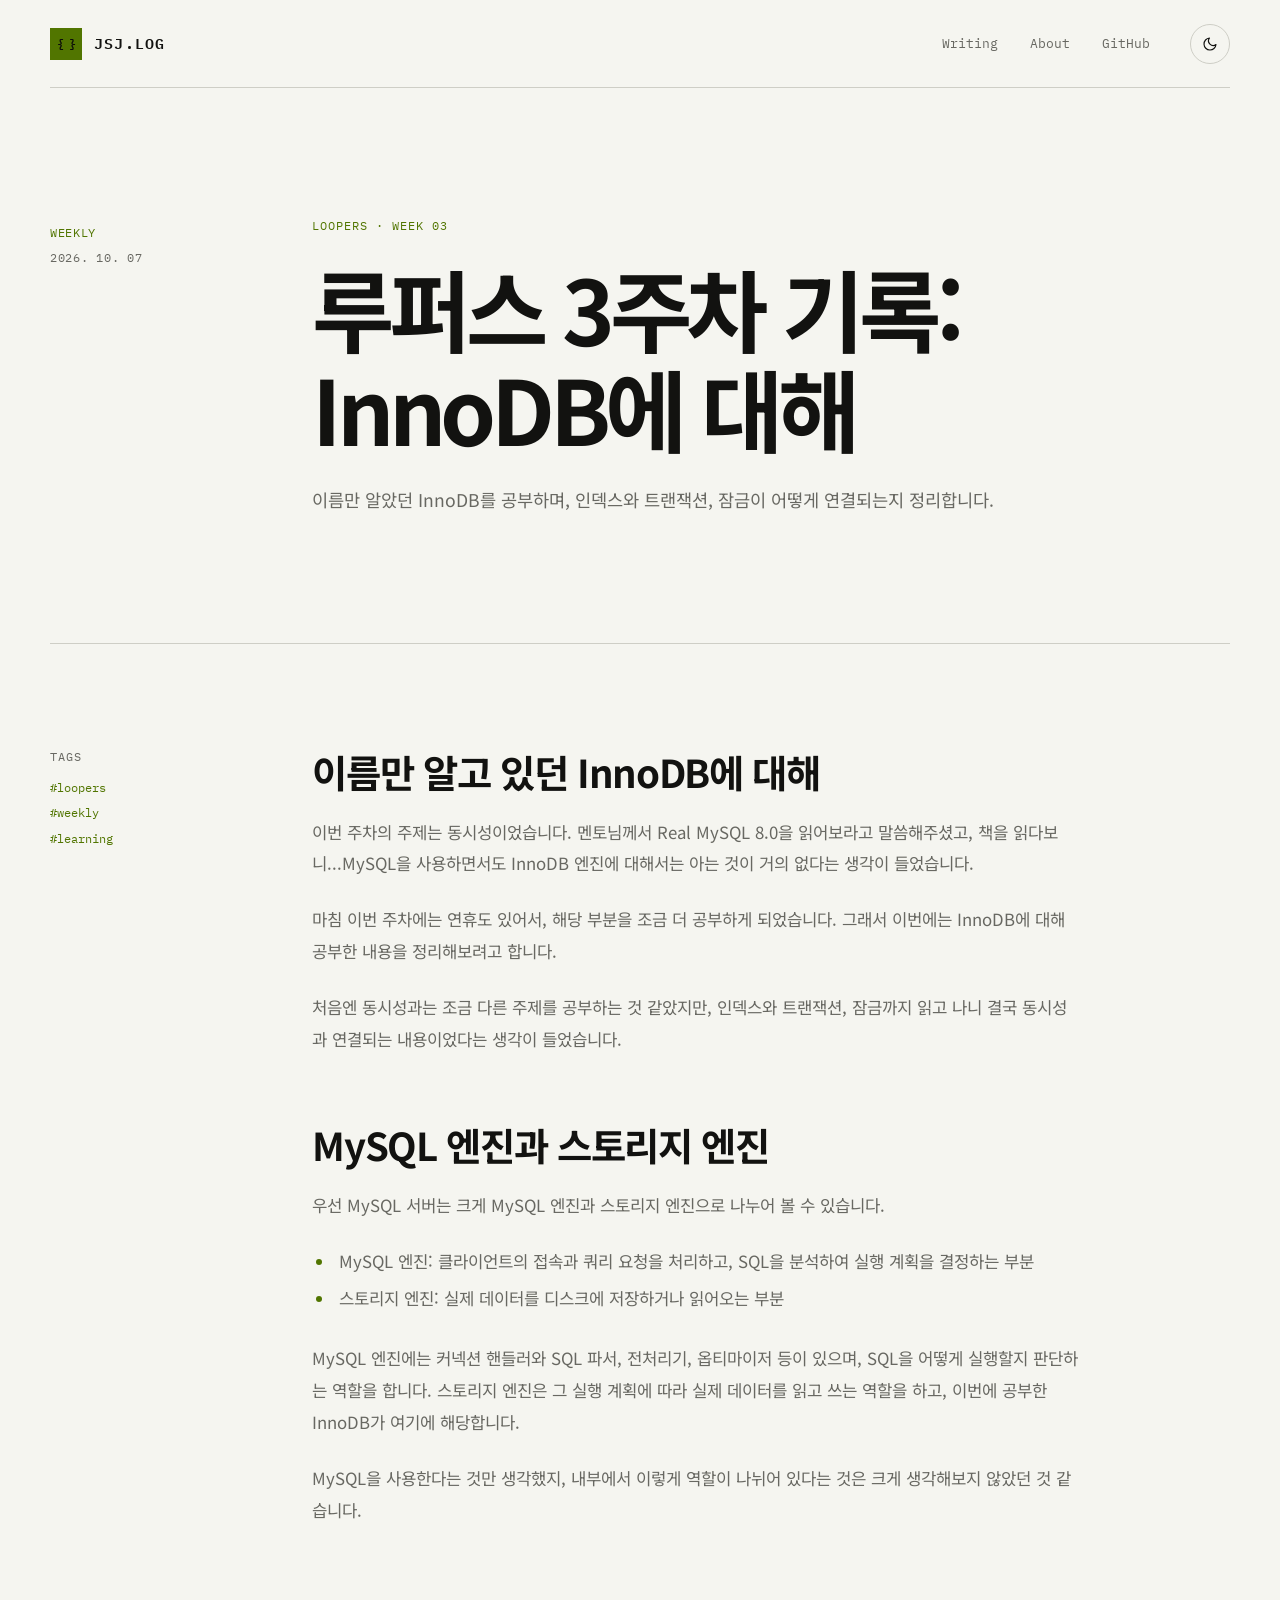
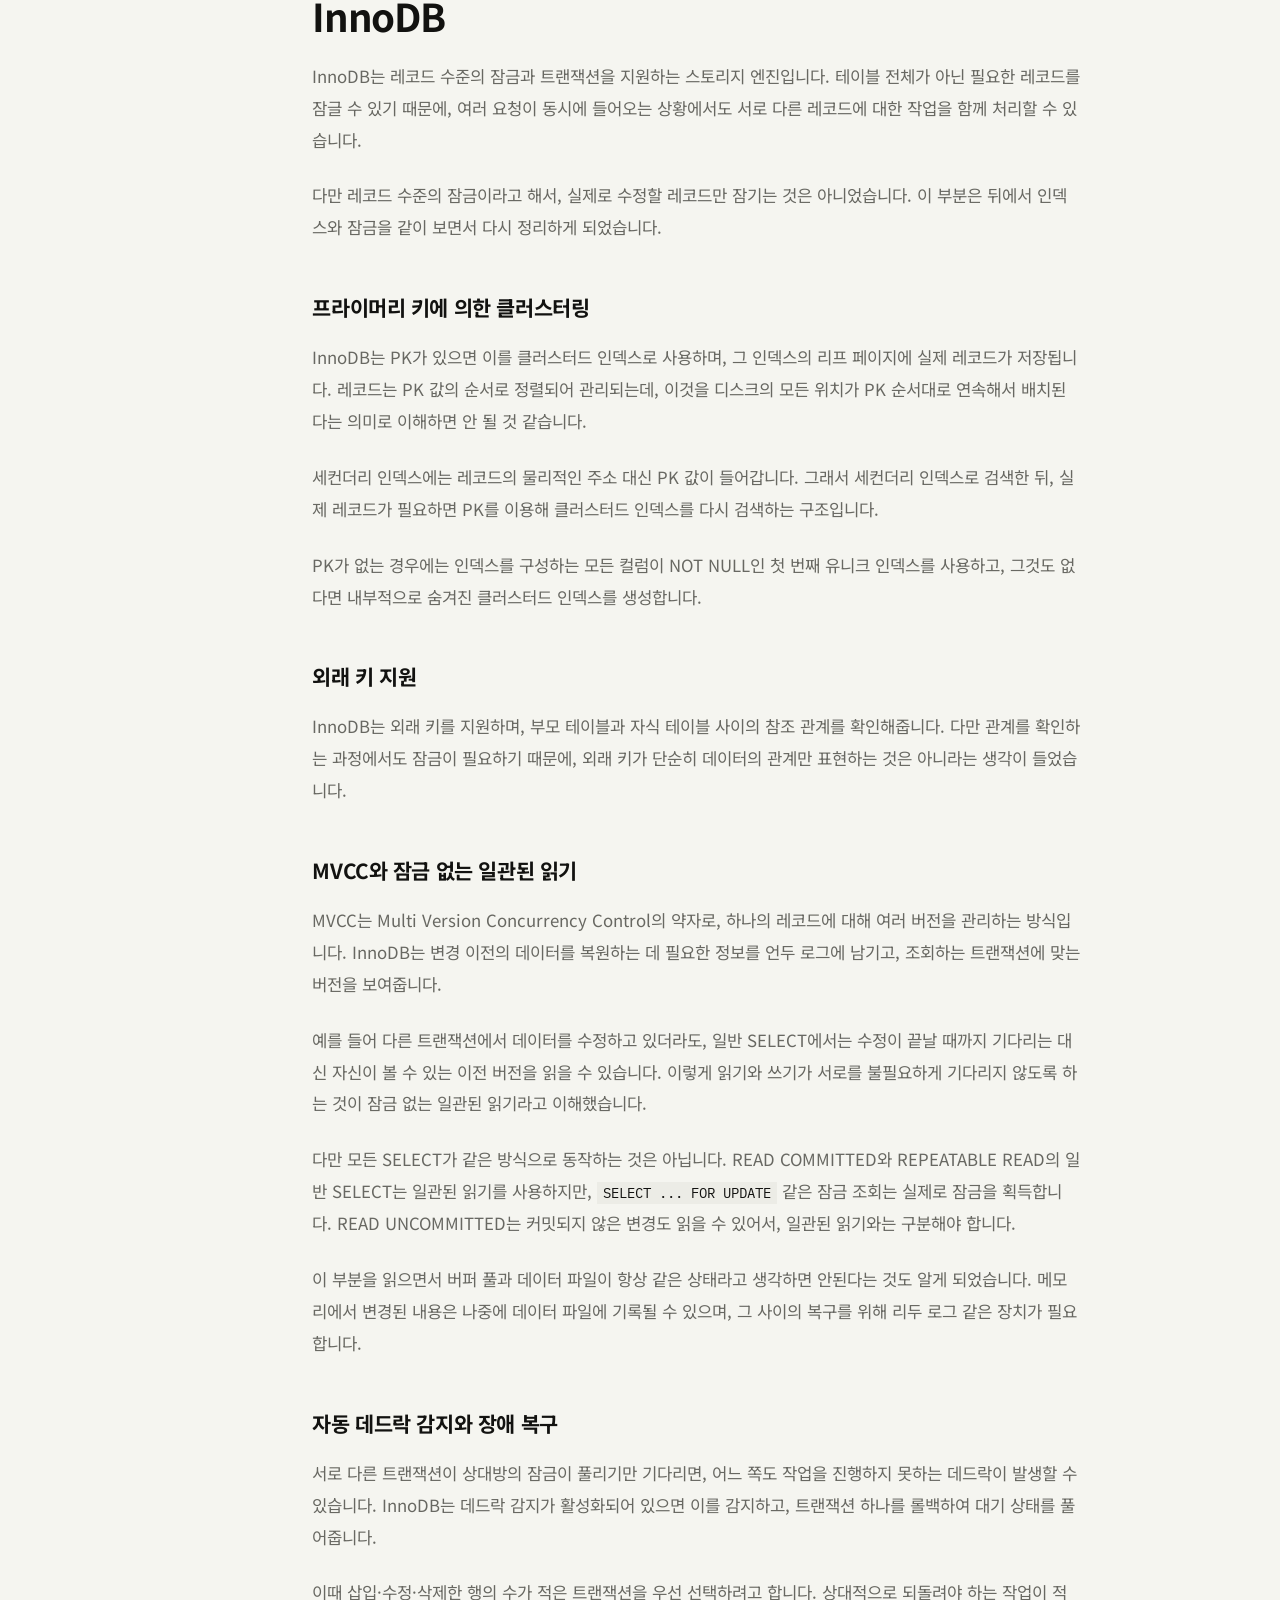
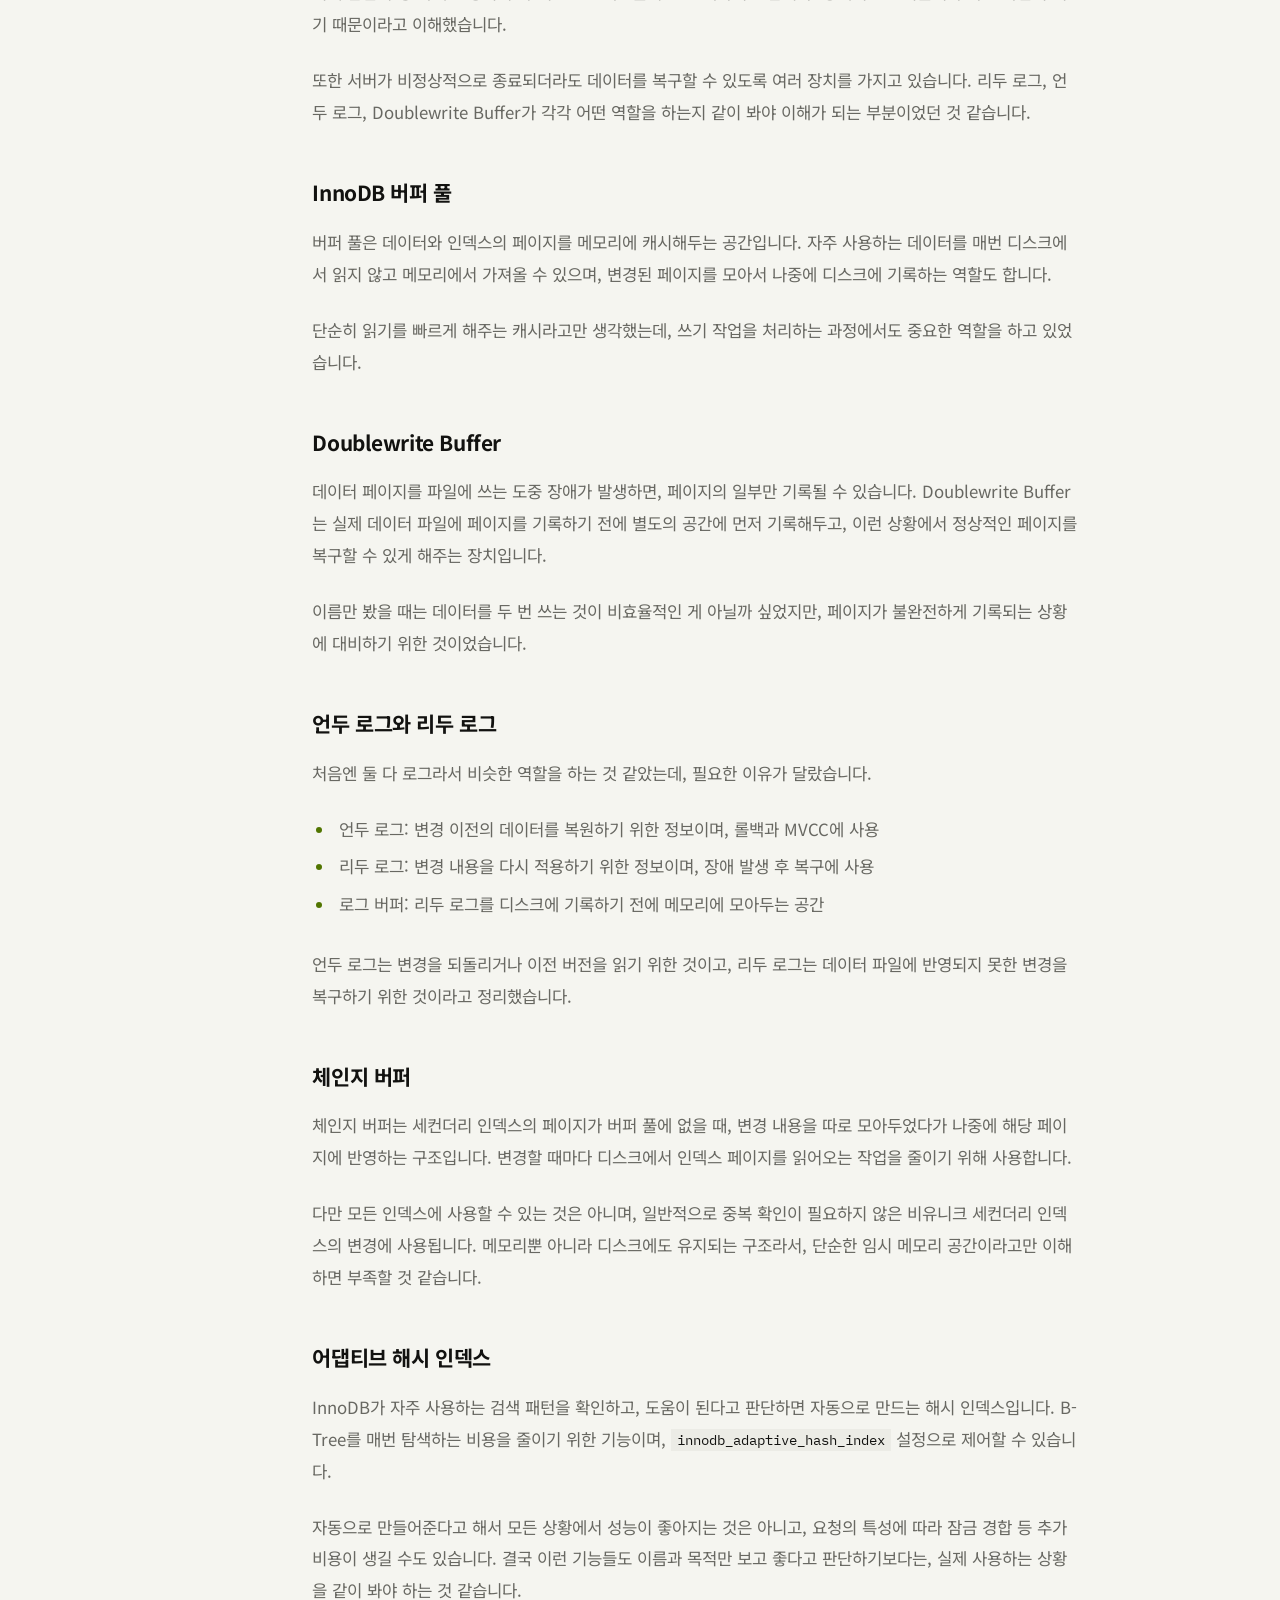
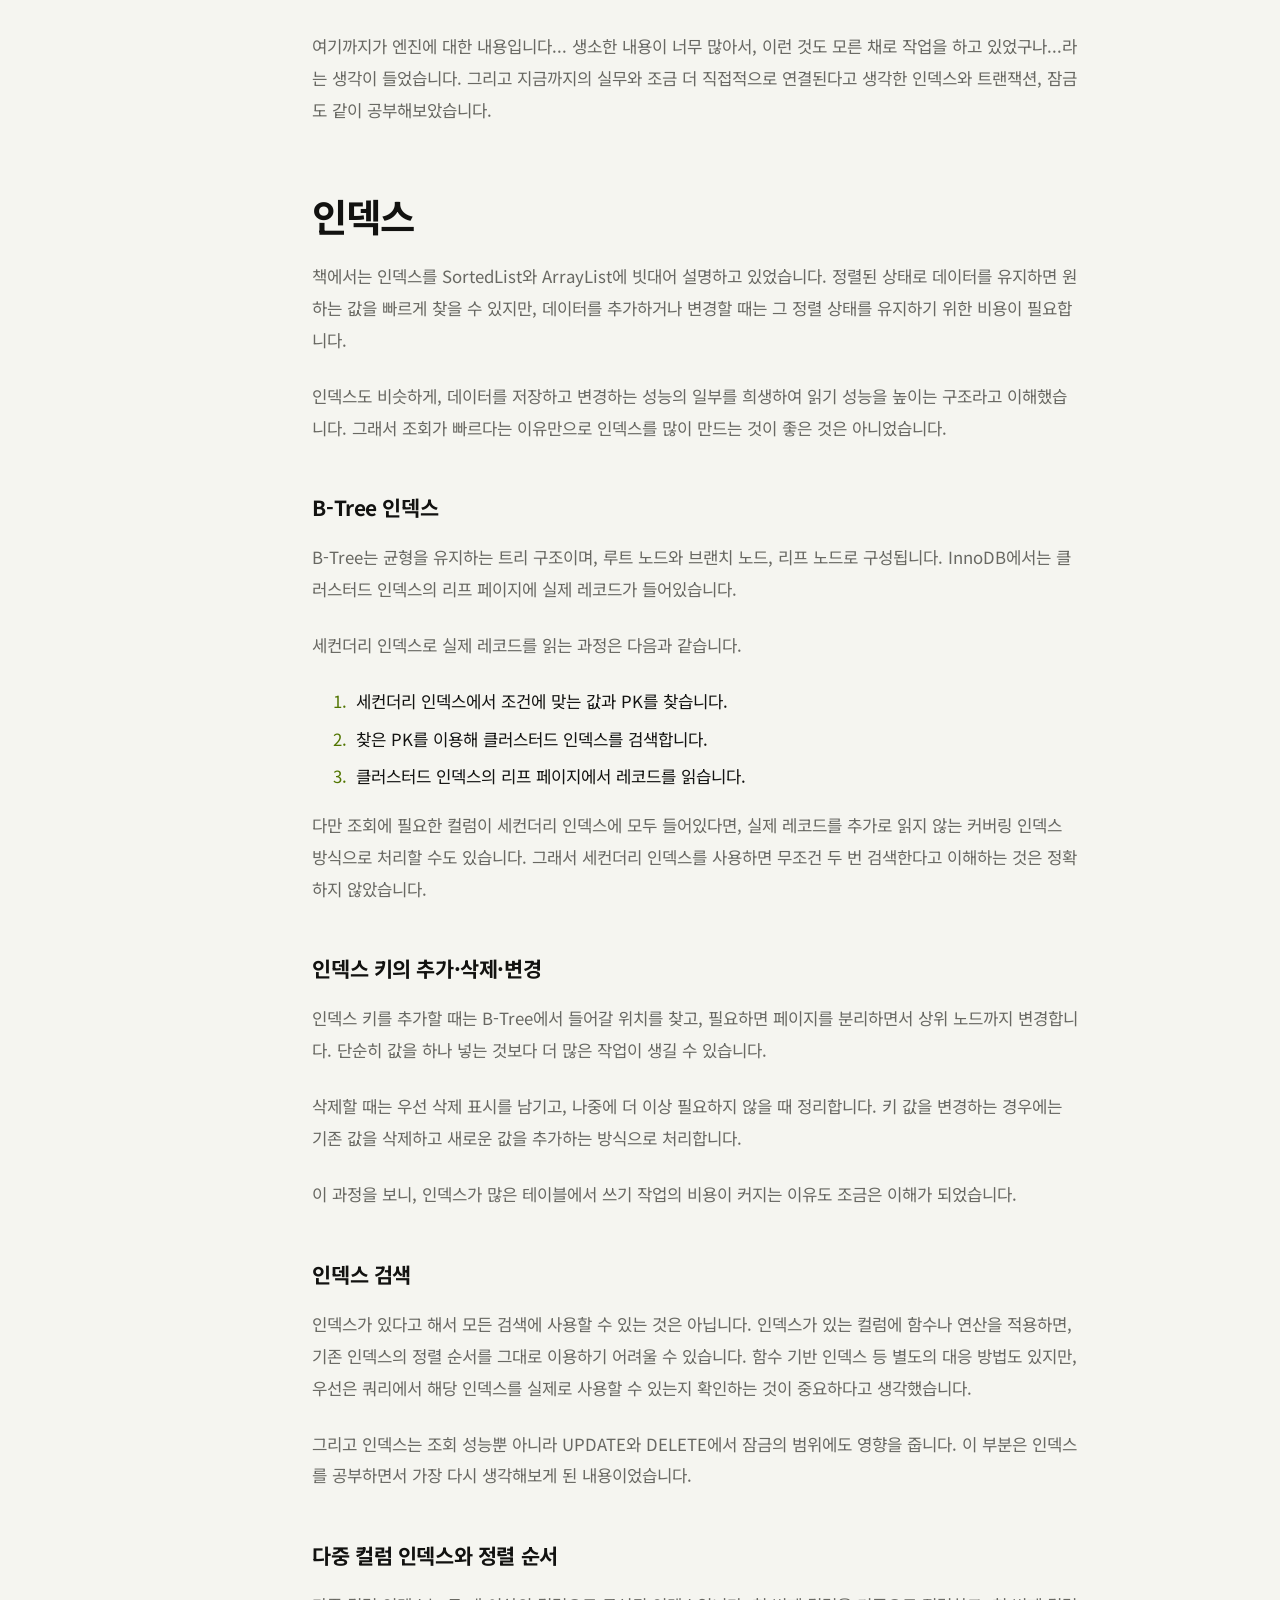
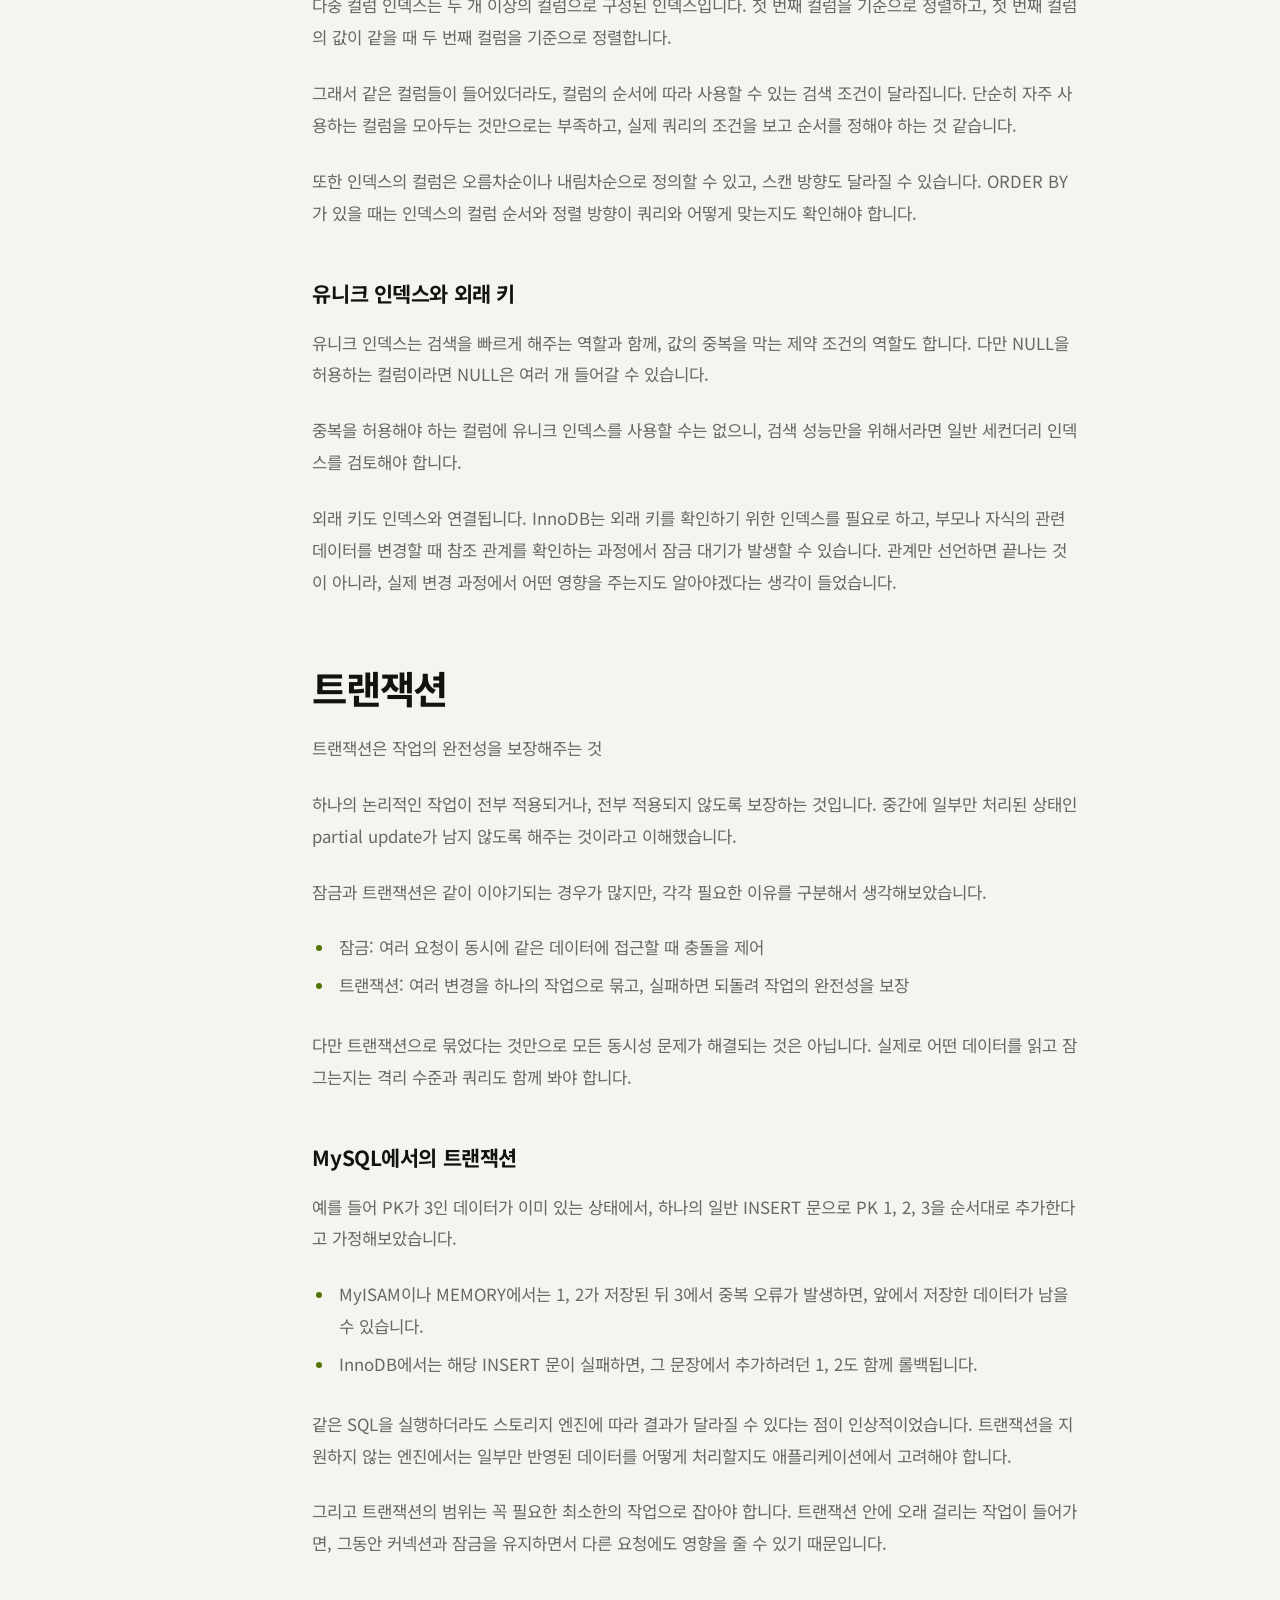
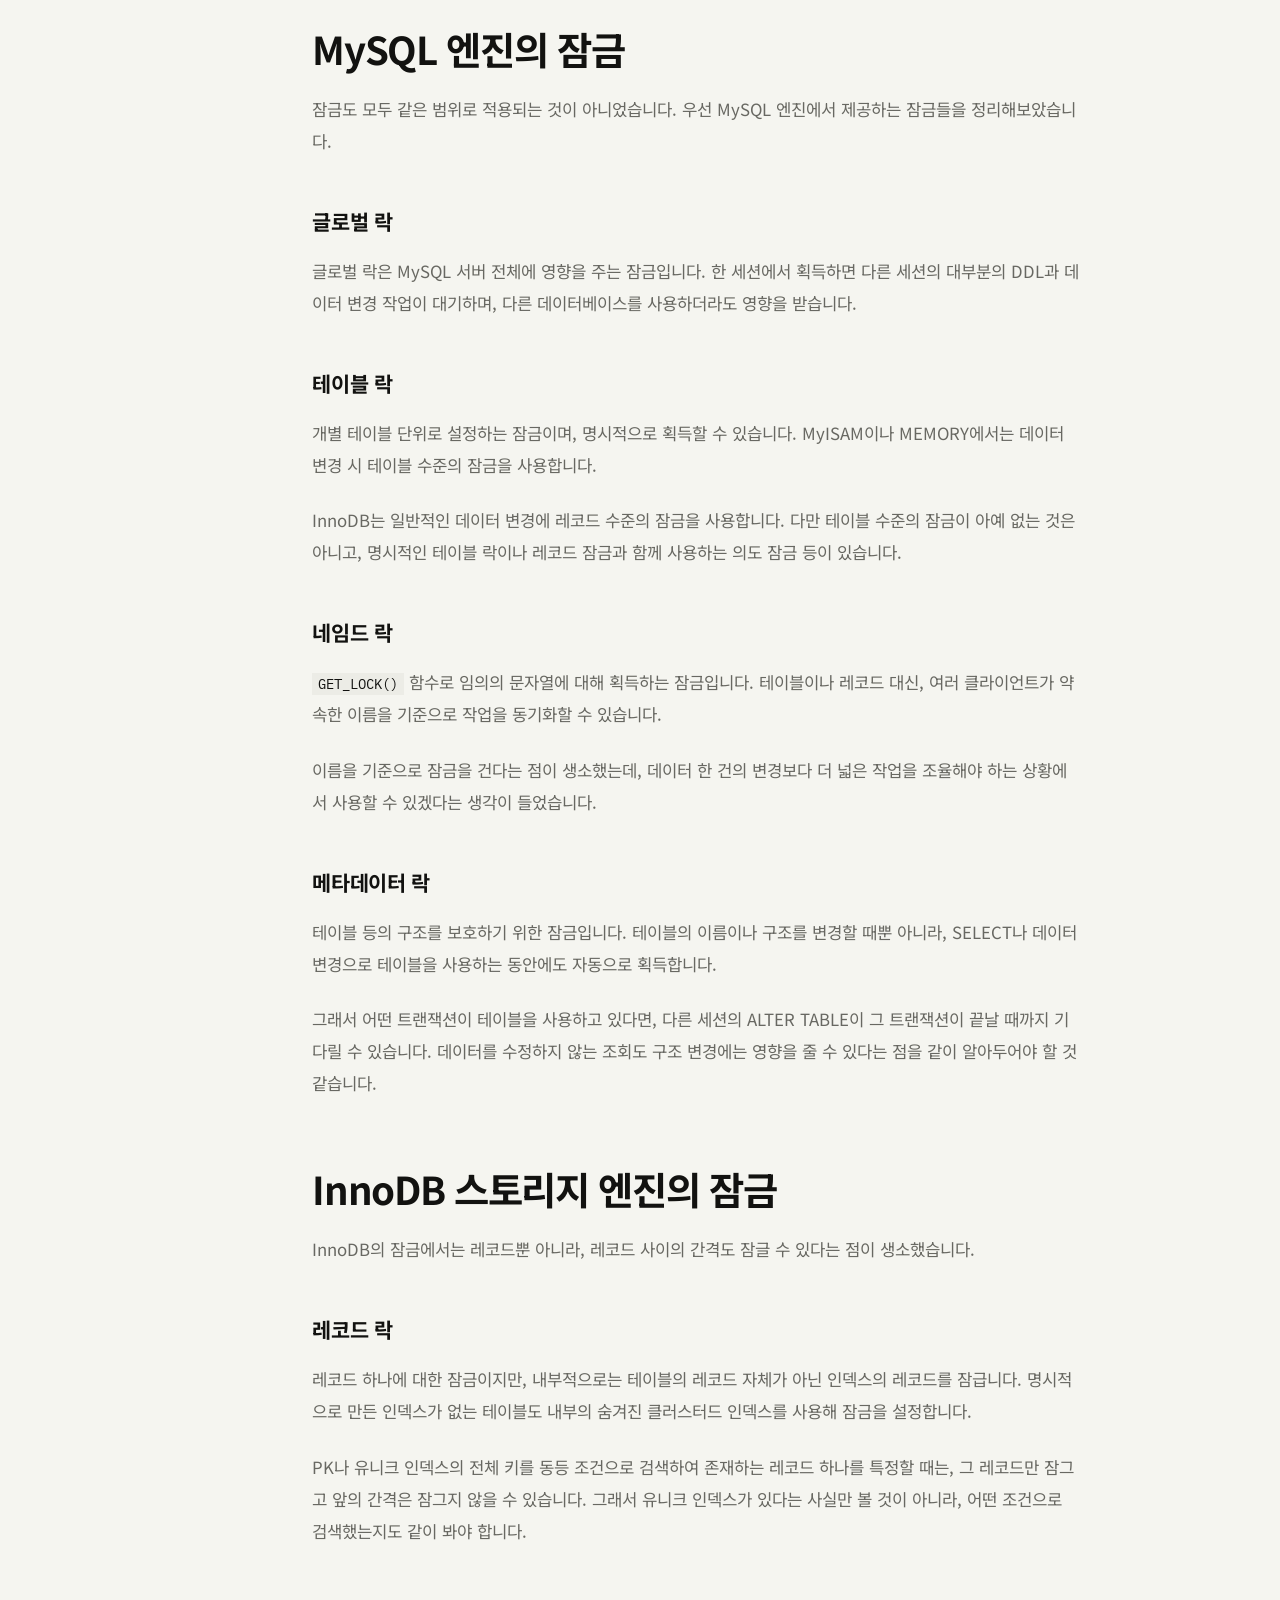
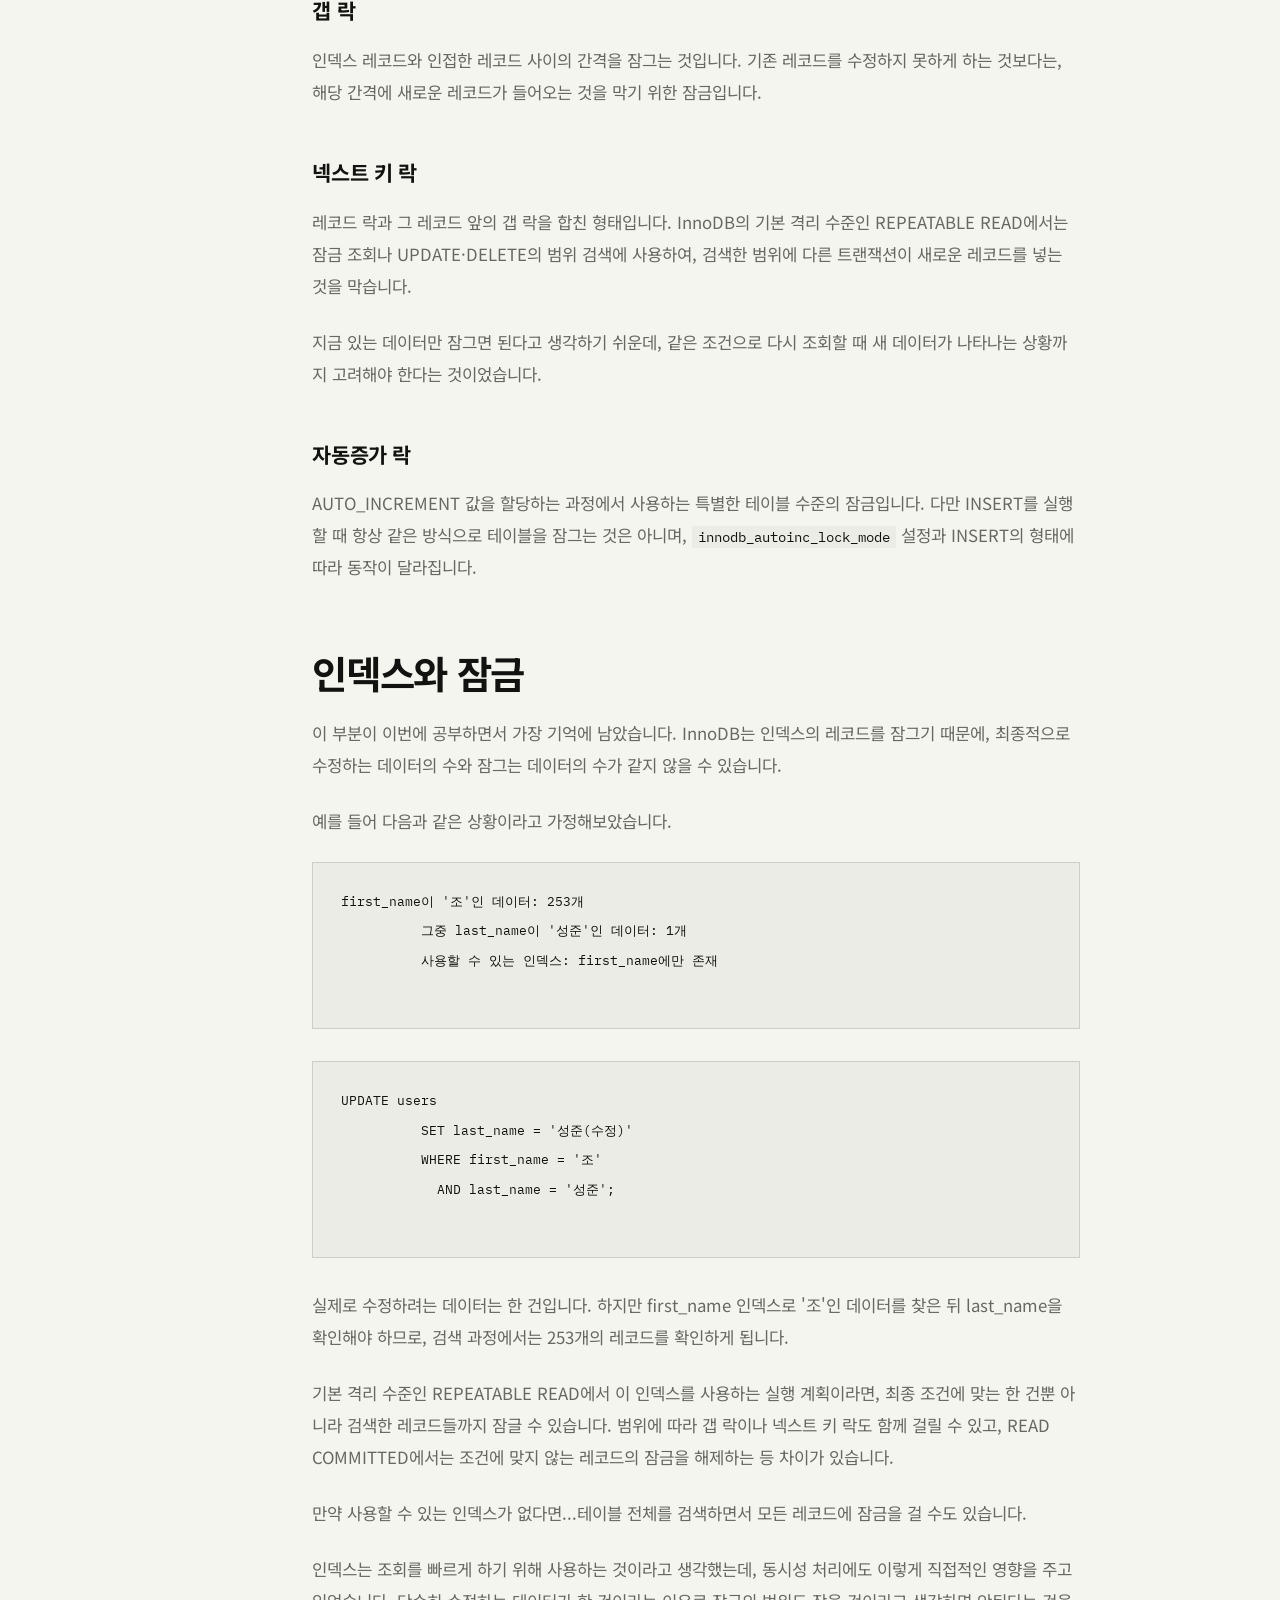
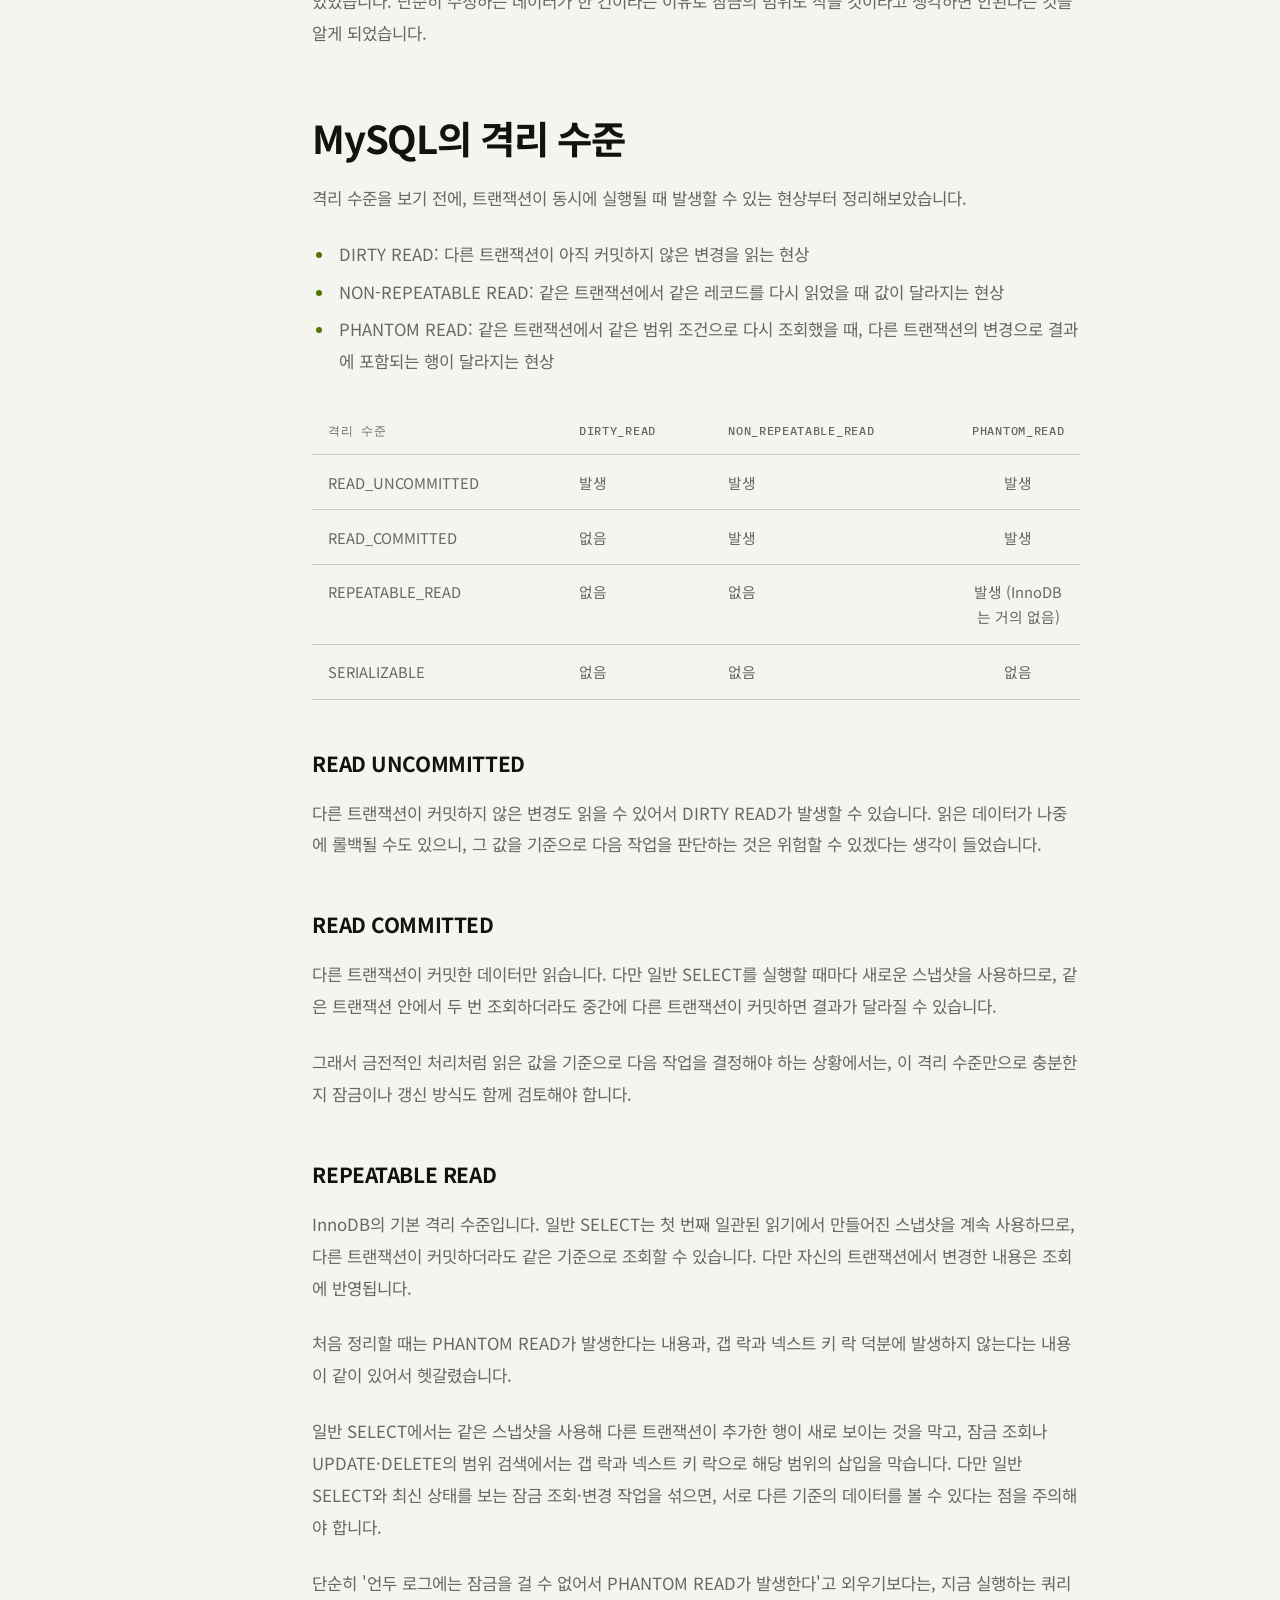
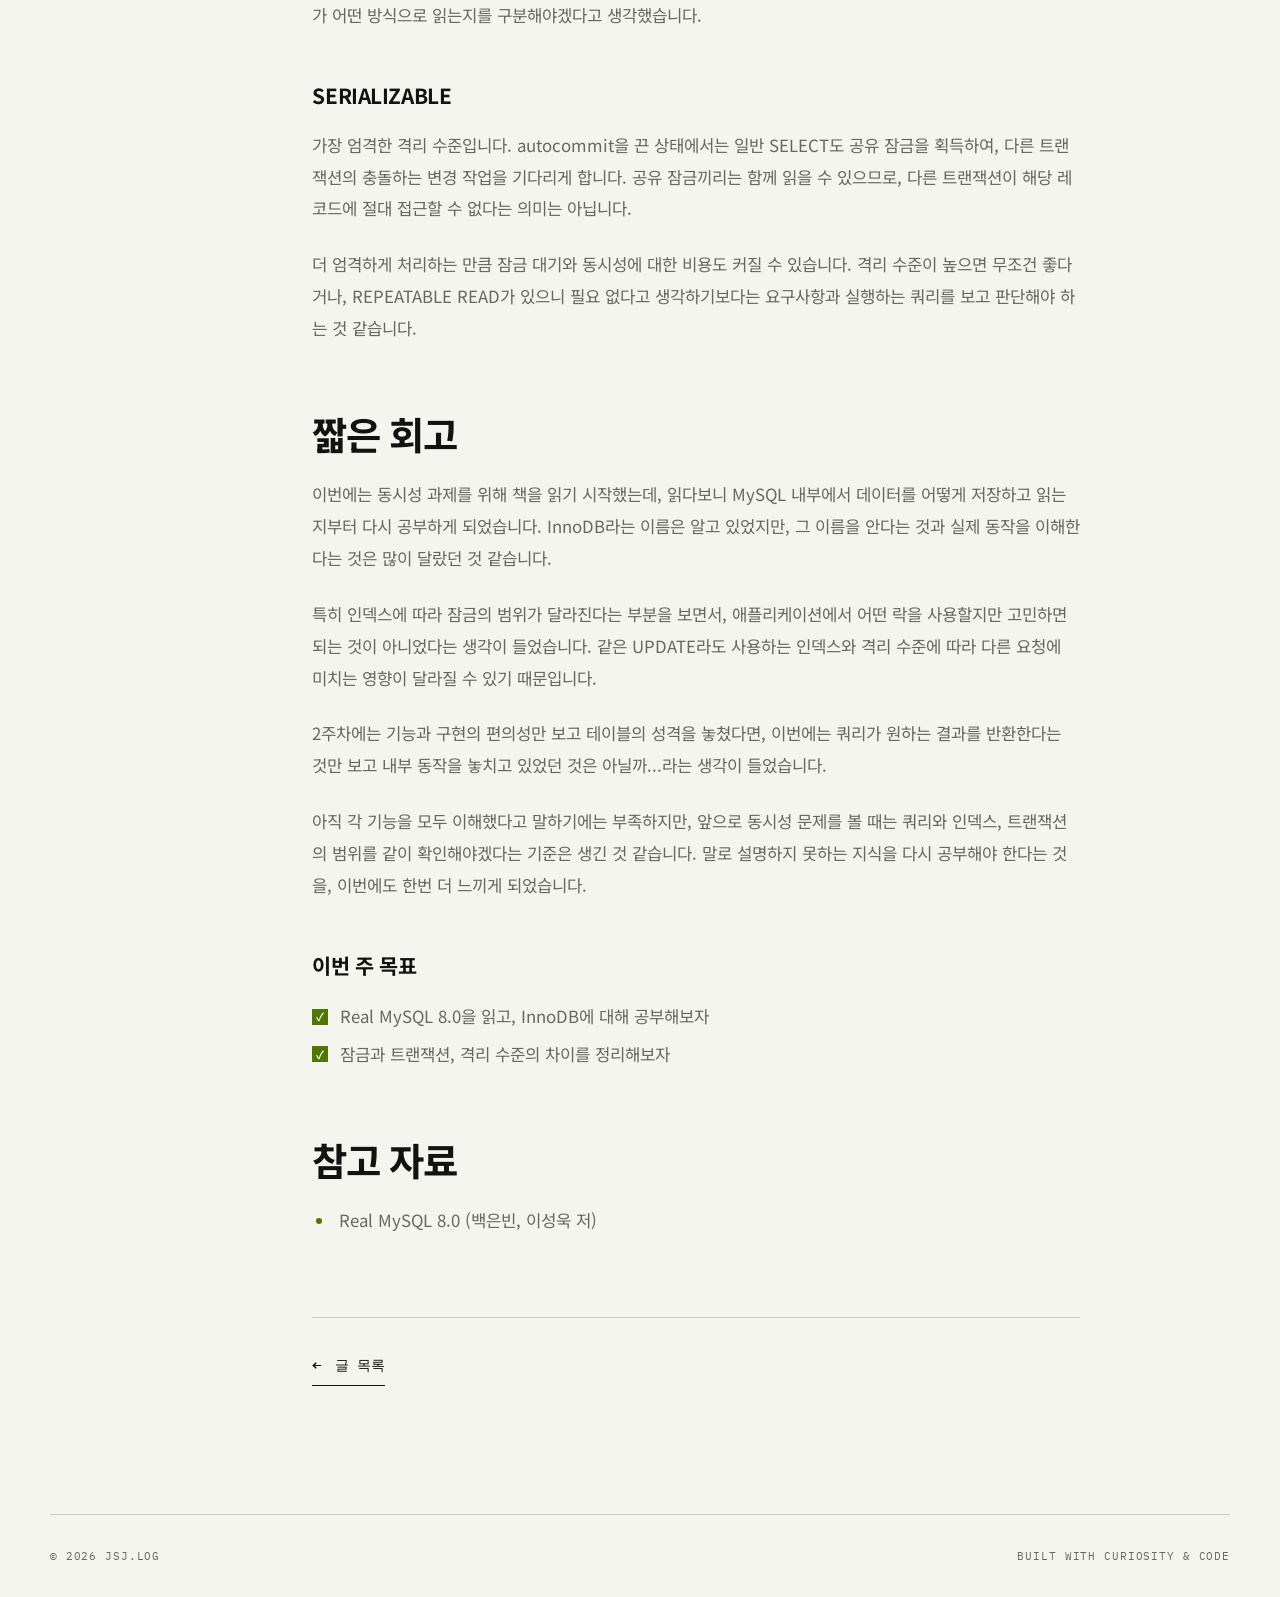
==== posts/loopers-week-03.html @ 0ad013c0 "feat: publish loopers week 3 InnoDB notes" ====
<!doctype html>
<html lang="ko" data-theme="dark">
  <head>
    <meta charset="UTF-8" />
    <meta name="viewport" content="width=device-width, initial-scale=1.0" />
    <meta
      name="description"
      content="이름만 알았던 InnoDB를 공부하며, 인덱스와 트랜잭션, 잠금이 어떻게 연결되는지 정리합니다."
    />
    <meta name="theme-color" content="#0a0a0a" />
    <title>루퍼스 3주차 기록: InnoDB에 대해 — JSJ.LOG</title>
    <link rel="preconnect" href="https://fonts.googleapis.com" />
    <link rel="preconnect" href="https://fonts.gstatic.com" crossorigin />
    <link
      href="https://fonts.googleapis.com/css2?family=IBM+Plex+Mono:wght@400;500;600&amp;family=Noto+Sans+KR:wght@400;500;600;700;800&amp;display=swap"
      rel="stylesheet"
    />
    <link rel="stylesheet" href="../styles.css" />
    <script>
      const savedTheme = localStorage.getItem("theme");
      const preferredTheme = window.matchMedia("(prefers-color-scheme: light)").matches
        ? "light"
        : "dark";
      document.documentElement.dataset.theme = savedTheme || preferredTheme;
    </script>
  </head>
  <body>
    <a class="skip-link" href="#main-content">본문으로 바로가기</a>

    <header class="site-header">
      <a class="brand" href="../index.html" aria-label="JSJ.LOG 홈">
        <span class="brand-mark" aria-hidden="true">{ }</span>
        <span>JSJ.LOG</span>
      </a>

      <nav class="site-nav" aria-label="주요 메뉴">
        <a href="../index.html#writing">Writing</a>
        <a href="../index.html#about">About</a>
        <a href="https://github.com/jsjouo249" target="_blank" rel="noreferrer">GitHub</a>
      </nav>

      <button class="theme-toggle" type="button" aria-label="밝은 테마로 전환">
        <svg class="sun-icon" aria-hidden="true" viewBox="0 0 24 24">
          <circle cx="12" cy="12" r="4" />
          <path d="M12 2v2M12 20v2M4.93 4.93l1.42 1.42M17.66 17.66l1.41 1.41M2 12h2M20 12h2M4.93 19.07l1.42-1.42M17.66 6.34l1.41-1.41" />
        </svg>
        <svg class="moon-icon" aria-hidden="true" viewBox="0 0 24 24">
          <path d="M21 12.79A9 9 0 1 1 11.21 3 7 7 0 0 0 21 12.79Z" />
        </svg>
      </button>
    </header>

    <main class="article-main" id="main-content">
      <header class="article-hero">
        <div class="article-meta">
          <span>WEEKLY</span>
          <time datetime="2026-10-07">2026. 10. 07</time>
        </div>
        <div>
          <p class="article-kicker">LOOPERS · WEEK 03</p>
          <h1>루퍼스 3주차 기록: InnoDB에 대해</h1>
          <p class="article-description">
            이름만 알았던 InnoDB를 공부하며, 인덱스와 트랜잭션, 잠금이 어떻게 연결되는지 정리합니다.
          </p>
        </div>
      </header>

      <div class="article-layout">
        <aside class="article-aside" aria-label="글 태그">
          <p>TAGS</p>
          <div class="article-tags">
            <span>#loopers</span>
            <span>#weekly</span>
            <span>#learning</span>
          </div>
        </aside>

        <article class="article-body">
          <h2>이름만 알고 있던 InnoDB에 대해</h2>
          <p>이번 주차의 주제는 동시성이었습니다.
          멘토님께서 Real MySQL 8.0을 읽어보라고 말씀해주셨고, 책을 읽다보니...MySQL을 사용하면서도 InnoDB 엔진에 대해서는 아는 것이 거의 없다는 생각이 들었습니다.</p>
          <p>마침 이번 주차에는 연휴도 있어서, 해당 부분을 조금 더 공부하게 되었습니다.
          그래서 이번에는 InnoDB에 대해 공부한 내용을 정리해보려고 합니다.</p>
          <p>처음엔 동시성과는 조금 다른 주제를 공부하는 것 같았지만, 인덱스와 트랜잭션, 잠금까지 읽고 나니 결국 동시성과 연결되는 내용이었다는 생각이 들었습니다.</p>
          <h2>MySQL 엔진과 스토리지 엔진</h2>
          <p>우선 MySQL 서버는 크게 MySQL 엔진과 스토리지 엔진으로 나누어 볼 수 있습니다.</p>
          <ul>
          <li>MySQL 엔진: 클라이언트의 접속과 쿼리 요청을 처리하고, SQL을 분석하여 실행 계획을 결정하는 부분</li>
          <li>스토리지 엔진: 실제 데이터를 디스크에 저장하거나 읽어오는 부분</li>
          </ul>
          <p>MySQL 엔진에는 커넥션 핸들러와 SQL 파서, 전처리기, 옵티마이저 등이 있으며, SQL을 어떻게 실행할지 판단하는 역할을 합니다.
          스토리지 엔진은 그 실행 계획에 따라 실제 데이터를 읽고 쓰는 역할을 하고, 이번에 공부한 InnoDB가 여기에 해당합니다.</p>
          <p>MySQL을 사용한다는 것만 생각했지, 내부에서 이렇게 역할이 나뉘어 있다는 것은 크게 생각해보지 않았던 것 같습니다.</p>
          <h2>InnoDB</h2>
          <p>InnoDB는 레코드 수준의 잠금과 트랜잭션을 지원하는 스토리지 엔진입니다.
          테이블 전체가 아닌 필요한 레코드를 잠글 수 있기 때문에, 여러 요청이 동시에 들어오는 상황에서도 서로 다른 레코드에 대한 작업을 함께 처리할 수 있습니다.</p>
          <p>다만 레코드 수준의 잠금이라고 해서, 실제로 수정할 레코드만 잠기는 것은 아니었습니다.
          이 부분은 뒤에서 인덱스와 잠금을 같이 보면서 다시 정리하게 되었습니다.</p>
          <h3>프라이머리 키에 의한 클러스터링</h3>
          <p>InnoDB는 PK가 있으면 이를 클러스터드 인덱스로 사용하며, 그 인덱스의 리프 페이지에 실제 레코드가 저장됩니다.
          레코드는 PK 값의 순서로 정렬되어 관리되는데, 이것을 디스크의 모든 위치가 PK 순서대로 연속해서 배치된다는 의미로 이해하면 안 될 것 같습니다.</p>
          <p>세컨더리 인덱스에는 레코드의 물리적인 주소 대신 PK 값이 들어갑니다.
          그래서 세컨더리 인덱스로 검색한 뒤, 실제 레코드가 필요하면 PK를 이용해 클러스터드 인덱스를 다시 검색하는 구조입니다.</p>
          <p>PK가 없는 경우에는 인덱스를 구성하는 모든 컬럼이 NOT NULL인 첫 번째 유니크 인덱스를 사용하고, 그것도 없다면 내부적으로 숨겨진 클러스터드 인덱스를 생성합니다.</p>
          <h3>외래 키 지원</h3>
          <p>InnoDB는 외래 키를 지원하며, 부모 테이블과 자식 테이블 사이의 참조 관계를 확인해줍니다.
          다만 관계를 확인하는 과정에서도 잠금이 필요하기 때문에, 외래 키가 단순히 데이터의 관계만 표현하는 것은 아니라는 생각이 들었습니다.</p>
          <h3>MVCC와 잠금 없는 일관된 읽기</h3>
          <p>MVCC는 Multi Version Concurrency Control의 약자로, 하나의 레코드에 대해 여러 버전을 관리하는 방식입니다.
          InnoDB는 변경 이전의 데이터를 복원하는 데 필요한 정보를 언두 로그에 남기고, 조회하는 트랜잭션에 맞는 버전을 보여줍니다.</p>
          <p>예를 들어 다른 트랜잭션에서 데이터를 수정하고 있더라도, 일반 SELECT에서는 수정이 끝날 때까지 기다리는 대신 자신이 볼 수 있는 이전 버전을 읽을 수 있습니다.
          이렇게 읽기와 쓰기가 서로를 불필요하게 기다리지 않도록 하는 것이 잠금 없는 일관된 읽기라고 이해했습니다.</p>
          <p>다만 모든 SELECT가 같은 방식으로 동작하는 것은 아닙니다.
          READ COMMITTED와 REPEATABLE READ의 일반 SELECT는 일관된 읽기를 사용하지만, <code>SELECT ... FOR UPDATE</code> 같은 잠금 조회는 실제로 잠금을 획득합니다.
          READ UNCOMMITTED는 커밋되지 않은 변경도 읽을 수 있어서, 일관된 읽기와는 구분해야 합니다.</p>
          <p>이 부분을 읽으면서 버퍼 풀과 데이터 파일이 항상 같은 상태라고 생각하면 안된다는 것도 알게 되었습니다.
          메모리에서 변경된 내용은 나중에 데이터 파일에 기록될 수 있으며, 그 사이의 복구를 위해 리두 로그 같은 장치가 필요합니다.</p>
          <h3>자동 데드락 감지와 장애 복구</h3>
          <p>서로 다른 트랜잭션이 상대방의 잠금이 풀리기만 기다리면, 어느 쪽도 작업을 진행하지 못하는 데드락이 발생할 수 있습니다.
          InnoDB는 데드락 감지가 활성화되어 있으면 이를 감지하고, 트랜잭션 하나를 롤백하여 대기 상태를 풀어줍니다.</p>
          <p>이때 삽입·수정·삭제한 행의 수가 적은 트랜잭션을 우선 선택하려고 합니다.
          상대적으로 되돌려야 하는 작업이 적기 때문이라고 이해했습니다.</p>
          <p>또한 서버가 비정상적으로 종료되더라도 데이터를 복구할 수 있도록 여러 장치를 가지고 있습니다.
          리두 로그, 언두 로그, Doublewrite Buffer가 각각 어떤 역할을 하는지 같이 봐야 이해가 되는 부분이었던 것 같습니다.</p>
          <h3>InnoDB 버퍼 풀</h3>
          <p>버퍼 풀은 데이터와 인덱스의 페이지를 메모리에 캐시해두는 공간입니다.
          자주 사용하는 데이터를 매번 디스크에서 읽지 않고 메모리에서 가져올 수 있으며, 변경된 페이지를 모아서 나중에 디스크에 기록하는 역할도 합니다.</p>
          <p>단순히 읽기를 빠르게 해주는 캐시라고만 생각했는데, 쓰기 작업을 처리하는 과정에서도 중요한 역할을 하고 있었습니다.</p>
          <h3>Doublewrite Buffer</h3>
          <p>데이터 페이지를 파일에 쓰는 도중 장애가 발생하면, 페이지의 일부만 기록될 수 있습니다.
          Doublewrite Buffer는 실제 데이터 파일에 페이지를 기록하기 전에 별도의 공간에 먼저 기록해두고, 이런 상황에서 정상적인 페이지를 복구할 수 있게 해주는 장치입니다.</p>
          <p>이름만 봤을 때는 데이터를 두 번 쓰는 것이 비효율적인 게 아닐까 싶었지만, 페이지가 불완전하게 기록되는 상황에 대비하기 위한 것이었습니다.</p>
          <h3>언두 로그와 리두 로그</h3>
          <p>처음엔 둘 다 로그라서 비슷한 역할을 하는 것 같았는데, 필요한 이유가 달랐습니다.</p>
          <ul>
          <li>언두 로그: 변경 이전의 데이터를 복원하기 위한 정보이며, 롤백과 MVCC에 사용</li>
          <li>리두 로그: 변경 내용을 다시 적용하기 위한 정보이며, 장애 발생 후 복구에 사용</li>
          <li>로그 버퍼: 리두 로그를 디스크에 기록하기 전에 메모리에 모아두는 공간</li>
          </ul>
          <p>언두 로그는 변경을 되돌리거나 이전 버전을 읽기 위한 것이고, 리두 로그는 데이터 파일에 반영되지 못한 변경을 복구하기 위한 것이라고 정리했습니다.</p>
          <h3>체인지 버퍼</h3>
          <p>체인지 버퍼는 세컨더리 인덱스의 페이지가 버퍼 풀에 없을 때, 변경 내용을 따로 모아두었다가 나중에 해당 페이지에 반영하는 구조입니다.
          변경할 때마다 디스크에서 인덱스 페이지를 읽어오는 작업을 줄이기 위해 사용합니다.</p>
          <p>다만 모든 인덱스에 사용할 수 있는 것은 아니며, 일반적으로 중복 확인이 필요하지 않은 비유니크 세컨더리 인덱스의 변경에 사용됩니다.
          메모리뿐 아니라 디스크에도 유지되는 구조라서, 단순한 임시 메모리 공간이라고만 이해하면 부족할 것 같습니다.</p>
          <h3>어댑티브 해시 인덱스</h3>
          <p>InnoDB가 자주 사용하는 검색 패턴을 확인하고, 도움이 된다고 판단하면 자동으로 만드는 해시 인덱스입니다.
          B-Tree를 매번 탐색하는 비용을 줄이기 위한 기능이며, <code>innodb_adaptive_hash_index</code> 설정으로 제어할 수 있습니다.</p>
          <p>자동으로 만들어준다고 해서 모든 상황에서 성능이 좋아지는 것은 아니고, 요청의 특성에 따라 잠금 경합 등 추가 비용이 생길 수도 있습니다.
          결국 이런 기능들도 이름과 목적만 보고 좋다고 판단하기보다는, 실제 사용하는 상황을 같이 봐야 하는 것 같습니다.</p>
          <p>여기까지가 엔진에 대한 내용입니다...
          생소한 내용이 너무 많아서, 이런 것도 모른 채로 작업을 하고 있었구나...라는 생각이 들었습니다.
          그리고 지금까지의 실무와 조금 더 직접적으로 연결된다고 생각한 인덱스와 트랜잭션, 잠금도 같이 공부해보았습니다.</p>
          <h2>인덱스</h2>
          <p>책에서는 인덱스를 SortedList와 ArrayList에 빗대어 설명하고 있었습니다.
          정렬된 상태로 데이터를 유지하면 원하는 값을 빠르게 찾을 수 있지만, 데이터를 추가하거나 변경할 때는 그 정렬 상태를 유지하기 위한 비용이 필요합니다.</p>
          <p>인덱스도 비슷하게, 데이터를 저장하고 변경하는 성능의 일부를 희생하여 읽기 성능을 높이는 구조라고 이해했습니다.
          그래서 조회가 빠르다는 이유만으로 인덱스를 많이 만드는 것이 좋은 것은 아니었습니다.</p>
          <h3>B-Tree 인덱스</h3>
          <p>B-Tree는 균형을 유지하는 트리 구조이며, 루트 노드와 브랜치 노드, 리프 노드로 구성됩니다.
          InnoDB에서는 클러스터드 인덱스의 리프 페이지에 실제 레코드가 들어있습니다.</p>
          <p>세컨더리 인덱스로 실제 레코드를 읽는 과정은 다음과 같습니다.</p>
          <ol>
          <li>세컨더리 인덱스에서 조건에 맞는 값과 PK를 찾습니다.</li>
          <li>찾은 PK를 이용해 클러스터드 인덱스를 검색합니다.</li>
          <li>클러스터드 인덱스의 리프 페이지에서 레코드를 읽습니다.</li>
          </ol>
          <p>다만 조회에 필요한 컬럼이 세컨더리 인덱스에 모두 들어있다면, 실제 레코드를 추가로 읽지 않는 커버링 인덱스 방식으로 처리할 수도 있습니다.
          그래서 세컨더리 인덱스를 사용하면 무조건 두 번 검색한다고 이해하는 것은 정확하지 않았습니다.</p>
          <h3>인덱스 키의 추가·삭제·변경</h3>
          <p>인덱스 키를 추가할 때는 B-Tree에서 들어갈 위치를 찾고, 필요하면 페이지를 분리하면서 상위 노드까지 변경합니다.
          단순히 값을 하나 넣는 것보다 더 많은 작업이 생길 수 있습니다.</p>
          <p>삭제할 때는 우선 삭제 표시를 남기고, 나중에 더 이상 필요하지 않을 때 정리합니다.
          키 값을 변경하는 경우에는 기존 값을 삭제하고 새로운 값을 추가하는 방식으로 처리합니다.</p>
          <p>이 과정을 보니, 인덱스가 많은 테이블에서 쓰기 작업의 비용이 커지는 이유도 조금은 이해가 되었습니다.</p>
          <h3>인덱스 검색</h3>
          <p>인덱스가 있다고 해서 모든 검색에 사용할 수 있는 것은 아닙니다.
          인덱스가 있는 컬럼에 함수나 연산을 적용하면, 기존 인덱스의 정렬 순서를 그대로 이용하기 어려울 수 있습니다.
          함수 기반 인덱스 등 별도의 대응 방법도 있지만, 우선은 쿼리에서 해당 인덱스를 실제로 사용할 수 있는지 확인하는 것이 중요하다고 생각했습니다.</p>
          <p>그리고 인덱스는 조회 성능뿐 아니라 UPDATE와 DELETE에서 잠금의 범위에도 영향을 줍니다.
          이 부분은 인덱스를 공부하면서 가장 다시 생각해보게 된 내용이었습니다.</p>
          <h3>다중 컬럼 인덱스와 정렬 순서</h3>
          <p>다중 컬럼 인덱스는 두 개 이상의 컬럼으로 구성된 인덱스입니다.
          첫 번째 컬럼을 기준으로 정렬하고, 첫 번째 컬럼의 값이 같을 때 두 번째 컬럼을 기준으로 정렬합니다.</p>
          <p>그래서 같은 컬럼들이 들어있더라도, 컬럼의 순서에 따라 사용할 수 있는 검색 조건이 달라집니다.
          단순히 자주 사용하는 컬럼을 모아두는 것만으로는 부족하고, 실제 쿼리의 조건을 보고 순서를 정해야 하는 것 같습니다.</p>
          <p>또한 인덱스의 컬럼은 오름차순이나 내림차순으로 정의할 수 있고, 스캔 방향도 달라질 수 있습니다.
          ORDER BY가 있을 때는 인덱스의 컬럼 순서와 정렬 방향이 쿼리와 어떻게 맞는지도 확인해야 합니다.</p>
          <h3>유니크 인덱스와 외래 키</h3>
          <p>유니크 인덱스는 검색을 빠르게 해주는 역할과 함께, 값의 중복을 막는 제약 조건의 역할도 합니다.
          다만 NULL을 허용하는 컬럼이라면 NULL은 여러 개 들어갈 수 있습니다.</p>
          <p>중복을 허용해야 하는 컬럼에 유니크 인덱스를 사용할 수는 없으니, 검색 성능만을 위해서라면 일반 세컨더리 인덱스를 검토해야 합니다.</p>
          <p>외래 키도 인덱스와 연결됩니다.
          InnoDB는 외래 키를 확인하기 위한 인덱스를 필요로 하고, 부모나 자식의 관련 데이터를 변경할 때 참조 관계를 확인하는 과정에서 잠금 대기가 발생할 수 있습니다.
          관계만 선언하면 끝나는 것이 아니라, 실제 변경 과정에서 어떤 영향을 주는지도 알아야겠다는 생각이 들었습니다.</p>
          <h2>트랜잭션</h2>
          <p>트랜잭션은 작업의 완전성을 보장해주는 것</p>
          <p>하나의 논리적인 작업이 전부 적용되거나, 전부 적용되지 않도록 보장하는 것입니다.
          중간에 일부만 처리된 상태인 partial update가 남지 않도록 해주는 것이라고 이해했습니다.</p>
          <p>잠금과 트랜잭션은 같이 이야기되는 경우가 많지만, 각각 필요한 이유를 구분해서 생각해보았습니다.</p>
          <ul>
          <li>잠금: 여러 요청이 동시에 같은 데이터에 접근할 때 충돌을 제어</li>
          <li>트랜잭션: 여러 변경을 하나의 작업으로 묶고, 실패하면 되돌려 작업의 완전성을 보장</li>
          </ul>
          <p>다만 트랜잭션으로 묶었다는 것만으로 모든 동시성 문제가 해결되는 것은 아닙니다.
          실제로 어떤 데이터를 읽고 잠그는지는 격리 수준과 쿼리도 함께 봐야 합니다.</p>
          <h3>MySQL에서의 트랜잭션</h3>
          <p>예를 들어 PK가 3인 데이터가 이미 있는 상태에서, 하나의 일반 INSERT 문으로 PK 1, 2, 3을 순서대로 추가한다고 가정해보았습니다.</p>
          <ul>
          <li>MyISAM이나 MEMORY에서는 1, 2가 저장된 뒤 3에서 중복 오류가 발생하면, 앞에서 저장한 데이터가 남을 수 있습니다.</li>
          <li>InnoDB에서는 해당 INSERT 문이 실패하면, 그 문장에서 추가하려던 1, 2도 함께 롤백됩니다.</li>
          </ul>
          <p>같은 SQL을 실행하더라도 스토리지 엔진에 따라 결과가 달라질 수 있다는 점이 인상적이었습니다.
          트랜잭션을 지원하지 않는 엔진에서는 일부만 반영된 데이터를 어떻게 처리할지도 애플리케이션에서 고려해야 합니다.</p>
          <p>그리고 트랜잭션의 범위는 꼭 필요한 최소한의 작업으로 잡아야 합니다.
          트랜잭션 안에 오래 걸리는 작업이 들어가면, 그동안 커넥션과 잠금을 유지하면서 다른 요청에도 영향을 줄 수 있기 때문입니다.</p>
          <h2>MySQL 엔진의 잠금</h2>
          <p>잠금도 모두 같은 범위로 적용되는 것이 아니었습니다.
          우선 MySQL 엔진에서 제공하는 잠금들을 정리해보았습니다.</p>
          <h3>글로벌 락</h3>
          <p>글로벌 락은 MySQL 서버 전체에 영향을 주는 잠금입니다.
          한 세션에서 획득하면 다른 세션의 대부분의 DDL과 데이터 변경 작업이 대기하며, 다른 데이터베이스를 사용하더라도 영향을 받습니다.</p>
          <h3>테이블 락</h3>
          <p>개별 테이블 단위로 설정하는 잠금이며, 명시적으로 획득할 수 있습니다.
          MyISAM이나 MEMORY에서는 데이터 변경 시 테이블 수준의 잠금을 사용합니다.</p>
          <p>InnoDB는 일반적인 데이터 변경에 레코드 수준의 잠금을 사용합니다.
          다만 테이블 수준의 잠금이 아예 없는 것은 아니고, 명시적인 테이블 락이나 레코드 잠금과 함께 사용하는 의도 잠금 등이 있습니다.</p>
          <h3>네임드 락</h3>
          <p><code>GET_LOCK()</code> 함수로 임의의 문자열에 대해 획득하는 잠금입니다.
          테이블이나 레코드 대신, 여러 클라이언트가 약속한 이름을 기준으로 작업을 동기화할 수 있습니다.</p>
          <p>이름을 기준으로 잠금을 건다는 점이 생소했는데, 데이터 한 건의 변경보다 더 넓은 작업을 조율해야 하는 상황에서 사용할 수 있겠다는 생각이 들었습니다.</p>
          <h3>메타데이터 락</h3>
          <p>테이블 등의 구조를 보호하기 위한 잠금입니다.
          테이블의 이름이나 구조를 변경할 때뿐 아니라, SELECT나 데이터 변경으로 테이블을 사용하는 동안에도 자동으로 획득합니다.</p>
          <p>그래서 어떤 트랜잭션이 테이블을 사용하고 있다면, 다른 세션의 ALTER TABLE이 그 트랜잭션이 끝날 때까지 기다릴 수 있습니다.
          데이터를 수정하지 않는 조회도 구조 변경에는 영향을 줄 수 있다는 점을 같이 알아두어야 할 것 같습니다.</p>
          <h2>InnoDB 스토리지 엔진의 잠금</h2>
          <p>InnoDB의 잠금에서는 레코드뿐 아니라, 레코드 사이의 간격도 잠글 수 있다는 점이 생소했습니다.</p>
          <h3>레코드 락</h3>
          <p>레코드 하나에 대한 잠금이지만, 내부적으로는 테이블의 레코드 자체가 아닌 인덱스의 레코드를 잠급니다.
          명시적으로 만든 인덱스가 없는 테이블도 내부의 숨겨진 클러스터드 인덱스를 사용해 잠금을 설정합니다.</p>
          <p>PK나 유니크 인덱스의 전체 키를 동등 조건으로 검색하여 존재하는 레코드 하나를 특정할 때는, 그 레코드만 잠그고 앞의 간격은 잠그지 않을 수 있습니다.
          그래서 유니크 인덱스가 있다는 사실만 볼 것이 아니라, 어떤 조건으로 검색했는지도 같이 봐야 합니다.</p>
          <h3>갭 락</h3>
          <p>인덱스 레코드와 인접한 레코드 사이의 간격을 잠그는 것입니다.
          기존 레코드를 수정하지 못하게 하는 것보다는, 해당 간격에 새로운 레코드가 들어오는 것을 막기 위한 잠금입니다.</p>
          <h3>넥스트 키 락</h3>
          <p>레코드 락과 그 레코드 앞의 갭 락을 합친 형태입니다.
          InnoDB의 기본 격리 수준인 REPEATABLE READ에서는 잠금 조회나 UPDATE·DELETE의 범위 검색에 사용하여, 검색한 범위에 다른 트랜잭션이 새로운 레코드를 넣는 것을 막습니다.</p>
          <p>지금 있는 데이터만 잠그면 된다고 생각하기 쉬운데, 같은 조건으로 다시 조회할 때 새 데이터가 나타나는 상황까지 고려해야 한다는 것이었습니다.</p>
          <h3>자동증가 락</h3>
          <p>AUTO_INCREMENT 값을 할당하는 과정에서 사용하는 특별한 테이블 수준의 잠금입니다.
          다만 INSERT를 실행할 때 항상 같은 방식으로 테이블을 잠그는 것은 아니며, <code>innodb_autoinc_lock_mode</code> 설정과 INSERT의 형태에 따라 동작이 달라집니다.</p>
          <h2>인덱스와 잠금</h2>
          <p>이 부분이 이번에 공부하면서 가장 기억에 남았습니다.
          InnoDB는 인덱스의 레코드를 잠그기 때문에, 최종적으로 수정하는 데이터의 수와 잠그는 데이터의 수가 같지 않을 수 있습니다.</p>
          <p>예를 들어 다음과 같은 상황이라고 가정해보았습니다.</p>
          <pre><code class="language-text">first_name이 &#39;조&#39;인 데이터: 253개
          그중 last_name이 &#39;성준&#39;인 데이터: 1개
          사용할 수 있는 인덱스: first_name에만 존재
          </code></pre>
          <pre><code class="language-sql">UPDATE users
          SET last_name = &#39;성준(수정)&#39;
          WHERE first_name = &#39;조&#39;
            AND last_name = &#39;성준&#39;;
          </code></pre>
          <p>실제로 수정하려는 데이터는 한 건입니다.
          하지만 first_name 인덱스로 &#39;조&#39;인 데이터를 찾은 뒤 last_name을 확인해야 하므로, 검색 과정에서는 253개의 레코드를 확인하게 됩니다.</p>
          <p>기본 격리 수준인 REPEATABLE READ에서 이 인덱스를 사용하는 실행 계획이라면, 최종 조건에 맞는 한 건뿐 아니라 검색한 레코드들까지 잠글 수 있습니다.
          범위에 따라 갭 락이나 넥스트 키 락도 함께 걸릴 수 있고, READ COMMITTED에서는 조건에 맞지 않는 레코드의 잠금을 해제하는 등 차이가 있습니다.</p>
          <p>만약 사용할 수 있는 인덱스가 없다면...테이블 전체를 검색하면서 모든 레코드에 잠금을 걸 수도 있습니다.</p>
          <p>인덱스는 조회를 빠르게 하기 위해 사용하는 것이라고 생각했는데, 동시성 처리에도 이렇게 직접적인 영향을 주고 있었습니다.
          단순히 수정하는 데이터가 한 건이라는 이유로 잠금의 범위도 작을 것이라고 생각하면 안된다는 것을 알게 되었습니다.</p>
          <h2>MySQL의 격리 수준</h2>
          <p>격리 수준을 보기 전에, 트랜잭션이 동시에 실행될 때 발생할 수 있는 현상부터 정리해보았습니다.</p>
          <ul>
          <li>DIRTY READ: 다른 트랜잭션이 아직 커밋하지 않은 변경을 읽는 현상</li>
          <li>NON-REPEATABLE READ: 같은 트랜잭션에서 같은 레코드를 다시 읽었을 때 값이 달라지는 현상</li>
          <li>PHANTOM READ: 같은 트랜잭션에서 같은 범위 조건으로 다시 조회했을 때, 다른 트랜잭션의 변경으로 결과에 포함되는 행이 달라지는 현상</li>
          </ul>
          <div class="article-table">
          <table>
          <thead>
          <tr>
          <th scope="col">격리 수준</th>
          <th scope="col">DIRTY_READ</th>
          <th scope="col">NON_REPEATABLE_READ</th>
          <th scope="col">PHANTOM_READ</th>
          </tr>
          </thead>
          <tbody><tr>
          <td>READ_UNCOMMITTED</td>
          <td>발생</td>
          <td>발생</td>
          <td>발생</td>
          </tr>
          <tr>
          <td>READ_COMMITTED</td>
          <td>없음</td>
          <td>발생</td>
          <td>발생</td>
          </tr>
          <tr>
          <td>REPEATABLE_READ</td>
          <td>없음</td>
          <td>없음</td>
          <td>발생 (InnoDB는 거의 없음)</td>
          </tr>
          <tr>
          <td>SERIALIZABLE</td>
          <td>없음</td>
          <td>없음</td>
          <td>없음</td>
          </tr>
          </tbody></table>
          </div>
          <h3>READ UNCOMMITTED</h3>
          <p>다른 트랜잭션이 커밋하지 않은 변경도 읽을 수 있어서 DIRTY READ가 발생할 수 있습니다.
          읽은 데이터가 나중에 롤백될 수도 있으니, 그 값을 기준으로 다음 작업을 판단하는 것은 위험할 수 있겠다는 생각이 들었습니다.</p>
          <h3>READ COMMITTED</h3>
          <p>다른 트랜잭션이 커밋한 데이터만 읽습니다.
          다만 일반 SELECT를 실행할 때마다 새로운 스냅샷을 사용하므로, 같은 트랜잭션 안에서 두 번 조회하더라도 중간에 다른 트랜잭션이 커밋하면 결과가 달라질 수 있습니다.</p>
          <p>그래서 금전적인 처리처럼 읽은 값을 기준으로 다음 작업을 결정해야 하는 상황에서는, 이 격리 수준만으로 충분한지 잠금이나 갱신 방식도 함께 검토해야 합니다.</p>
          <h3>REPEATABLE READ</h3>
          <p>InnoDB의 기본 격리 수준입니다.
          일반 SELECT는 첫 번째 일관된 읽기에서 만들어진 스냅샷을 계속 사용하므로, 다른 트랜잭션이 커밋하더라도 같은 기준으로 조회할 수 있습니다. 다만 자신의 트랜잭션에서 변경한 내용은 조회에 반영됩니다.</p>
          <p>처음 정리할 때는 PHANTOM READ가 발생한다는 내용과, 갭 락과 넥스트 키 락 덕분에 발생하지 않는다는 내용이 같이 있어서 헷갈렸습니다.</p>
          <p>일반 SELECT에서는 같은 스냅샷을 사용해 다른 트랜잭션이 추가한 행이 새로 보이는 것을 막고, 잠금 조회나 UPDATE·DELETE의 범위 검색에서는 갭 락과 넥스트 키 락으로 해당 범위의 삽입을 막습니다.
          다만 일반 SELECT와 최신 상태를 보는 잠금 조회·변경 작업을 섞으면, 서로 다른 기준의 데이터를 볼 수 있다는 점을 주의해야 합니다.</p>
          <p>단순히 &#39;언두 로그에는 잠금을 걸 수 없어서 PHANTOM READ가 발생한다&#39;고 외우기보다는, 지금 실행하는 쿼리가 어떤 방식으로 읽는지를 구분해야겠다고 생각했습니다.</p>
          <h3>SERIALIZABLE</h3>
          <p>가장 엄격한 격리 수준입니다.
          autocommit을 끈 상태에서는 일반 SELECT도 공유 잠금을 획득하여, 다른 트랜잭션의 충돌하는 변경 작업을 기다리게 합니다.
          공유 잠금끼리는 함께 읽을 수 있으므로, 다른 트랜잭션이 해당 레코드에 절대 접근할 수 없다는 의미는 아닙니다.</p>
          <p>더 엄격하게 처리하는 만큼 잠금 대기와 동시성에 대한 비용도 커질 수 있습니다.
          격리 수준이 높으면 무조건 좋다거나, REPEATABLE READ가 있으니 필요 없다고 생각하기보다는 요구사항과 실행하는 쿼리를 보고 판단해야 하는 것 같습니다.</p>
          <h2>짧은 회고</h2>
          <p>이번에는 동시성 과제를 위해 책을 읽기 시작했는데, 읽다보니 MySQL 내부에서 데이터를 어떻게 저장하고 읽는지부터 다시 공부하게 되었습니다.
          InnoDB라는 이름은 알고 있었지만, 그 이름을 안다는 것과 실제 동작을 이해한다는 것은 많이 달랐던 것 같습니다.</p>
          <p>특히 인덱스에 따라 잠금의 범위가 달라진다는 부분을 보면서, 애플리케이션에서 어떤 락을 사용할지만 고민하면 되는 것이 아니었다는 생각이 들었습니다.
          같은 UPDATE라도 사용하는 인덱스와 격리 수준에 따라 다른 요청에 미치는 영향이 달라질 수 있기 때문입니다.</p>
          <p>2주차에는 기능과 구현의 편의성만 보고 테이블의 성격을 놓쳤다면, 이번에는 쿼리가 원하는 결과를 반환한다는 것만 보고 내부 동작을 놓치고 있었던 것은 아닐까...라는 생각이 들었습니다.</p>
          <p>아직 각 기능을 모두 이해했다고 말하기에는 부족하지만, 앞으로 동시성 문제를 볼 때는 쿼리와 인덱스, 트랜잭션의 범위를 같이 확인해야겠다는 기준은 생긴 것 같습니다.
          말로 설명하지 못하는 지식을 다시 공부해야 한다는 것을, 이번에도 한번 더 느끼게 되었습니다.</p>
          <h3>이번 주 목표</h3>
          <ul class="task-list">
          <li class="is-done">Real MySQL 8.0을 읽고, InnoDB에 대해 공부해보자</li>
          <li class="is-done">잠금과 트랜잭션, 격리 수준의 차이를 정리해보자</li>
          </ul>
          <h2>참고 자료</h2>
          <ul>
          <li>Real MySQL 8.0 (백은빈, 이성욱 저)</li>
          </ul>

          <nav class="article-footer-nav" aria-label="글 탐색">
            <a class="text-link" href="../index.html#writing"><span aria-hidden="true">←</span> 글 목록</a>
          </nav>
        </article>
      </div>
    </main>

    <footer class="site-footer">
      <p>© <span id="current-year">2026</span> JSJ.LOG</p>
      <p>BUILT WITH CURIOSITY &amp; CODE</p>
    </footer>

    <script src="../script.js"></script>
  </body>
</html>
---- styles.css ----
:root {
  color-scheme: dark;
  --bg: #0a0a0a;
  --surface: #111111;
  --surface-raised: #171717;
  --text: #f4f4f0;
  --muted: #979793;
  --line: #2a2a28;
  --accent: #d7ff3f;
  --accent-soft: rgba(215, 255, 63, 0.1);
  --code-purple: #d8a7ff;
  --code-green: #bbdc75;
  --code-blue: #75bfff;
  --shadow: 0 24px 80px rgba(0, 0, 0, 0.3);
  --max-width: 1180px;
}

:root[data-theme="light"] {
  color-scheme: light;
  --bg: #f5f5f0;
  --surface: #ecece6;
  --surface-raised: #ffffff;
  --text: #121210;
  --muted: #686862;
  --line: #cecec6;
  --accent: #517500;
  --accent-soft: rgba(81, 117, 0, 0.1);
  --code-purple: #7d33ad;
  --code-green: #427000;
  --code-blue: #075da5;
  --shadow: 0 24px 80px rgba(44, 44, 36, 0.12);
}

*,
*::before,
*::after {
  box-sizing: border-box;
}

html {
  scroll-behavior: smooth;
}

body {
  margin: 0;
  background: var(--bg);
  color: var(--text);
  font-family: "Noto Sans KR", sans-serif;
  font-size: 1rem;
  line-height: 1.7;
  transition: background-color 180ms ease, color 180ms ease;
}

a {
  color: inherit;
  text-decoration: none;
}

button,
a {
  -webkit-tap-highlight-color: transparent;
}

.skip-link {
  position: fixed;
  top: 0.75rem;
  left: 0.75rem;
  z-index: 20;
  padding: 0.65rem 1rem;
  background: var(--accent);
  color: #0a0a0a;
  font-weight: 700;
  transform: translateY(-150%);
}

.skip-link:focus {
  transform: translateY(0);
}

.site-header,
main,
.site-footer {
  width: min(calc(100% - 3rem), var(--max-width));
  margin-inline: auto;
}

.site-header {
  min-height: 5.5rem;
  display: grid;
  grid-template-columns: 1fr auto auto;
  align-items: center;
  gap: 2.5rem;
  border-bottom: 1px solid var(--line);
}

.brand {
  display: inline-flex;
  align-items: center;
  gap: 0.75rem;
  width: fit-content;
  font-family: "IBM Plex Mono", monospace;
  font-size: 0.95rem;
  font-weight: 600;
  letter-spacing: 0.08em;
}

.brand-mark {
  display: grid;
  place-items: center;
  width: 2rem;
  height: 2rem;
  background: var(--accent);
  color: #0a0a0a;
  font-size: 0.78rem;
  letter-spacing: -0.1em;
}

.site-nav {
  display: flex;
  gap: 2rem;
  font-family: "IBM Plex Mono", monospace;
  font-size: 0.8rem;
  color: var(--muted);
}

.site-nav a,
.text-link {
  transition: color 150ms ease;
}

.site-nav a:hover,
.site-nav a:focus-visible,
.text-link:hover,
.text-link:focus-visible {
  color: var(--accent);
}

.theme-toggle {
  display: grid;
  place-items: center;
  width: 2.5rem;
  height: 2.5rem;
  padding: 0;
  border: 1px solid var(--line);
  border-radius: 50%;
  background: transparent;
  color: var(--text);
  cursor: pointer;
  transition: border-color 150ms ease, background-color 150ms ease;
}

.theme-toggle:hover,
.theme-toggle:focus-visible {
  border-color: var(--accent);
  background: var(--accent-soft);
}

.theme-toggle svg {
  width: 1rem;
  height: 1rem;
  fill: none;
  stroke: currentColor;
  stroke-width: 1.75;
  stroke-linecap: round;
  stroke-linejoin: round;
}

.moon-icon,
:root[data-theme="light"] .sun-icon {
  display: none;
}

:root[data-theme="light"] .moon-icon {
  display: block;
}

.hero {
  min-height: calc(100vh - 5.5rem);
  display: grid;
  grid-template-columns: minmax(0, 1.2fr) minmax(320px, 0.8fr);
  align-items: center;
  gap: clamp(3rem, 8vw, 8rem);
  padding-block: 6rem;
}

.eyebrow,
.section-label,
.post-meta,
.about-kicker,
.site-footer {
  font-family: "IBM Plex Mono", monospace;
  letter-spacing: 0.08em;
}

.eyebrow {
  display: flex;
  align-items: center;
  gap: 0.65rem;
  margin: 0 0 1.5rem;
  color: var(--muted);
  font-size: 0.76rem;
  font-weight: 500;
}

.status-dot {
  width: 0.45rem;
  height: 0.45rem;
  border-radius: 50%;
  background: var(--accent);
  box-shadow: 0 0 0 0.25rem var(--accent-soft);
}

.hero h1 {
  margin: 0;
  font-size: clamp(3rem, 7vw, 6.6rem);
  line-height: 1.08;
  letter-spacing: -0.065em;
}

.hero h1 span {
  color: var(--accent);
}

.hero-description {
  margin: 2rem 0 2.25rem;
  max-width: 42rem;
  color: var(--muted);
  font-size: clamp(1rem, 1.5vw, 1.1rem);
}

.text-link {
  display: inline-flex;
  align-items: center;
  gap: 0.8rem;
  padding-bottom: 0.3rem;
  border-bottom: 1px solid currentColor;
  font-family: "IBM Plex Mono", monospace;
  font-size: 0.86rem;
  font-weight: 500;
}

.text-link span {
  font-size: 1rem;
  transition: transform 150ms ease;
}

.text-link:hover span {
  transform: translate(0.18rem, 0.18rem);
}

.code-card {
  overflow: hidden;
  border: 1px solid var(--line);
  background: var(--surface-raised);
  box-shadow: var(--shadow);
  transform: rotate(1.5deg);
  transition: transform 220ms ease;
}

.code-card:hover {
  transform: rotate(0deg) translateY(-0.25rem);
}

.code-card-header {
  display: flex;
  justify-content: space-between;
  padding: 0.8rem 1rem;
  border-bottom: 1px solid var(--line);
  color: var(--muted);
  font-family: "IBM Plex Mono", monospace;
  font-size: 0.75rem;
}

.code-card-actions {
  letter-spacing: 0.6em;
}

.code-card pre {
  margin: 0;
  padding: 2.25rem 2rem;
  overflow-x: auto;
  font-family: "IBM Plex Mono", monospace;
  font-size: clamp(0.78rem, 1.2vw, 0.92rem);
  line-height: 2;
}

.code-muted {
  color: var(--muted);
  opacity: 0.55;
  user-select: none;
}

.code-purple {
  color: var(--code-purple);
}

.code-green {
  color: var(--code-green);
}

.code-blue {
  color: var(--code-blue);
}

.section-grid {
  display: grid;
  grid-template-columns: 10rem minmax(0, 1fr);
  gap: clamp(2rem, 8vw, 7rem);
  padding-block: clamp(5rem, 10vw, 9rem);
  border-top: 1px solid var(--line);
}

.section-label {
  display: flex;
  gap: 0.7rem;
  color: var(--muted);
  font-size: 0.72rem;
}

.section-label span {
  color: var(--accent);
}

.section-label p {
  margin: 0;
}

.section-heading {
  display: flex;
  align-items: end;
  justify-content: space-between;
  gap: 2rem;
  margin-bottom: 3.25rem;
}

.section-heading h2,
.about h2 {
  margin: 0;
  font-size: clamp(2.1rem, 4vw, 3.7rem);
  line-height: 1.2;
  letter-spacing: -0.045em;
}

.section-heading p {
  margin: 0 0 0.35rem;
  color: var(--muted);
  font-size: 0.9rem;
}

.post-card {
  position: relative;
  display: grid;
  grid-template-columns: 9rem minmax(0, 1fr) auto;
  gap: 2rem;
  padding: 2.5rem 0;
  border-top: 1px solid var(--line);
  border-bottom: 1px solid var(--line);
  transition: padding-inline 180ms ease, background-color 180ms ease;
}

.post-card + .post-card {
  border-top: 0;
}

.post-card:hover {
  padding-inline: 1.25rem;
  background: var(--accent-soft);
}

.post-card:focus-visible {
  background: var(--accent-soft);
}

.post-meta {
  display: flex;
  flex-direction: column;
  gap: 0.45rem;
  color: var(--muted);
  font-size: 0.7rem;
}

.post-copy h3 {
  margin: -0.25rem 0 0.85rem;
  font-size: clamp(1.4rem, 2.5vw, 2rem);
  letter-spacing: -0.025em;
}

.post-copy p {
  max-width: 40rem;
  margin: 0;
  color: var(--muted);
}

.tag-list {
  display: flex;
  flex-wrap: wrap;
  gap: 0.55rem;
  margin-top: 1.25rem;
  color: var(--accent);
  font-family: "IBM Plex Mono", monospace;
  font-size: 0.72rem;
}

.post-arrow {
  color: var(--accent);
  font-size: 1.4rem;
}

.coming-soon {
  display: flex;
  align-items: center;
  gap: 0.8rem;
  margin-top: 2rem;
  padding: 1rem 1.2rem;
  background: var(--surface);
  color: var(--muted);
  font-family: "IBM Plex Mono", monospace;
  font-size: 0.82rem;
}

.coming-soon p {
  margin: 0;
}

.prompt {
  color: var(--accent);
}

.cursor {
  display: inline-block;
  width: 0.55rem;
  height: 1rem;
  margin-left: 0.35rem;
  vertical-align: -0.15rem;
  background: var(--accent);
  animation: blink 1.1s steps(2, start) infinite;
}

@keyframes blink {
  50% { opacity: 0; }
}

.about-layout {
  display: grid;
  grid-template-columns: minmax(0, 1.2fr) minmax(280px, 0.8fr);
  gap: clamp(3rem, 8vw, 7rem);
}

.about-kicker {
  margin: 0 0 1.25rem;
  color: var(--accent);
  font-size: 0.76rem;
}

.about-copy {
  align-self: end;
}

.about-copy p {
  margin: 0 0 2rem;
  color: var(--muted);
  font-size: 1.05rem;
}

.article-main {
  padding-bottom: clamp(5rem, 10vw, 9rem);
}

.article-hero {
  display: grid;
  grid-template-columns: 10rem minmax(0, 1fr);
  gap: clamp(2rem, 8vw, 7rem);
  padding-block: clamp(4.5rem, 10vw, 8rem);
  border-bottom: 1px solid var(--line);
}

.article-kicker {
  margin: 0 0 1.25rem;
  color: var(--accent);
  font-family: "IBM Plex Mono", monospace;
  font-size: 0.76rem;
  letter-spacing: 0.08em;
}

.article-hero h1 {
  max-width: 55rem;
  margin: 0;
  font-size: clamp(2.7rem, 7vw, 6rem);
  line-height: 1.12;
  letter-spacing: -0.06em;
}

.article-description {
  max-width: 44rem;
  margin: 1.75rem 0 0;
  color: var(--muted);
  font-size: clamp(1rem, 1.5vw, 1.1rem);
}

.article-meta {
  display: flex;
  flex-direction: column;
  gap: 0.35rem;
  padding-top: 0.45rem;
  color: var(--muted);
  font-family: "IBM Plex Mono", monospace;
  font-size: 0.72rem;
  letter-spacing: 0.06em;
}

.article-meta span:first-child {
  color: var(--accent);
}

.article-layout {
  display: grid;
  grid-template-columns: 10rem minmax(0, 1fr);
  gap: clamp(2rem, 8vw, 7rem);
  padding-top: clamp(4rem, 8vw, 7rem);
}

.article-aside {
  font-family: "IBM Plex Mono", monospace;
  font-size: 0.72rem;
}

.article-aside p {
  margin: 0 0 0.75rem;
  color: var(--muted);
  letter-spacing: 0.08em;
}

.article-tags {
  display: flex;
  flex-direction: column;
  gap: 0.35rem;
  color: var(--accent);
}

.article-body {
  max-width: 48rem;
  font-size: 1.05rem;
  line-height: 1.9;
}

.article-body h2 {
  margin: 4rem 0 1.25rem;
  font-size: clamp(1.8rem, 3vw, 2.5rem);
  line-height: 1.3;
  letter-spacing: -0.035em;
}

.article-body h2:first-child {
  margin-top: 0;
}

.article-body h3 {
  margin: 2.75rem 0 0.9rem;
  font-size: 1.3rem;
  letter-spacing: -0.02em;
}

.article-body h4 {
  margin: 2rem 0 0.6rem;
  color: var(--accent);
  font-family: "IBM Plex Mono", monospace;
  font-size: 0.9rem;
  letter-spacing: 0.04em;
}

.article-body p {
  margin: 0 0 1.5rem;
  color: var(--muted);
}

.article-body ul {
  margin: 1rem 0 1.75rem;
  padding-left: 1.4rem;
  color: var(--muted);
}

.article-body li {
  margin: 0.35rem 0;
  padding-left: 0.25rem;
}

.article-body li::marker {
  color: var(--accent);
}

.article-body ul ul {
  margin: 0.35rem 0 0;
}

.article-body strong {
  color: var(--text);
  font-weight: 700;
}

.article-body p a,
.article-body li a {
  border-bottom: 1px solid currentColor;
  color: var(--accent);
  overflow-wrap: anywhere;
}

.article-body code {
  padding: 0.1em 0.4em;
  background: var(--surface);
  color: var(--text);
  font-family: "IBM Plex Mono", monospace;
  font-size: 0.86em;
}

.article-body pre {
  margin: 1.5rem 0 2rem;
  padding: 1.5rem 1.75rem;
  overflow-x: auto;
  border: 1px solid var(--line);
  background: var(--surface);
  line-height: 1.75;
}

.article-body pre code {
  padding: 0;
  background: none;
  font-size: 0.84rem;
}

.article-table {
  margin: 1.25rem 0 2rem;
  overflow-x: auto;
}

.article-table table {
  width: 100%;
  min-width: 34rem;
  border-collapse: collapse;
  font-size: 0.92rem;
  line-height: 1.7;
}

.article-table th,
.article-table td {
  padding: 0.9rem 1rem;
  border-bottom: 1px solid var(--line);
  text-align: left;
  vertical-align: top;
}

.article-table th {
  color: var(--muted);
  font-family: "IBM Plex Mono", monospace;
  font-size: 0.72rem;
  font-weight: 500;
  letter-spacing: 0.06em;
  white-space: nowrap;
}

.article-table td {
  color: var(--muted);
}

.article-table th:last-child,
.article-table td:last-child {
  width: 4rem;
  text-align: center;
}

.article-figure {
  margin: 1.5rem 0 2rem;
}

.article-figure img {
  display: block;
  width: 100%;
  height: auto;
  border: 1px solid var(--line);
}

.article-quote {
  margin: 1.75rem 0;
  padding: 0.25rem 0 0.25rem 1.5rem;
  border-left: 0.2rem solid var(--accent);
}

.article-body .article-quote p {
  margin: 0;
  color: var(--text);
  font-size: 1.2rem;
  font-weight: 600;
  line-height: 1.6;
}

.article-body .task-list {
  padding-left: 0;
  list-style: none;
}

.task-list li {
  display: flex;
  gap: 0.75rem;
  padding-left: 0;
}

.task-list li::before {
  content: "";
  flex: none;
  width: 1rem;
  height: 1rem;
  margin-top: 0.45rem;
  border: 1px solid var(--line);
}

.task-list li.is-done::before {
  content: "✓";
  display: grid;
  place-items: center;
  border-color: var(--accent);
  background: var(--accent);
  color: var(--bg);
  font-size: 0.7rem;
  font-weight: 700;
  line-height: 1;
}

.article-divider {
  width: 3.5rem;
  height: 0.2rem;
  margin: 4rem 0;
  border: 0;
  background: var(--accent);
}

.article-footer-nav {
  display: flex;
  justify-content: space-between;
  gap: 1.5rem;
  margin-top: 5rem;
  padding-top: 2rem;
  border-top: 1px solid var(--line);
}

.site-footer {
  display: flex;
  justify-content: space-between;
  padding-block: 2rem;
  border-top: 1px solid var(--line);
  color: var(--muted);
  font-size: 0.68rem;
}

.site-footer p {
  margin: 0;
}

:focus-visible {
  outline: 2px solid var(--accent);
  outline-offset: 4px;
}

@media (max-width: 800px) {
  .site-header,
  main,
  .site-footer {
    width: min(calc(100% - 2rem), var(--max-width));
  }

  .site-header {
    grid-template-columns: 1fr auto;
    gap: 1rem;
  }

  .site-nav {
    display: none;
  }

  .hero {
    min-height: auto;
    grid-template-columns: 1fr;
    gap: 4rem;
    padding-block: 5rem;
  }

  .hero h1 {
    font-size: clamp(2.8rem, 13vw, 4.5rem);
  }

  .hero-description br {
    display: none;
  }

  .code-card {
    width: min(100%, 33rem);
    transform: rotate(0.75deg);
  }

  .section-grid {
    grid-template-columns: 1fr;
    gap: 2rem;
  }

  .article-hero,
  .article-layout {
    grid-template-columns: minmax(0, 1fr);
    gap: 2rem;
  }

  .article-meta,
  .article-tags {
    flex-direction: row;
    flex-wrap: wrap;
  }

  .section-heading {
    align-items: start;
    flex-direction: column;
    gap: 0.75rem;
    margin-bottom: 2rem;
  }

  .post-card {
    grid-template-columns: 1fr auto;
    gap: 1.5rem;
  }

  .post-meta {
    grid-column: 1 / -1;
    flex-direction: row;
  }

  .about-layout {
    grid-template-columns: 1fr;
    gap: 2.5rem;
  }
}

@media (max-width: 480px) {
  .hero {
    padding-block: 4rem;
  }

  .hero h1 {
    font-size: 2.65rem;
  }

  .code-card pre {
    padding: 1.5rem 1.2rem;
    font-size: 0.72rem;
  }

  .article-body pre {
    padding: 1.25rem 1rem;
  }

  .post-card {
    gap: 1rem;
  }

  .post-card:hover {
    padding-inline: 0.75rem;
  }

  .site-footer {
    align-items: flex-start;
    flex-direction: column;
    gap: 0.5rem;
  }
}

@media (prefers-reduced-motion: reduce) {
  html {
    scroll-behavior: auto;
  }

  *,
  *::before,
  *::after {
    animation-duration: 0.01ms !important;
    animation-iteration-count: 1 !important;
    scroll-behavior: auto !important;
    transition-duration: 0.01ms !important;
  }
}
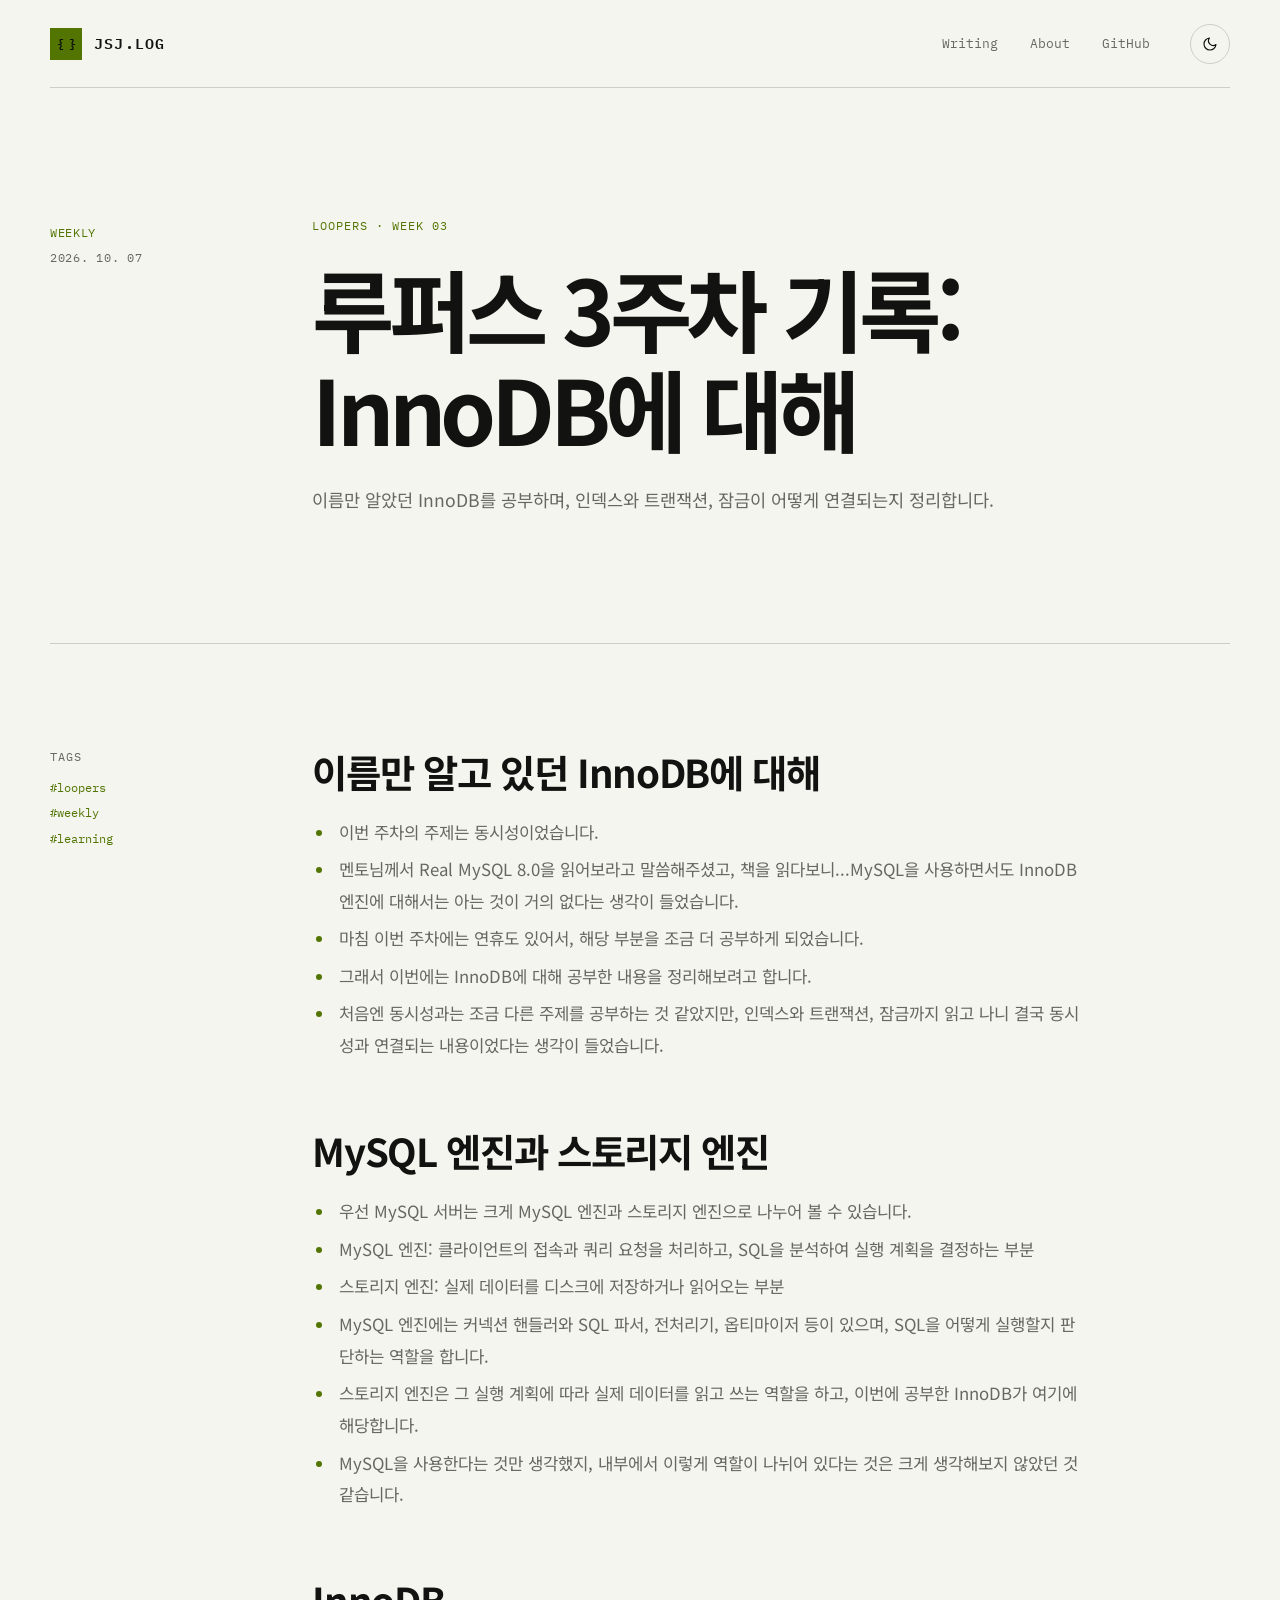
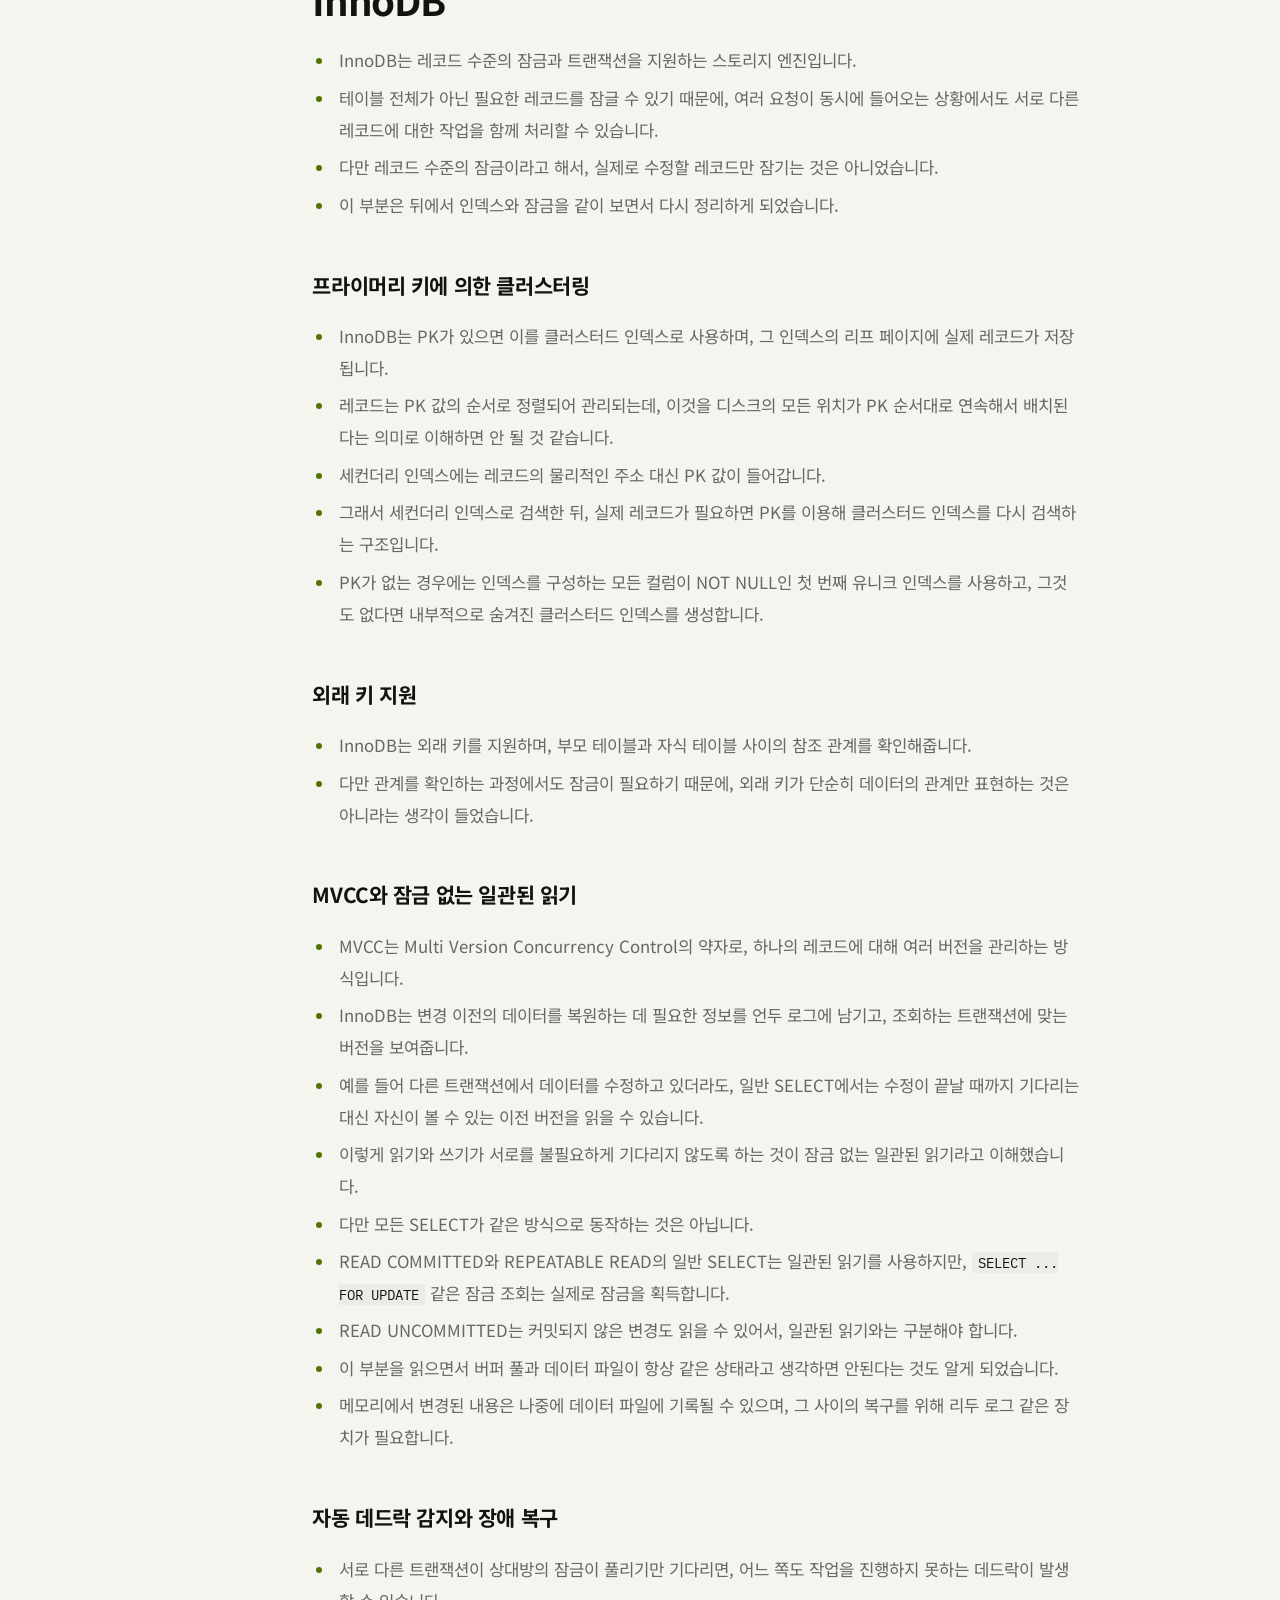
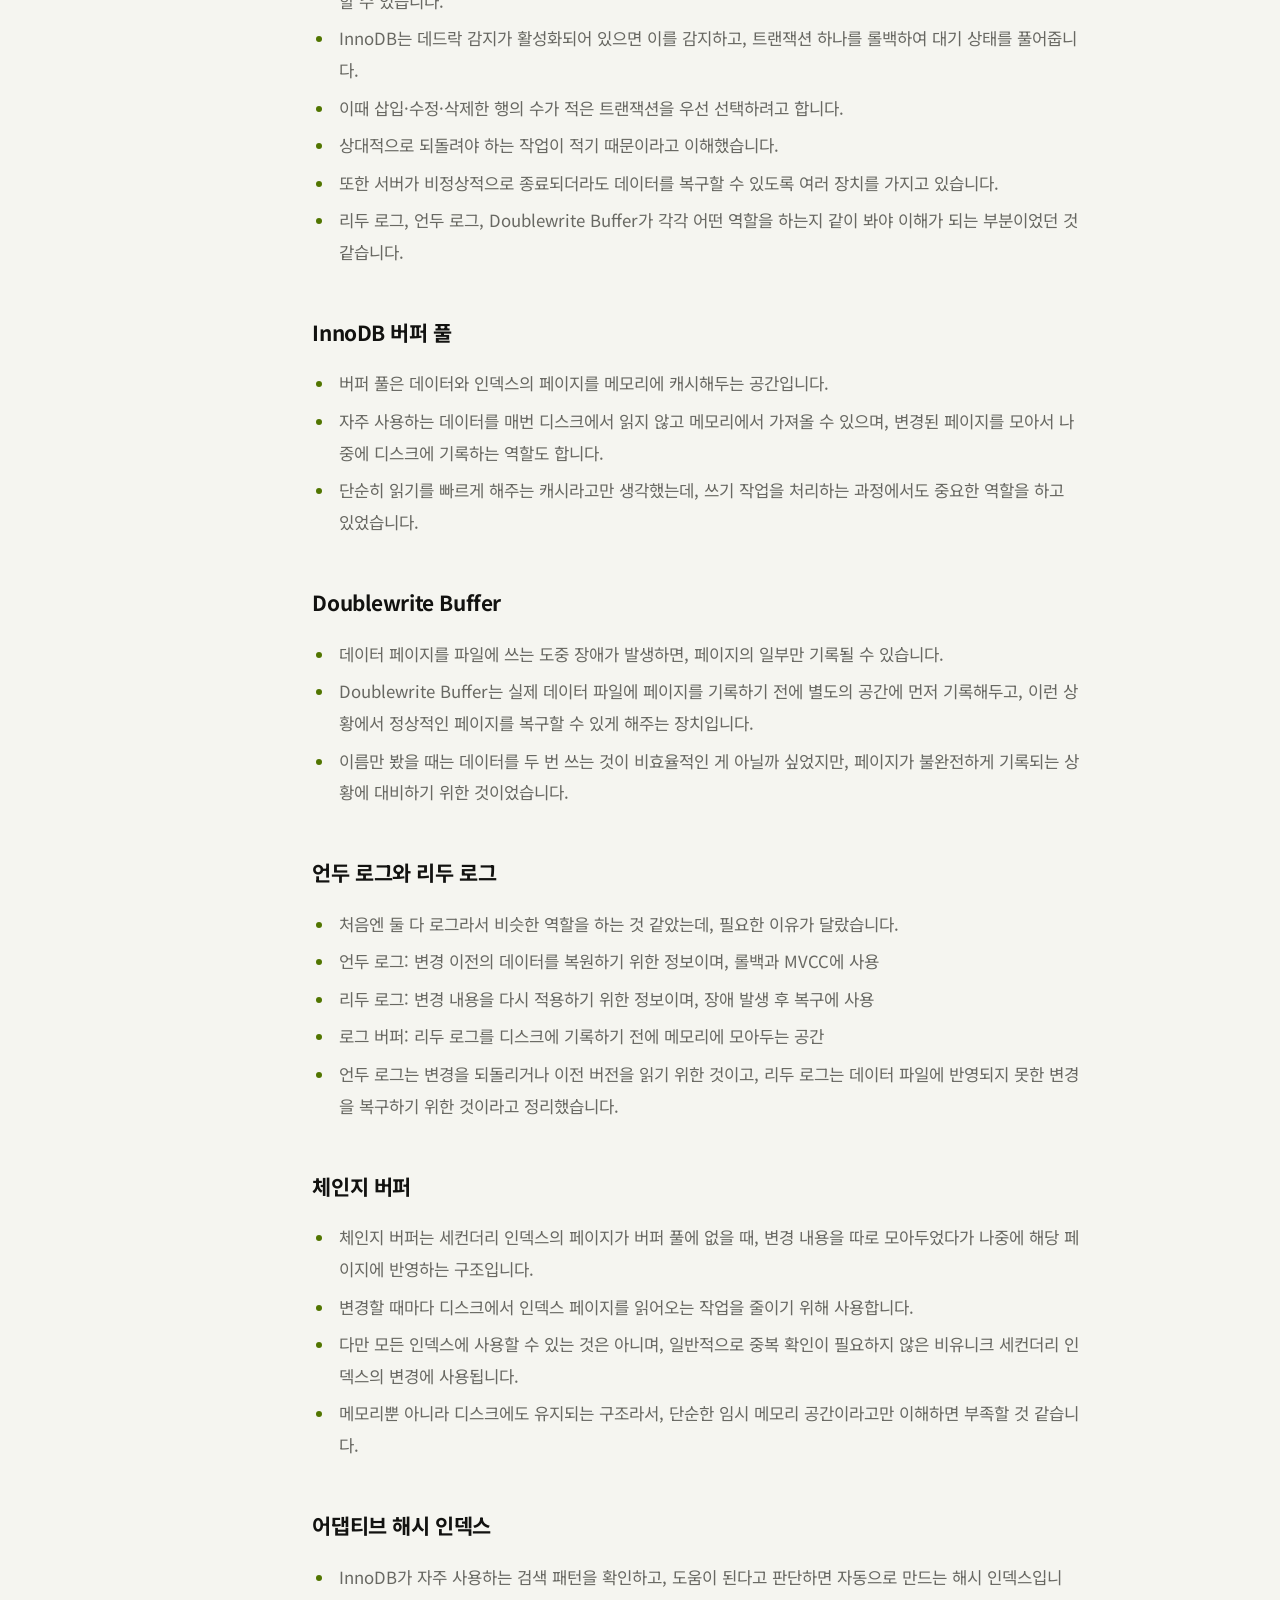
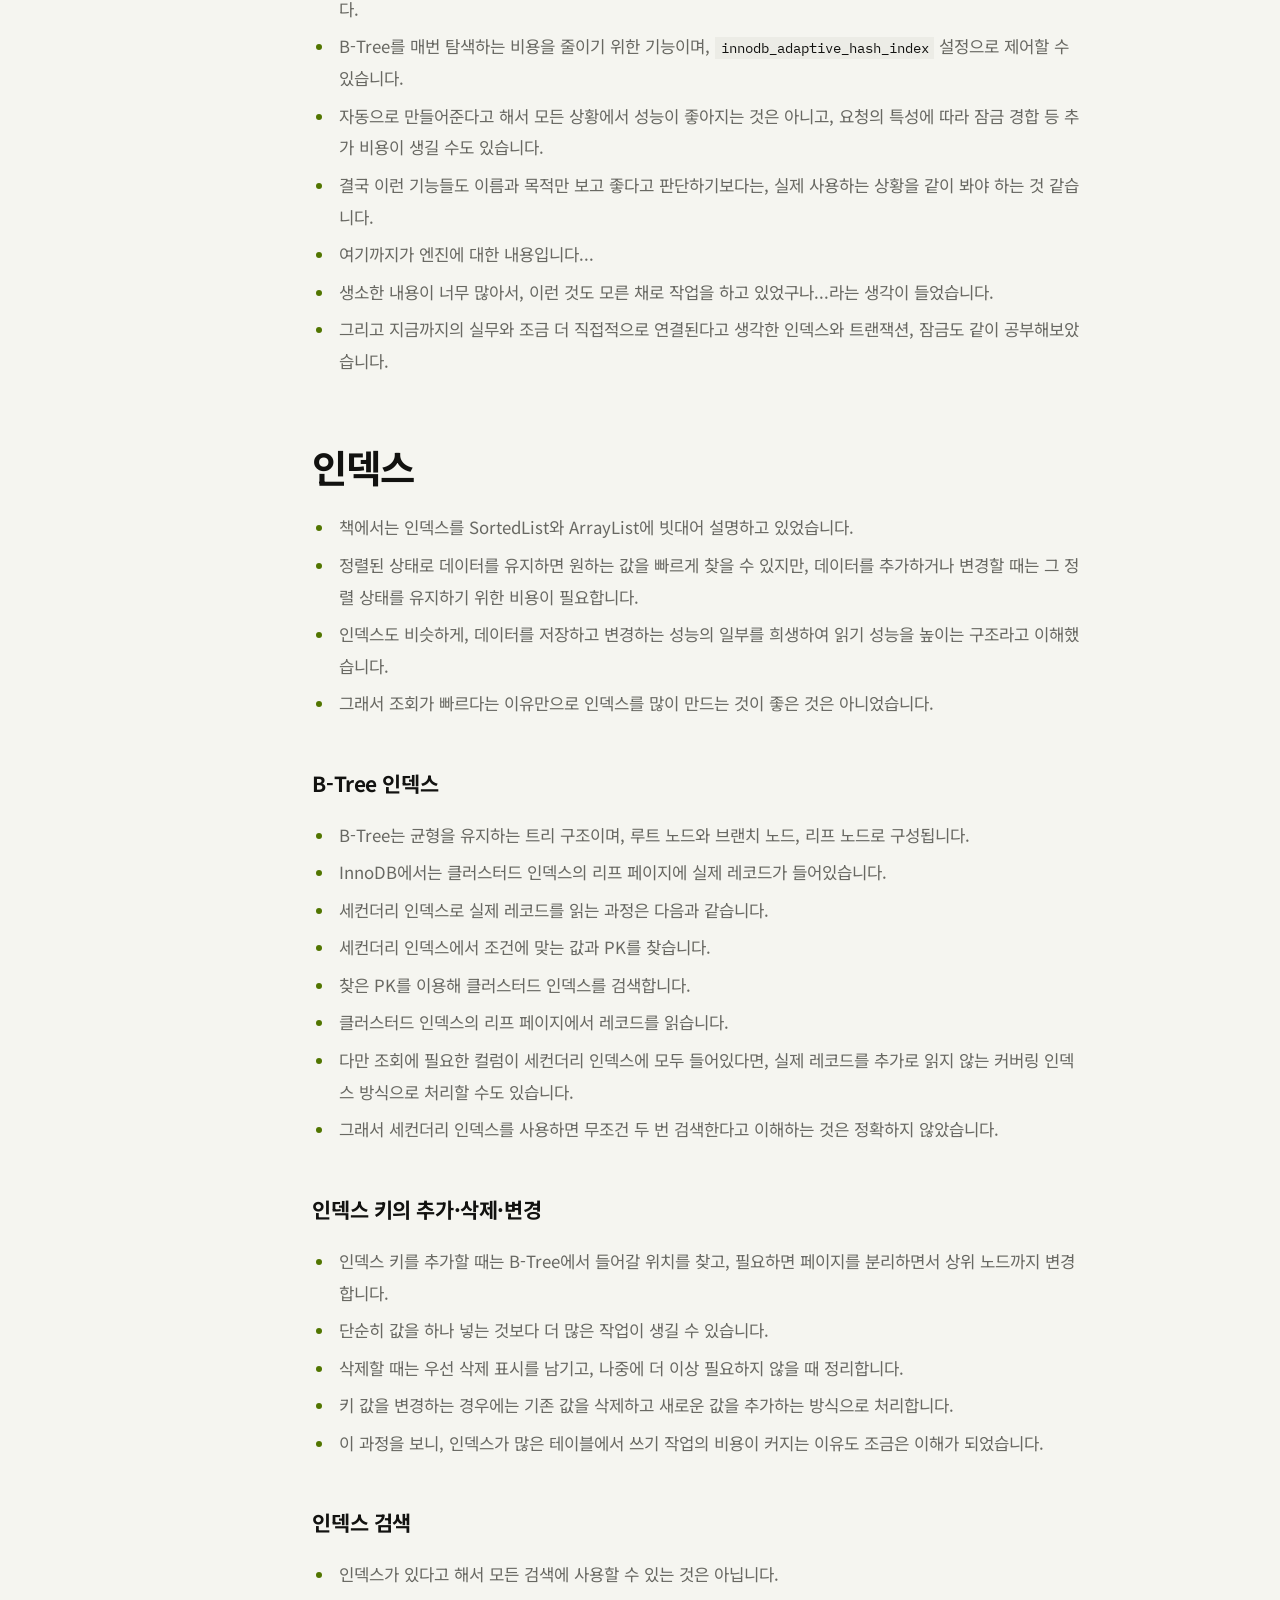
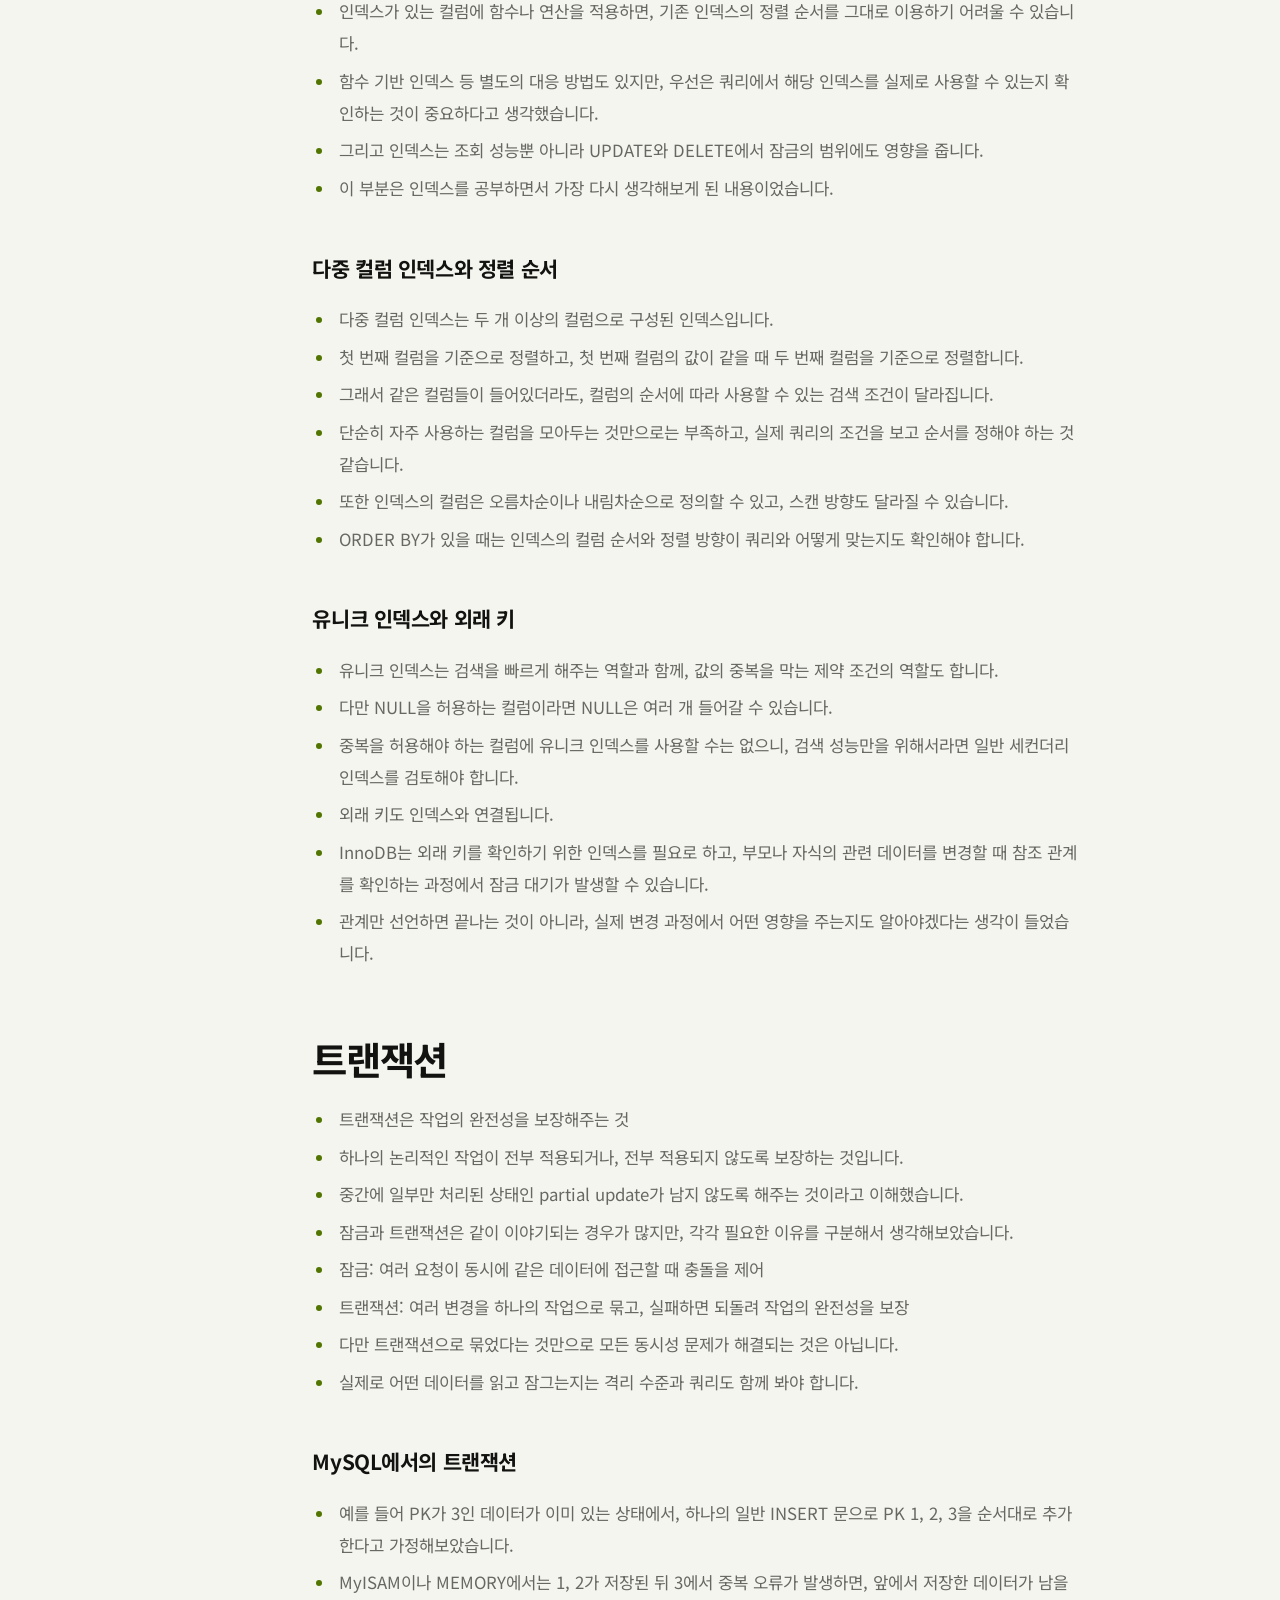
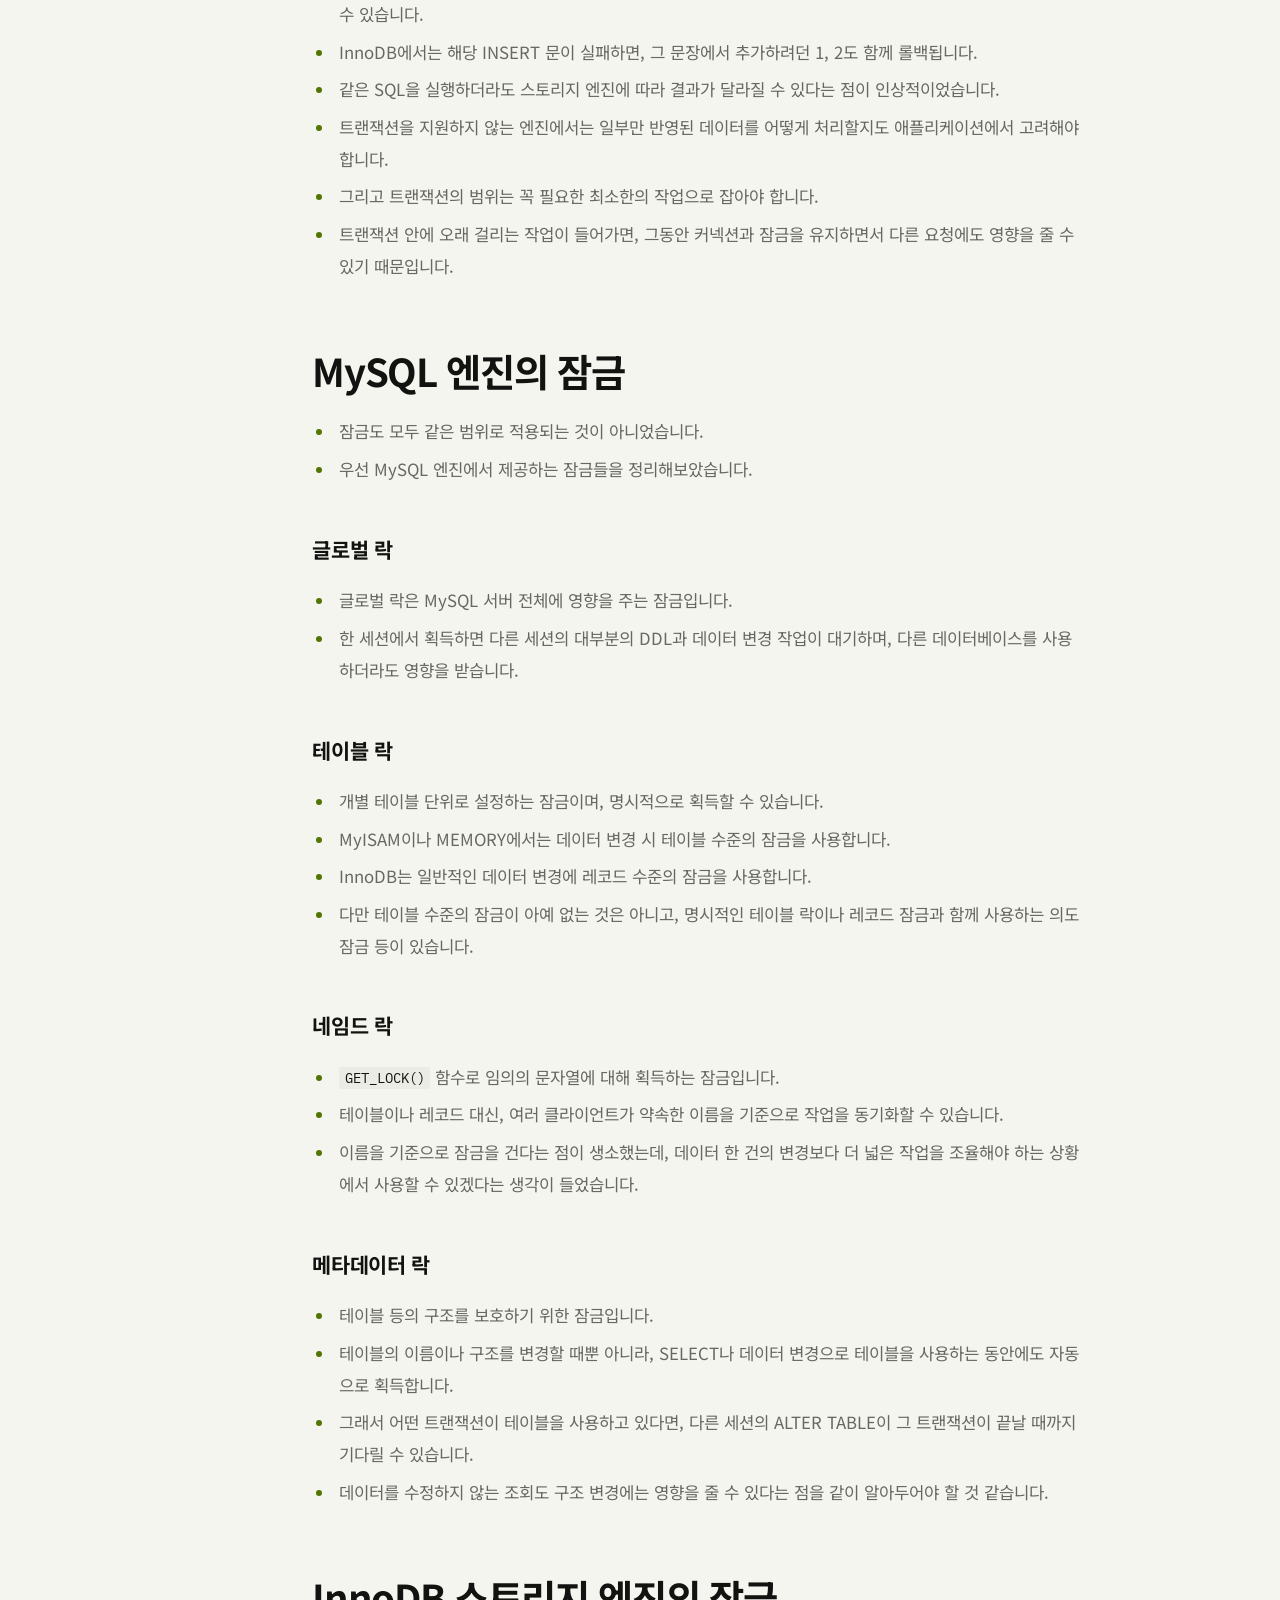
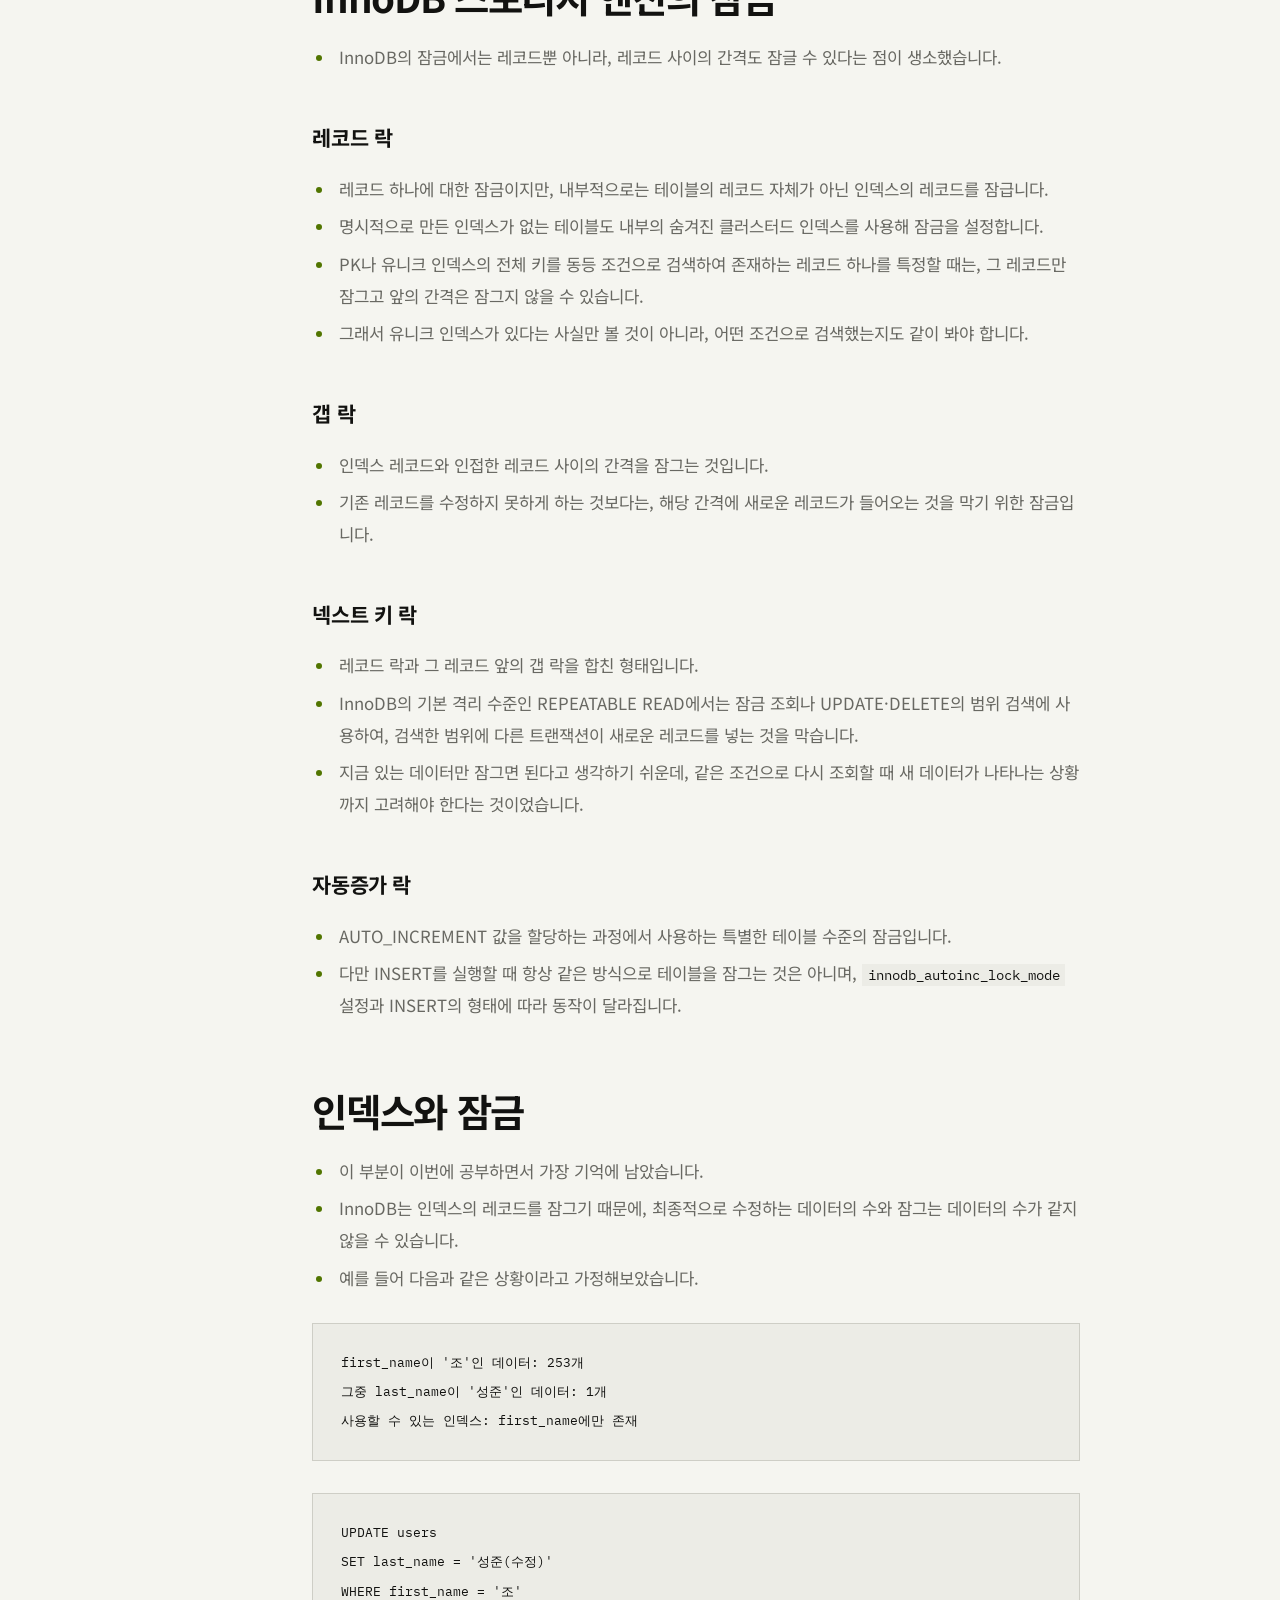
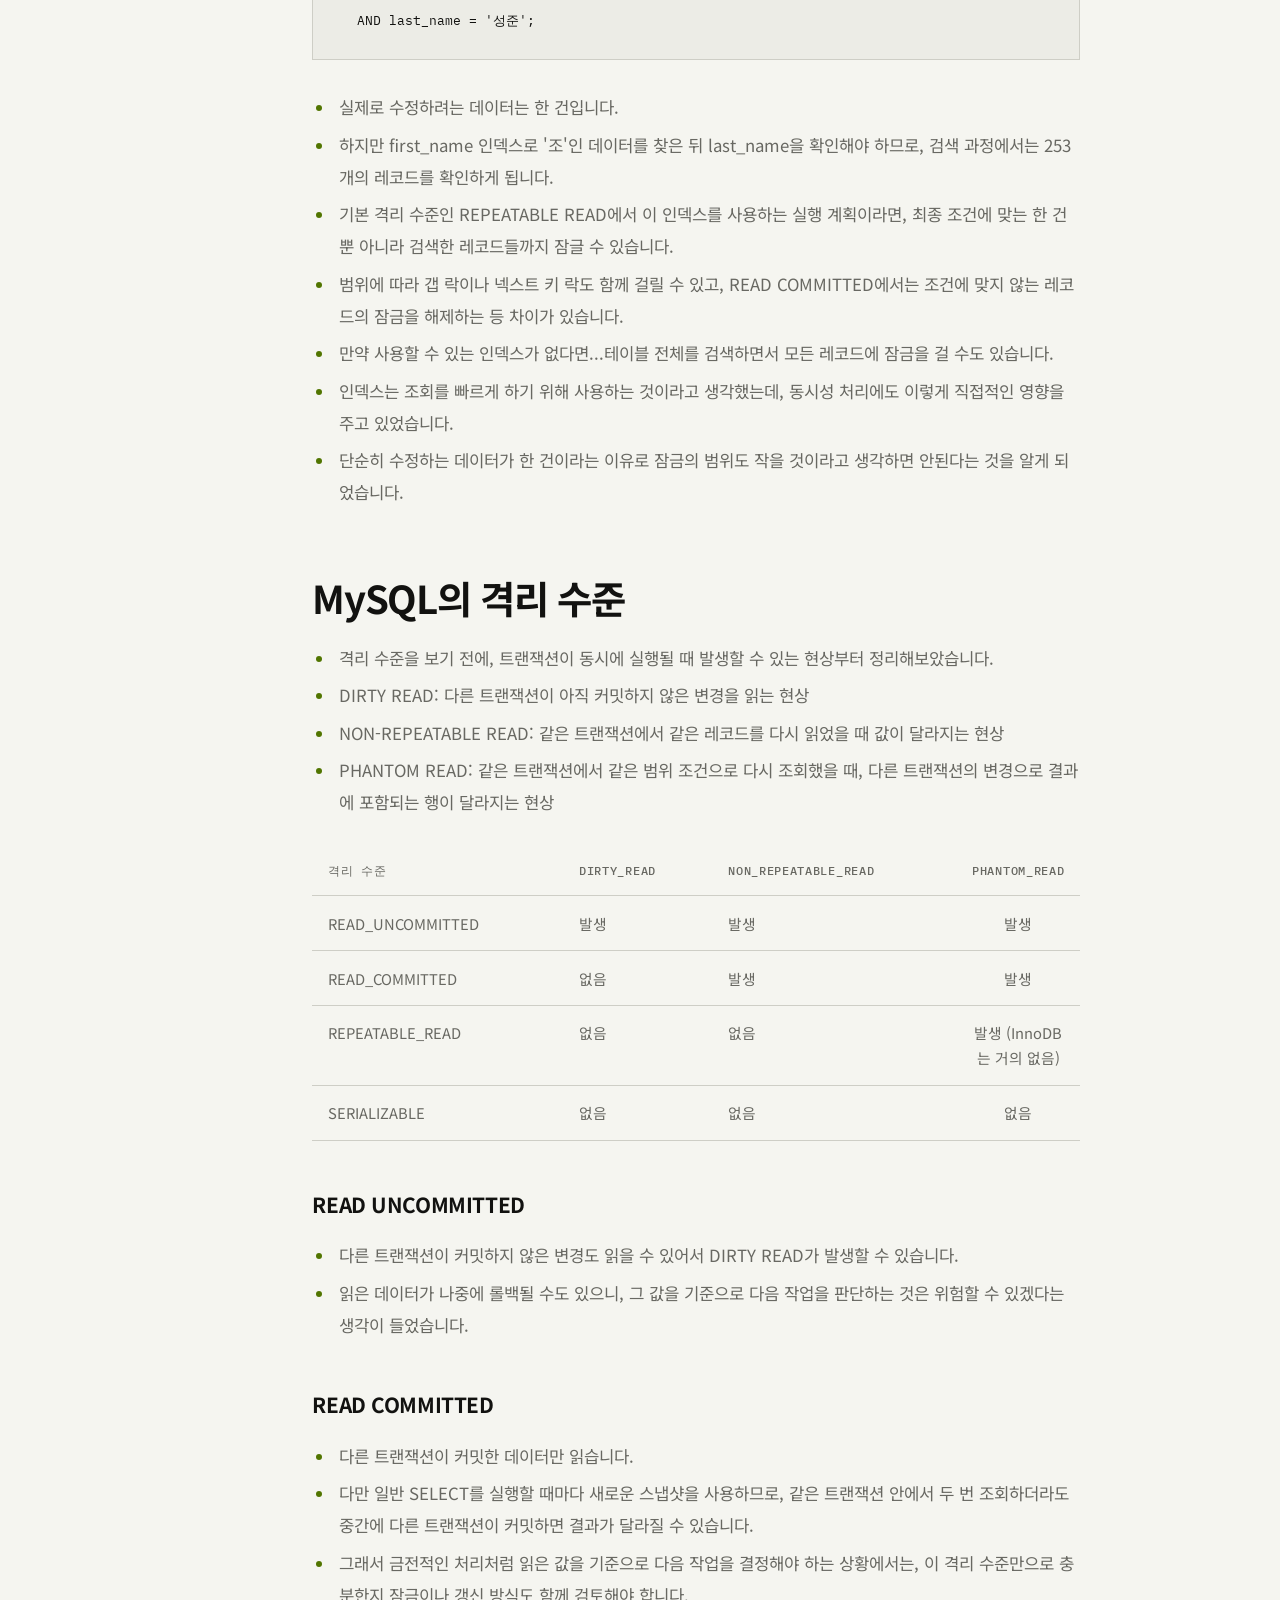
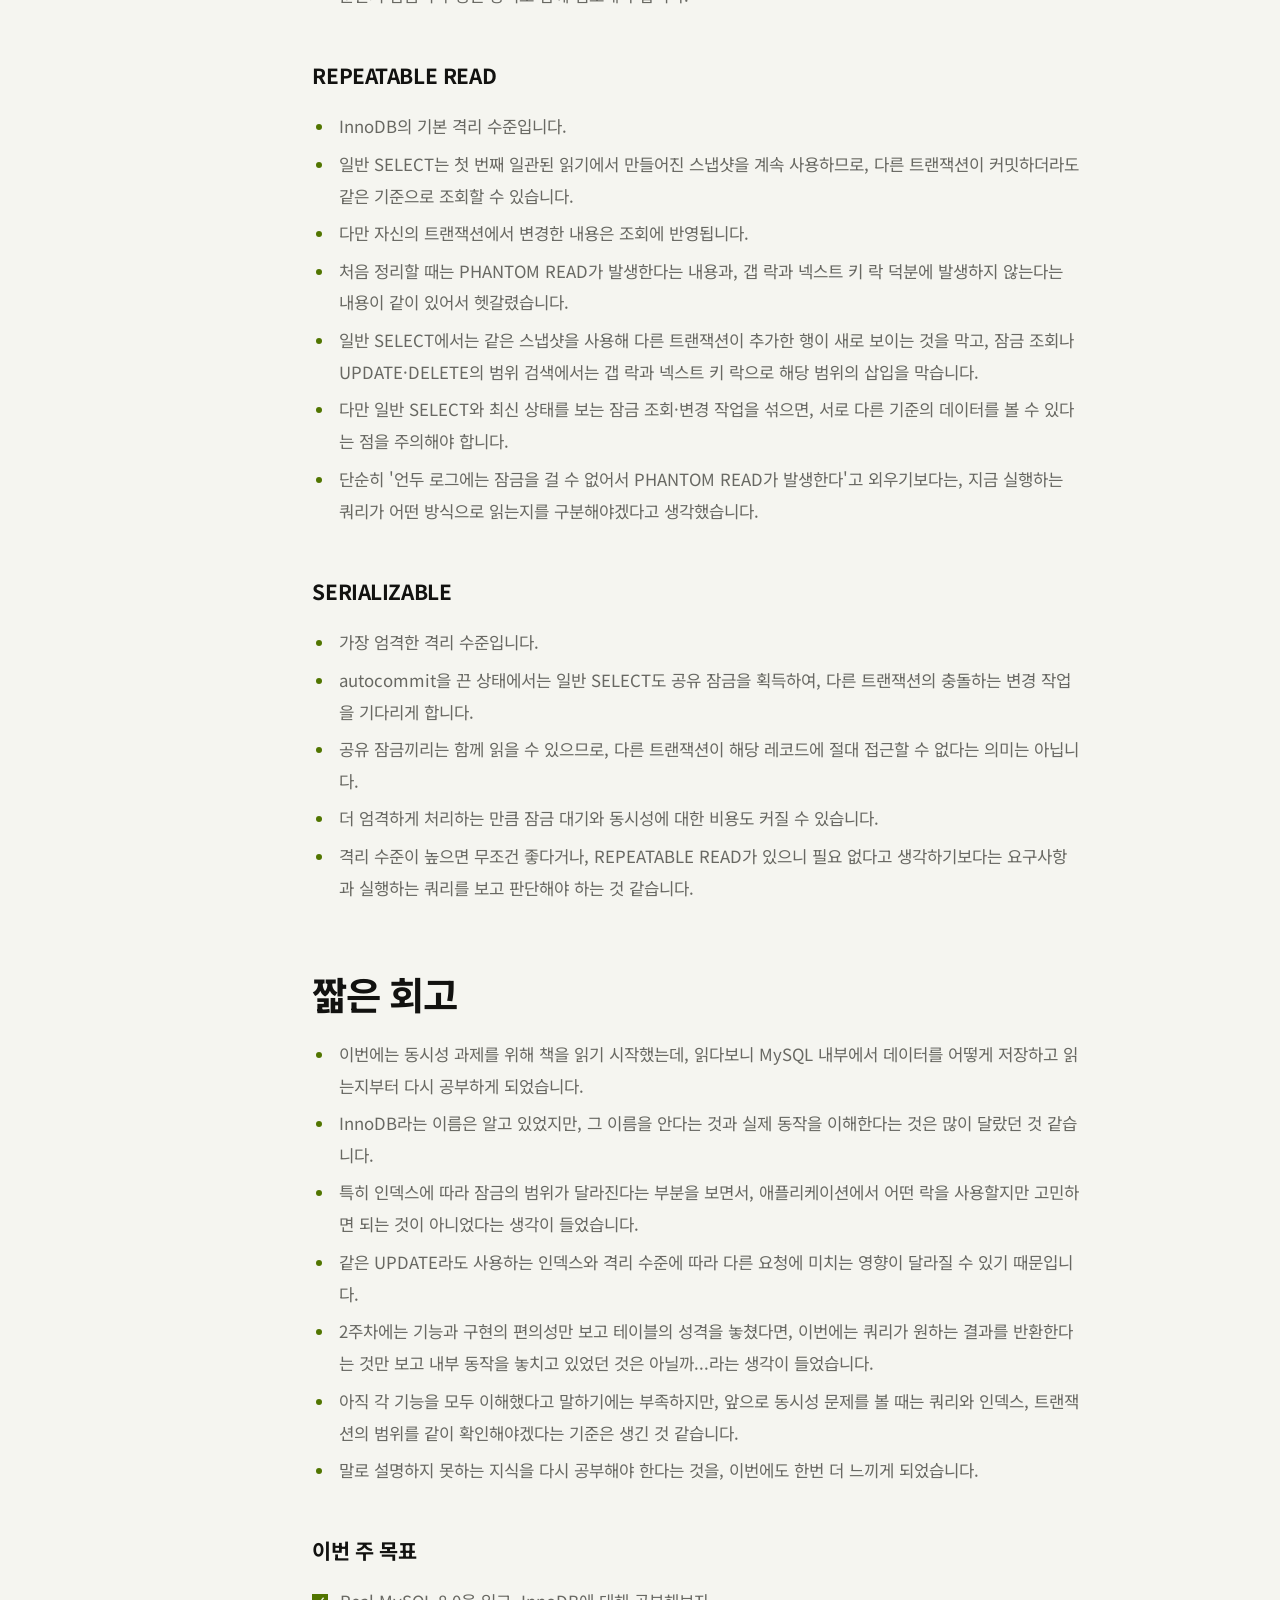
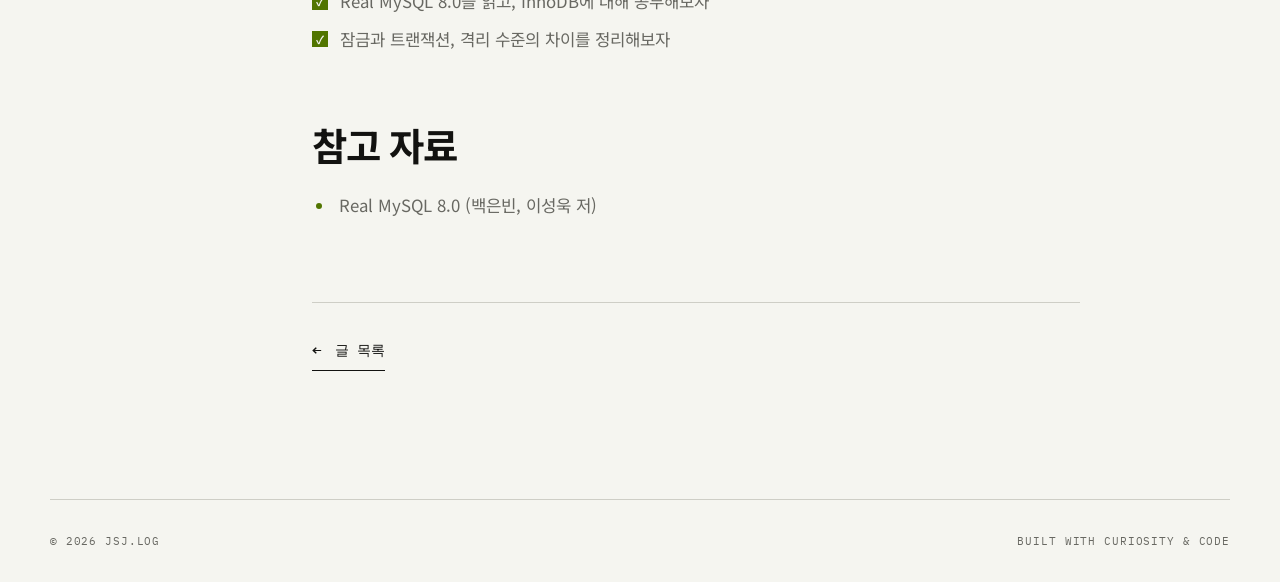
==== commit f093d2ca: "fix: format week 3 notes and preserve code indentation" ====
--- a/posts/loopers-week-03.html
+++ b/posts/loopers-week-03.html
@@ -76,281 +76,346 @@
         </aside>
 
         <article class="article-body">
-          <h2>이름만 알고 있던 InnoDB에 대해</h2>
-          <p>이번 주차의 주제는 동시성이었습니다.
-          멘토님께서 Real MySQL 8.0을 읽어보라고 말씀해주셨고, 책을 읽다보니...MySQL을 사용하면서도 InnoDB 엔진에 대해서는 아는 것이 거의 없다는 생각이 들었습니다.</p>
-          <p>마침 이번 주차에는 연휴도 있어서, 해당 부분을 조금 더 공부하게 되었습니다.
-          그래서 이번에는 InnoDB에 대해 공부한 내용을 정리해보려고 합니다.</p>
-          <p>처음엔 동시성과는 조금 다른 주제를 공부하는 것 같았지만, 인덱스와 트랜잭션, 잠금까지 읽고 나니 결국 동시성과 연결되는 내용이었다는 생각이 들었습니다.</p>
-          <h2>MySQL 엔진과 스토리지 엔진</h2>
-          <p>우선 MySQL 서버는 크게 MySQL 엔진과 스토리지 엔진으로 나누어 볼 수 있습니다.</p>
-          <ul>
-          <li>MySQL 엔진: 클라이언트의 접속과 쿼리 요청을 처리하고, SQL을 분석하여 실행 계획을 결정하는 부분</li>
-          <li>스토리지 엔진: 실제 데이터를 디스크에 저장하거나 읽어오는 부분</li>
-          </ul>
-          <p>MySQL 엔진에는 커넥션 핸들러와 SQL 파서, 전처리기, 옵티마이저 등이 있으며, SQL을 어떻게 실행할지 판단하는 역할을 합니다.
-          스토리지 엔진은 그 실행 계획에 따라 실제 데이터를 읽고 쓰는 역할을 하고, 이번에 공부한 InnoDB가 여기에 해당합니다.</p>
-          <p>MySQL을 사용한다는 것만 생각했지, 내부에서 이렇게 역할이 나뉘어 있다는 것은 크게 생각해보지 않았던 것 같습니다.</p>
-          <h2>InnoDB</h2>
-          <p>InnoDB는 레코드 수준의 잠금과 트랜잭션을 지원하는 스토리지 엔진입니다.
-          테이블 전체가 아닌 필요한 레코드를 잠글 수 있기 때문에, 여러 요청이 동시에 들어오는 상황에서도 서로 다른 레코드에 대한 작업을 함께 처리할 수 있습니다.</p>
-          <p>다만 레코드 수준의 잠금이라고 해서, 실제로 수정할 레코드만 잠기는 것은 아니었습니다.
-          이 부분은 뒤에서 인덱스와 잠금을 같이 보면서 다시 정리하게 되었습니다.</p>
-          <h3>프라이머리 키에 의한 클러스터링</h3>
-          <p>InnoDB는 PK가 있으면 이를 클러스터드 인덱스로 사용하며, 그 인덱스의 리프 페이지에 실제 레코드가 저장됩니다.
-          레코드는 PK 값의 순서로 정렬되어 관리되는데, 이것을 디스크의 모든 위치가 PK 순서대로 연속해서 배치된다는 의미로 이해하면 안 될 것 같습니다.</p>
-          <p>세컨더리 인덱스에는 레코드의 물리적인 주소 대신 PK 값이 들어갑니다.
-          그래서 세컨더리 인덱스로 검색한 뒤, 실제 레코드가 필요하면 PK를 이용해 클러스터드 인덱스를 다시 검색하는 구조입니다.</p>
-          <p>PK가 없는 경우에는 인덱스를 구성하는 모든 컬럼이 NOT NULL인 첫 번째 유니크 인덱스를 사용하고, 그것도 없다면 내부적으로 숨겨진 클러스터드 인덱스를 생성합니다.</p>
-          <h3>외래 키 지원</h3>
-          <p>InnoDB는 외래 키를 지원하며, 부모 테이블과 자식 테이블 사이의 참조 관계를 확인해줍니다.
-          다만 관계를 확인하는 과정에서도 잠금이 필요하기 때문에, 외래 키가 단순히 데이터의 관계만 표현하는 것은 아니라는 생각이 들었습니다.</p>
-          <h3>MVCC와 잠금 없는 일관된 읽기</h3>
-          <p>MVCC는 Multi Version Concurrency Control의 약자로, 하나의 레코드에 대해 여러 버전을 관리하는 방식입니다.
-          InnoDB는 변경 이전의 데이터를 복원하는 데 필요한 정보를 언두 로그에 남기고, 조회하는 트랜잭션에 맞는 버전을 보여줍니다.</p>
-          <p>예를 들어 다른 트랜잭션에서 데이터를 수정하고 있더라도, 일반 SELECT에서는 수정이 끝날 때까지 기다리는 대신 자신이 볼 수 있는 이전 버전을 읽을 수 있습니다.
-          이렇게 읽기와 쓰기가 서로를 불필요하게 기다리지 않도록 하는 것이 잠금 없는 일관된 읽기라고 이해했습니다.</p>
-          <p>다만 모든 SELECT가 같은 방식으로 동작하는 것은 아닙니다.
-          READ COMMITTED와 REPEATABLE READ의 일반 SELECT는 일관된 읽기를 사용하지만, <code>SELECT ... FOR UPDATE</code> 같은 잠금 조회는 실제로 잠금을 획득합니다.
-          READ UNCOMMITTED는 커밋되지 않은 변경도 읽을 수 있어서, 일관된 읽기와는 구분해야 합니다.</p>
-          <p>이 부분을 읽으면서 버퍼 풀과 데이터 파일이 항상 같은 상태라고 생각하면 안된다는 것도 알게 되었습니다.
-          메모리에서 변경된 내용은 나중에 데이터 파일에 기록될 수 있으며, 그 사이의 복구를 위해 리두 로그 같은 장치가 필요합니다.</p>
-          <h3>자동 데드락 감지와 장애 복구</h3>
-          <p>서로 다른 트랜잭션이 상대방의 잠금이 풀리기만 기다리면, 어느 쪽도 작업을 진행하지 못하는 데드락이 발생할 수 있습니다.
-          InnoDB는 데드락 감지가 활성화되어 있으면 이를 감지하고, 트랜잭션 하나를 롤백하여 대기 상태를 풀어줍니다.</p>
-          <p>이때 삽입·수정·삭제한 행의 수가 적은 트랜잭션을 우선 선택하려고 합니다.
-          상대적으로 되돌려야 하는 작업이 적기 때문이라고 이해했습니다.</p>
-          <p>또한 서버가 비정상적으로 종료되더라도 데이터를 복구할 수 있도록 여러 장치를 가지고 있습니다.
-          리두 로그, 언두 로그, Doublewrite Buffer가 각각 어떤 역할을 하는지 같이 봐야 이해가 되는 부분이었던 것 같습니다.</p>
-          <h3>InnoDB 버퍼 풀</h3>
-          <p>버퍼 풀은 데이터와 인덱스의 페이지를 메모리에 캐시해두는 공간입니다.
-          자주 사용하는 데이터를 매번 디스크에서 읽지 않고 메모리에서 가져올 수 있으며, 변경된 페이지를 모아서 나중에 디스크에 기록하는 역할도 합니다.</p>
-          <p>단순히 읽기를 빠르게 해주는 캐시라고만 생각했는데, 쓰기 작업을 처리하는 과정에서도 중요한 역할을 하고 있었습니다.</p>
-          <h3>Doublewrite Buffer</h3>
-          <p>데이터 페이지를 파일에 쓰는 도중 장애가 발생하면, 페이지의 일부만 기록될 수 있습니다.
-          Doublewrite Buffer는 실제 데이터 파일에 페이지를 기록하기 전에 별도의 공간에 먼저 기록해두고, 이런 상황에서 정상적인 페이지를 복구할 수 있게 해주는 장치입니다.</p>
-          <p>이름만 봤을 때는 데이터를 두 번 쓰는 것이 비효율적인 게 아닐까 싶었지만, 페이지가 불완전하게 기록되는 상황에 대비하기 위한 것이었습니다.</p>
-          <h3>언두 로그와 리두 로그</h3>
-          <p>처음엔 둘 다 로그라서 비슷한 역할을 하는 것 같았는데, 필요한 이유가 달랐습니다.</p>
-          <ul>
-          <li>언두 로그: 변경 이전의 데이터를 복원하기 위한 정보이며, 롤백과 MVCC에 사용</li>
-          <li>리두 로그: 변경 내용을 다시 적용하기 위한 정보이며, 장애 발생 후 복구에 사용</li>
-          <li>로그 버퍼: 리두 로그를 디스크에 기록하기 전에 메모리에 모아두는 공간</li>
-          </ul>
-          <p>언두 로그는 변경을 되돌리거나 이전 버전을 읽기 위한 것이고, 리두 로그는 데이터 파일에 반영되지 못한 변경을 복구하기 위한 것이라고 정리했습니다.</p>
-          <h3>체인지 버퍼</h3>
-          <p>체인지 버퍼는 세컨더리 인덱스의 페이지가 버퍼 풀에 없을 때, 변경 내용을 따로 모아두었다가 나중에 해당 페이지에 반영하는 구조입니다.
-          변경할 때마다 디스크에서 인덱스 페이지를 읽어오는 작업을 줄이기 위해 사용합니다.</p>
-          <p>다만 모든 인덱스에 사용할 수 있는 것은 아니며, 일반적으로 중복 확인이 필요하지 않은 비유니크 세컨더리 인덱스의 변경에 사용됩니다.
-          메모리뿐 아니라 디스크에도 유지되는 구조라서, 단순한 임시 메모리 공간이라고만 이해하면 부족할 것 같습니다.</p>
-          <h3>어댑티브 해시 인덱스</h3>
-          <p>InnoDB가 자주 사용하는 검색 패턴을 확인하고, 도움이 된다고 판단하면 자동으로 만드는 해시 인덱스입니다.
-          B-Tree를 매번 탐색하는 비용을 줄이기 위한 기능이며, <code>innodb_adaptive_hash_index</code> 설정으로 제어할 수 있습니다.</p>
-          <p>자동으로 만들어준다고 해서 모든 상황에서 성능이 좋아지는 것은 아니고, 요청의 특성에 따라 잠금 경합 등 추가 비용이 생길 수도 있습니다.
-          결국 이런 기능들도 이름과 목적만 보고 좋다고 판단하기보다는, 실제 사용하는 상황을 같이 봐야 하는 것 같습니다.</p>
-          <p>여기까지가 엔진에 대한 내용입니다...
-          생소한 내용이 너무 많아서, 이런 것도 모른 채로 작업을 하고 있었구나...라는 생각이 들었습니다.
-          그리고 지금까지의 실무와 조금 더 직접적으로 연결된다고 생각한 인덱스와 트랜잭션, 잠금도 같이 공부해보았습니다.</p>
-          <h2>인덱스</h2>
-          <p>책에서는 인덱스를 SortedList와 ArrayList에 빗대어 설명하고 있었습니다.
-          정렬된 상태로 데이터를 유지하면 원하는 값을 빠르게 찾을 수 있지만, 데이터를 추가하거나 변경할 때는 그 정렬 상태를 유지하기 위한 비용이 필요합니다.</p>
-          <p>인덱스도 비슷하게, 데이터를 저장하고 변경하는 성능의 일부를 희생하여 읽기 성능을 높이는 구조라고 이해했습니다.
-          그래서 조회가 빠르다는 이유만으로 인덱스를 많이 만드는 것이 좋은 것은 아니었습니다.</p>
-          <h3>B-Tree 인덱스</h3>
-          <p>B-Tree는 균형을 유지하는 트리 구조이며, 루트 노드와 브랜치 노드, 리프 노드로 구성됩니다.
-          InnoDB에서는 클러스터드 인덱스의 리프 페이지에 실제 레코드가 들어있습니다.</p>
-          <p>세컨더리 인덱스로 실제 레코드를 읽는 과정은 다음과 같습니다.</p>
-          <ol>
-          <li>세컨더리 인덱스에서 조건에 맞는 값과 PK를 찾습니다.</li>
-          <li>찾은 PK를 이용해 클러스터드 인덱스를 검색합니다.</li>
-          <li>클러스터드 인덱스의 리프 페이지에서 레코드를 읽습니다.</li>
-          </ol>
-          <p>다만 조회에 필요한 컬럼이 세컨더리 인덱스에 모두 들어있다면, 실제 레코드를 추가로 읽지 않는 커버링 인덱스 방식으로 처리할 수도 있습니다.
-          그래서 세컨더리 인덱스를 사용하면 무조건 두 번 검색한다고 이해하는 것은 정확하지 않았습니다.</p>
-          <h3>인덱스 키의 추가·삭제·변경</h3>
-          <p>인덱스 키를 추가할 때는 B-Tree에서 들어갈 위치를 찾고, 필요하면 페이지를 분리하면서 상위 노드까지 변경합니다.
-          단순히 값을 하나 넣는 것보다 더 많은 작업이 생길 수 있습니다.</p>
-          <p>삭제할 때는 우선 삭제 표시를 남기고, 나중에 더 이상 필요하지 않을 때 정리합니다.
-          키 값을 변경하는 경우에는 기존 값을 삭제하고 새로운 값을 추가하는 방식으로 처리합니다.</p>
-          <p>이 과정을 보니, 인덱스가 많은 테이블에서 쓰기 작업의 비용이 커지는 이유도 조금은 이해가 되었습니다.</p>
-          <h3>인덱스 검색</h3>
-          <p>인덱스가 있다고 해서 모든 검색에 사용할 수 있는 것은 아닙니다.
-          인덱스가 있는 컬럼에 함수나 연산을 적용하면, 기존 인덱스의 정렬 순서를 그대로 이용하기 어려울 수 있습니다.
-          함수 기반 인덱스 등 별도의 대응 방법도 있지만, 우선은 쿼리에서 해당 인덱스를 실제로 사용할 수 있는지 확인하는 것이 중요하다고 생각했습니다.</p>
-          <p>그리고 인덱스는 조회 성능뿐 아니라 UPDATE와 DELETE에서 잠금의 범위에도 영향을 줍니다.
-          이 부분은 인덱스를 공부하면서 가장 다시 생각해보게 된 내용이었습니다.</p>
-          <h3>다중 컬럼 인덱스와 정렬 순서</h3>
-          <p>다중 컬럼 인덱스는 두 개 이상의 컬럼으로 구성된 인덱스입니다.
-          첫 번째 컬럼을 기준으로 정렬하고, 첫 번째 컬럼의 값이 같을 때 두 번째 컬럼을 기준으로 정렬합니다.</p>
-          <p>그래서 같은 컬럼들이 들어있더라도, 컬럼의 순서에 따라 사용할 수 있는 검색 조건이 달라집니다.
-          단순히 자주 사용하는 컬럼을 모아두는 것만으로는 부족하고, 실제 쿼리의 조건을 보고 순서를 정해야 하는 것 같습니다.</p>
-          <p>또한 인덱스의 컬럼은 오름차순이나 내림차순으로 정의할 수 있고, 스캔 방향도 달라질 수 있습니다.
-          ORDER BY가 있을 때는 인덱스의 컬럼 순서와 정렬 방향이 쿼리와 어떻게 맞는지도 확인해야 합니다.</p>
-          <h3>유니크 인덱스와 외래 키</h3>
-          <p>유니크 인덱스는 검색을 빠르게 해주는 역할과 함께, 값의 중복을 막는 제약 조건의 역할도 합니다.
-          다만 NULL을 허용하는 컬럼이라면 NULL은 여러 개 들어갈 수 있습니다.</p>
-          <p>중복을 허용해야 하는 컬럼에 유니크 인덱스를 사용할 수는 없으니, 검색 성능만을 위해서라면 일반 세컨더리 인덱스를 검토해야 합니다.</p>
-          <p>외래 키도 인덱스와 연결됩니다.
-          InnoDB는 외래 키를 확인하기 위한 인덱스를 필요로 하고, 부모나 자식의 관련 데이터를 변경할 때 참조 관계를 확인하는 과정에서 잠금 대기가 발생할 수 있습니다.
-          관계만 선언하면 끝나는 것이 아니라, 실제 변경 과정에서 어떤 영향을 주는지도 알아야겠다는 생각이 들었습니다.</p>
-          <h2>트랜잭션</h2>
-          <p>트랜잭션은 작업의 완전성을 보장해주는 것</p>
-          <p>하나의 논리적인 작업이 전부 적용되거나, 전부 적용되지 않도록 보장하는 것입니다.
-          중간에 일부만 처리된 상태인 partial update가 남지 않도록 해주는 것이라고 이해했습니다.</p>
-          <p>잠금과 트랜잭션은 같이 이야기되는 경우가 많지만, 각각 필요한 이유를 구분해서 생각해보았습니다.</p>
-          <ul>
-          <li>잠금: 여러 요청이 동시에 같은 데이터에 접근할 때 충돌을 제어</li>
-          <li>트랜잭션: 여러 변경을 하나의 작업으로 묶고, 실패하면 되돌려 작업의 완전성을 보장</li>
-          </ul>
-          <p>다만 트랜잭션으로 묶었다는 것만으로 모든 동시성 문제가 해결되는 것은 아닙니다.
-          실제로 어떤 데이터를 읽고 잠그는지는 격리 수준과 쿼리도 함께 봐야 합니다.</p>
-          <h3>MySQL에서의 트랜잭션</h3>
-          <p>예를 들어 PK가 3인 데이터가 이미 있는 상태에서, 하나의 일반 INSERT 문으로 PK 1, 2, 3을 순서대로 추가한다고 가정해보았습니다.</p>
-          <ul>
-          <li>MyISAM이나 MEMORY에서는 1, 2가 저장된 뒤 3에서 중복 오류가 발생하면, 앞에서 저장한 데이터가 남을 수 있습니다.</li>
-          <li>InnoDB에서는 해당 INSERT 문이 실패하면, 그 문장에서 추가하려던 1, 2도 함께 롤백됩니다.</li>
-          </ul>
-          <p>같은 SQL을 실행하더라도 스토리지 엔진에 따라 결과가 달라질 수 있다는 점이 인상적이었습니다.
-          트랜잭션을 지원하지 않는 엔진에서는 일부만 반영된 데이터를 어떻게 처리할지도 애플리케이션에서 고려해야 합니다.</p>
-          <p>그리고 트랜잭션의 범위는 꼭 필요한 최소한의 작업으로 잡아야 합니다.
-          트랜잭션 안에 오래 걸리는 작업이 들어가면, 그동안 커넥션과 잠금을 유지하면서 다른 요청에도 영향을 줄 수 있기 때문입니다.</p>
-          <h2>MySQL 엔진의 잠금</h2>
-          <p>잠금도 모두 같은 범위로 적용되는 것이 아니었습니다.
-          우선 MySQL 엔진에서 제공하는 잠금들을 정리해보았습니다.</p>
-          <h3>글로벌 락</h3>
-          <p>글로벌 락은 MySQL 서버 전체에 영향을 주는 잠금입니다.
-          한 세션에서 획득하면 다른 세션의 대부분의 DDL과 데이터 변경 작업이 대기하며, 다른 데이터베이스를 사용하더라도 영향을 받습니다.</p>
-          <h3>테이블 락</h3>
-          <p>개별 테이블 단위로 설정하는 잠금이며, 명시적으로 획득할 수 있습니다.
-          MyISAM이나 MEMORY에서는 데이터 변경 시 테이블 수준의 잠금을 사용합니다.</p>
-          <p>InnoDB는 일반적인 데이터 변경에 레코드 수준의 잠금을 사용합니다.
-          다만 테이블 수준의 잠금이 아예 없는 것은 아니고, 명시적인 테이블 락이나 레코드 잠금과 함께 사용하는 의도 잠금 등이 있습니다.</p>
-          <h3>네임드 락</h3>
-          <p><code>GET_LOCK()</code> 함수로 임의의 문자열에 대해 획득하는 잠금입니다.
-          테이블이나 레코드 대신, 여러 클라이언트가 약속한 이름을 기준으로 작업을 동기화할 수 있습니다.</p>
-          <p>이름을 기준으로 잠금을 건다는 점이 생소했는데, 데이터 한 건의 변경보다 더 넓은 작업을 조율해야 하는 상황에서 사용할 수 있겠다는 생각이 들었습니다.</p>
-          <h3>메타데이터 락</h3>
-          <p>테이블 등의 구조를 보호하기 위한 잠금입니다.
-          테이블의 이름이나 구조를 변경할 때뿐 아니라, SELECT나 데이터 변경으로 테이블을 사용하는 동안에도 자동으로 획득합니다.</p>
-          <p>그래서 어떤 트랜잭션이 테이블을 사용하고 있다면, 다른 세션의 ALTER TABLE이 그 트랜잭션이 끝날 때까지 기다릴 수 있습니다.
-          데이터를 수정하지 않는 조회도 구조 변경에는 영향을 줄 수 있다는 점을 같이 알아두어야 할 것 같습니다.</p>
-          <h2>InnoDB 스토리지 엔진의 잠금</h2>
-          <p>InnoDB의 잠금에서는 레코드뿐 아니라, 레코드 사이의 간격도 잠글 수 있다는 점이 생소했습니다.</p>
-          <h3>레코드 락</h3>
-          <p>레코드 하나에 대한 잠금이지만, 내부적으로는 테이블의 레코드 자체가 아닌 인덱스의 레코드를 잠급니다.
-          명시적으로 만든 인덱스가 없는 테이블도 내부의 숨겨진 클러스터드 인덱스를 사용해 잠금을 설정합니다.</p>
-          <p>PK나 유니크 인덱스의 전체 키를 동등 조건으로 검색하여 존재하는 레코드 하나를 특정할 때는, 그 레코드만 잠그고 앞의 간격은 잠그지 않을 수 있습니다.
-          그래서 유니크 인덱스가 있다는 사실만 볼 것이 아니라, 어떤 조건으로 검색했는지도 같이 봐야 합니다.</p>
-          <h3>갭 락</h3>
-          <p>인덱스 레코드와 인접한 레코드 사이의 간격을 잠그는 것입니다.
-          기존 레코드를 수정하지 못하게 하는 것보다는, 해당 간격에 새로운 레코드가 들어오는 것을 막기 위한 잠금입니다.</p>
-          <h3>넥스트 키 락</h3>
-          <p>레코드 락과 그 레코드 앞의 갭 락을 합친 형태입니다.
-          InnoDB의 기본 격리 수준인 REPEATABLE READ에서는 잠금 조회나 UPDATE·DELETE의 범위 검색에 사용하여, 검색한 범위에 다른 트랜잭션이 새로운 레코드를 넣는 것을 막습니다.</p>
-          <p>지금 있는 데이터만 잠그면 된다고 생각하기 쉬운데, 같은 조건으로 다시 조회할 때 새 데이터가 나타나는 상황까지 고려해야 한다는 것이었습니다.</p>
-          <h3>자동증가 락</h3>
-          <p>AUTO_INCREMENT 값을 할당하는 과정에서 사용하는 특별한 테이블 수준의 잠금입니다.
-          다만 INSERT를 실행할 때 항상 같은 방식으로 테이블을 잠그는 것은 아니며, <code>innodb_autoinc_lock_mode</code> 설정과 INSERT의 형태에 따라 동작이 달라집니다.</p>
-          <h2>인덱스와 잠금</h2>
-          <p>이 부분이 이번에 공부하면서 가장 기억에 남았습니다.
-          InnoDB는 인덱스의 레코드를 잠그기 때문에, 최종적으로 수정하는 데이터의 수와 잠그는 데이터의 수가 같지 않을 수 있습니다.</p>
-          <p>예를 들어 다음과 같은 상황이라고 가정해보았습니다.</p>
-          <pre><code class="language-text">first_name이 &#39;조&#39;인 데이터: 253개
-          그중 last_name이 &#39;성준&#39;인 데이터: 1개
-          사용할 수 있는 인덱스: first_name에만 존재
-          </code></pre>
-          <pre><code class="language-sql">UPDATE users
-          SET last_name = &#39;성준(수정)&#39;
-          WHERE first_name = &#39;조&#39;
-            AND last_name = &#39;성준&#39;;
-          </code></pre>
-          <p>실제로 수정하려는 데이터는 한 건입니다.
-          하지만 first_name 인덱스로 &#39;조&#39;인 데이터를 찾은 뒤 last_name을 확인해야 하므로, 검색 과정에서는 253개의 레코드를 확인하게 됩니다.</p>
-          <p>기본 격리 수준인 REPEATABLE READ에서 이 인덱스를 사용하는 실행 계획이라면, 최종 조건에 맞는 한 건뿐 아니라 검색한 레코드들까지 잠글 수 있습니다.
-          범위에 따라 갭 락이나 넥스트 키 락도 함께 걸릴 수 있고, READ COMMITTED에서는 조건에 맞지 않는 레코드의 잠금을 해제하는 등 차이가 있습니다.</p>
-          <p>만약 사용할 수 있는 인덱스가 없다면...테이블 전체를 검색하면서 모든 레코드에 잠금을 걸 수도 있습니다.</p>
-          <p>인덱스는 조회를 빠르게 하기 위해 사용하는 것이라고 생각했는데, 동시성 처리에도 이렇게 직접적인 영향을 주고 있었습니다.
-          단순히 수정하는 데이터가 한 건이라는 이유로 잠금의 범위도 작을 것이라고 생각하면 안된다는 것을 알게 되었습니다.</p>
-          <h2>MySQL의 격리 수준</h2>
-          <p>격리 수준을 보기 전에, 트랜잭션이 동시에 실행될 때 발생할 수 있는 현상부터 정리해보았습니다.</p>
-          <ul>
-          <li>DIRTY READ: 다른 트랜잭션이 아직 커밋하지 않은 변경을 읽는 현상</li>
-          <li>NON-REPEATABLE READ: 같은 트랜잭션에서 같은 레코드를 다시 읽었을 때 값이 달라지는 현상</li>
-          <li>PHANTOM READ: 같은 트랜잭션에서 같은 범위 조건으로 다시 조회했을 때, 다른 트랜잭션의 변경으로 결과에 포함되는 행이 달라지는 현상</li>
-          </ul>
-          <div class="article-table">
-          <table>
-          <thead>
-          <tr>
-          <th scope="col">격리 수준</th>
-          <th scope="col">DIRTY_READ</th>
-          <th scope="col">NON_REPEATABLE_READ</th>
-          <th scope="col">PHANTOM_READ</th>
-          </tr>
-          </thead>
-          <tbody><tr>
-          <td>READ_UNCOMMITTED</td>
-          <td>발생</td>
-          <td>발생</td>
-          <td>발생</td>
-          </tr>
-          <tr>
-          <td>READ_COMMITTED</td>
-          <td>없음</td>
-          <td>발생</td>
-          <td>발생</td>
-          </tr>
-          <tr>
-          <td>REPEATABLE_READ</td>
-          <td>없음</td>
-          <td>없음</td>
-          <td>발생 (InnoDB는 거의 없음)</td>
-          </tr>
-          <tr>
-          <td>SERIALIZABLE</td>
-          <td>없음</td>
-          <td>없음</td>
-          <td>없음</td>
-          </tr>
-          </tbody></table>
-          </div>
-          <h3>READ UNCOMMITTED</h3>
-          <p>다른 트랜잭션이 커밋하지 않은 변경도 읽을 수 있어서 DIRTY READ가 발생할 수 있습니다.
-          읽은 데이터가 나중에 롤백될 수도 있으니, 그 값을 기준으로 다음 작업을 판단하는 것은 위험할 수 있겠다는 생각이 들었습니다.</p>
-          <h3>READ COMMITTED</h3>
-          <p>다른 트랜잭션이 커밋한 데이터만 읽습니다.
-          다만 일반 SELECT를 실행할 때마다 새로운 스냅샷을 사용하므로, 같은 트랜잭션 안에서 두 번 조회하더라도 중간에 다른 트랜잭션이 커밋하면 결과가 달라질 수 있습니다.</p>
-          <p>그래서 금전적인 처리처럼 읽은 값을 기준으로 다음 작업을 결정해야 하는 상황에서는, 이 격리 수준만으로 충분한지 잠금이나 갱신 방식도 함께 검토해야 합니다.</p>
-          <h3>REPEATABLE READ</h3>
-          <p>InnoDB의 기본 격리 수준입니다.
-          일반 SELECT는 첫 번째 일관된 읽기에서 만들어진 스냅샷을 계속 사용하므로, 다른 트랜잭션이 커밋하더라도 같은 기준으로 조회할 수 있습니다. 다만 자신의 트랜잭션에서 변경한 내용은 조회에 반영됩니다.</p>
-          <p>처음 정리할 때는 PHANTOM READ가 발생한다는 내용과, 갭 락과 넥스트 키 락 덕분에 발생하지 않는다는 내용이 같이 있어서 헷갈렸습니다.</p>
-          <p>일반 SELECT에서는 같은 스냅샷을 사용해 다른 트랜잭션이 추가한 행이 새로 보이는 것을 막고, 잠금 조회나 UPDATE·DELETE의 범위 검색에서는 갭 락과 넥스트 키 락으로 해당 범위의 삽입을 막습니다.
-          다만 일반 SELECT와 최신 상태를 보는 잠금 조회·변경 작업을 섞으면, 서로 다른 기준의 데이터를 볼 수 있다는 점을 주의해야 합니다.</p>
-          <p>단순히 &#39;언두 로그에는 잠금을 걸 수 없어서 PHANTOM READ가 발생한다&#39;고 외우기보다는, 지금 실행하는 쿼리가 어떤 방식으로 읽는지를 구분해야겠다고 생각했습니다.</p>
-          <h3>SERIALIZABLE</h3>
-          <p>가장 엄격한 격리 수준입니다.
-          autocommit을 끈 상태에서는 일반 SELECT도 공유 잠금을 획득하여, 다른 트랜잭션의 충돌하는 변경 작업을 기다리게 합니다.
-          공유 잠금끼리는 함께 읽을 수 있으므로, 다른 트랜잭션이 해당 레코드에 절대 접근할 수 없다는 의미는 아닙니다.</p>
-          <p>더 엄격하게 처리하는 만큼 잠금 대기와 동시성에 대한 비용도 커질 수 있습니다.
-          격리 수준이 높으면 무조건 좋다거나, REPEATABLE READ가 있으니 필요 없다고 생각하기보다는 요구사항과 실행하는 쿼리를 보고 판단해야 하는 것 같습니다.</p>
-          <h2>짧은 회고</h2>
-          <p>이번에는 동시성 과제를 위해 책을 읽기 시작했는데, 읽다보니 MySQL 내부에서 데이터를 어떻게 저장하고 읽는지부터 다시 공부하게 되었습니다.
-          InnoDB라는 이름은 알고 있었지만, 그 이름을 안다는 것과 실제 동작을 이해한다는 것은 많이 달랐던 것 같습니다.</p>
-          <p>특히 인덱스에 따라 잠금의 범위가 달라진다는 부분을 보면서, 애플리케이션에서 어떤 락을 사용할지만 고민하면 되는 것이 아니었다는 생각이 들었습니다.
-          같은 UPDATE라도 사용하는 인덱스와 격리 수준에 따라 다른 요청에 미치는 영향이 달라질 수 있기 때문입니다.</p>
-          <p>2주차에는 기능과 구현의 편의성만 보고 테이블의 성격을 놓쳤다면, 이번에는 쿼리가 원하는 결과를 반환한다는 것만 보고 내부 동작을 놓치고 있었던 것은 아닐까...라는 생각이 들었습니다.</p>
-          <p>아직 각 기능을 모두 이해했다고 말하기에는 부족하지만, 앞으로 동시성 문제를 볼 때는 쿼리와 인덱스, 트랜잭션의 범위를 같이 확인해야겠다는 기준은 생긴 것 같습니다.
-          말로 설명하지 못하는 지식을 다시 공부해야 한다는 것을, 이번에도 한번 더 느끼게 되었습니다.</p>
-          <h3>이번 주 목표</h3>
-          <ul class="task-list">
-          <li class="is-done">Real MySQL 8.0을 읽고, InnoDB에 대해 공부해보자</li>
-          <li class="is-done">잠금과 트랜잭션, 격리 수준의 차이를 정리해보자</li>
-          </ul>
-          <h2>참고 자료</h2>
-          <ul>
-          <li>Real MySQL 8.0 (백은빈, 이성욱 저)</li>
-          </ul>
+<h2>이름만 알고 있던 InnoDB에 대해</h2>
+<ul>
+<li>이번 주차의 주제는 동시성이었습니다.</li>
+<li>멘토님께서 Real MySQL 8.0을 읽어보라고 말씀해주셨고, 책을 읽다보니...MySQL을 사용하면서도 InnoDB 엔진에 대해서는 아는 것이 거의 없다는 생각이 들었습니다.</li>
+<li>마침 이번 주차에는 연휴도 있어서, 해당 부분을 조금 더 공부하게 되었습니다.</li>
+<li>그래서 이번에는 InnoDB에 대해 공부한 내용을 정리해보려고 합니다.</li>
+<li>처음엔 동시성과는 조금 다른 주제를 공부하는 것 같았지만, 인덱스와 트랜잭션, 잠금까지 읽고 나니 결국 동시성과 연결되는 내용이었다는 생각이 들었습니다.</li>
+</ul>
+<h2>MySQL 엔진과 스토리지 엔진</h2>
+<ul>
+<li>우선 MySQL 서버는 크게 MySQL 엔진과 스토리지 엔진으로 나누어 볼 수 있습니다.</li>
+<li>MySQL 엔진: 클라이언트의 접속과 쿼리 요청을 처리하고, SQL을 분석하여 실행 계획을 결정하는 부분</li>
+<li>스토리지 엔진: 실제 데이터를 디스크에 저장하거나 읽어오는 부분</li>
+<li>MySQL 엔진에는 커넥션 핸들러와 SQL 파서, 전처리기, 옵티마이저 등이 있으며, SQL을 어떻게 실행할지 판단하는 역할을 합니다.</li>
+<li>스토리지 엔진은 그 실행 계획에 따라 실제 데이터를 읽고 쓰는 역할을 하고, 이번에 공부한 InnoDB가 여기에 해당합니다.</li>
+<li>MySQL을 사용한다는 것만 생각했지, 내부에서 이렇게 역할이 나뉘어 있다는 것은 크게 생각해보지 않았던 것 같습니다.</li>
+</ul>
+<h2>InnoDB</h2>
+<ul>
+<li>InnoDB는 레코드 수준의 잠금과 트랜잭션을 지원하는 스토리지 엔진입니다.</li>
+<li>테이블 전체가 아닌 필요한 레코드를 잠글 수 있기 때문에, 여러 요청이 동시에 들어오는 상황에서도 서로 다른 레코드에 대한 작업을 함께 처리할 수 있습니다.</li>
+<li>다만 레코드 수준의 잠금이라고 해서, 실제로 수정할 레코드만 잠기는 것은 아니었습니다.</li>
+<li>이 부분은 뒤에서 인덱스와 잠금을 같이 보면서 다시 정리하게 되었습니다.</li>
+</ul>
+<h3>프라이머리 키에 의한 클러스터링</h3>
+<ul>
+<li>InnoDB는 PK가 있으면 이를 클러스터드 인덱스로 사용하며, 그 인덱스의 리프 페이지에 실제 레코드가 저장됩니다.</li>
+<li>레코드는 PK 값의 순서로 정렬되어 관리되는데, 이것을 디스크의 모든 위치가 PK 순서대로 연속해서 배치된다는 의미로 이해하면 안 될 것 같습니다.</li>
+<li>세컨더리 인덱스에는 레코드의 물리적인 주소 대신 PK 값이 들어갑니다.</li>
+<li>그래서 세컨더리 인덱스로 검색한 뒤, 실제 레코드가 필요하면 PK를 이용해 클러스터드 인덱스를 다시 검색하는 구조입니다.</li>
+<li>PK가 없는 경우에는 인덱스를 구성하는 모든 컬럼이 NOT NULL인 첫 번째 유니크 인덱스를 사용하고, 그것도 없다면 내부적으로 숨겨진 클러스터드 인덱스를 생성합니다.</li>
+</ul>
+<h3>외래 키 지원</h3>
+<ul>
+<li>InnoDB는 외래 키를 지원하며, 부모 테이블과 자식 테이블 사이의 참조 관계를 확인해줍니다.</li>
+<li>다만 관계를 확인하는 과정에서도 잠금이 필요하기 때문에, 외래 키가 단순히 데이터의 관계만 표현하는 것은 아니라는 생각이 들었습니다.</li>
+</ul>
+<h3>MVCC와 잠금 없는 일관된 읽기</h3>
+<ul>
+<li>MVCC는 Multi Version Concurrency Control의 약자로, 하나의 레코드에 대해 여러 버전을 관리하는 방식입니다.</li>
+<li>InnoDB는 변경 이전의 데이터를 복원하는 데 필요한 정보를 언두 로그에 남기고, 조회하는 트랜잭션에 맞는 버전을 보여줍니다.</li>
+<li>예를 들어 다른 트랜잭션에서 데이터를 수정하고 있더라도, 일반 SELECT에서는 수정이 끝날 때까지 기다리는 대신 자신이 볼 수 있는 이전 버전을 읽을 수 있습니다.</li>
+<li>이렇게 읽기와 쓰기가 서로를 불필요하게 기다리지 않도록 하는 것이 잠금 없는 일관된 읽기라고 이해했습니다.</li>
+<li>다만 모든 SELECT가 같은 방식으로 동작하는 것은 아닙니다.</li>
+<li>READ COMMITTED와 REPEATABLE READ의 일반 SELECT는 일관된 읽기를 사용하지만, <code>SELECT ... FOR UPDATE</code> 같은 잠금 조회는 실제로 잠금을 획득합니다.</li>
+<li>READ UNCOMMITTED는 커밋되지 않은 변경도 읽을 수 있어서, 일관된 읽기와는 구분해야 합니다.</li>
+<li>이 부분을 읽으면서 버퍼 풀과 데이터 파일이 항상 같은 상태라고 생각하면 안된다는 것도 알게 되었습니다.</li>
+<li>메모리에서 변경된 내용은 나중에 데이터 파일에 기록될 수 있으며, 그 사이의 복구를 위해 리두 로그 같은 장치가 필요합니다.</li>
+</ul>
+<h3>자동 데드락 감지와 장애 복구</h3>
+<ul>
+<li>서로 다른 트랜잭션이 상대방의 잠금이 풀리기만 기다리면, 어느 쪽도 작업을 진행하지 못하는 데드락이 발생할 수 있습니다.</li>
+<li>InnoDB는 데드락 감지가 활성화되어 있으면 이를 감지하고, 트랜잭션 하나를 롤백하여 대기 상태를 풀어줍니다.</li>
+<li>이때 삽입·수정·삭제한 행의 수가 적은 트랜잭션을 우선 선택하려고 합니다.</li>
+<li>상대적으로 되돌려야 하는 작업이 적기 때문이라고 이해했습니다.</li>
+<li>또한 서버가 비정상적으로 종료되더라도 데이터를 복구할 수 있도록 여러 장치를 가지고 있습니다.</li>
+<li>리두 로그, 언두 로그, Doublewrite Buffer가 각각 어떤 역할을 하는지 같이 봐야 이해가 되는 부분이었던 것 같습니다.</li>
+</ul>
+<h3>InnoDB 버퍼 풀</h3>
+<ul>
+<li>버퍼 풀은 데이터와 인덱스의 페이지를 메모리에 캐시해두는 공간입니다.</li>
+<li>자주 사용하는 데이터를 매번 디스크에서 읽지 않고 메모리에서 가져올 수 있으며, 변경된 페이지를 모아서 나중에 디스크에 기록하는 역할도 합니다.</li>
+<li>단순히 읽기를 빠르게 해주는 캐시라고만 생각했는데, 쓰기 작업을 처리하는 과정에서도 중요한 역할을 하고 있었습니다.</li>
+</ul>
+<h3>Doublewrite Buffer</h3>
+<ul>
+<li>데이터 페이지를 파일에 쓰는 도중 장애가 발생하면, 페이지의 일부만 기록될 수 있습니다.</li>
+<li>Doublewrite Buffer는 실제 데이터 파일에 페이지를 기록하기 전에 별도의 공간에 먼저 기록해두고, 이런 상황에서 정상적인 페이지를 복구할 수 있게 해주는 장치입니다.</li>
+<li>이름만 봤을 때는 데이터를 두 번 쓰는 것이 비효율적인 게 아닐까 싶었지만, 페이지가 불완전하게 기록되는 상황에 대비하기 위한 것이었습니다.</li>
+</ul>
+<h3>언두 로그와 리두 로그</h3>
+<ul>
+<li>처음엔 둘 다 로그라서 비슷한 역할을 하는 것 같았는데, 필요한 이유가 달랐습니다.</li>
+<li>언두 로그: 변경 이전의 데이터를 복원하기 위한 정보이며, 롤백과 MVCC에 사용</li>
+<li>리두 로그: 변경 내용을 다시 적용하기 위한 정보이며, 장애 발생 후 복구에 사용</li>
+<li>로그 버퍼: 리두 로그를 디스크에 기록하기 전에 메모리에 모아두는 공간</li>
+<li>언두 로그는 변경을 되돌리거나 이전 버전을 읽기 위한 것이고, 리두 로그는 데이터 파일에 반영되지 못한 변경을 복구하기 위한 것이라고 정리했습니다.</li>
+</ul>
+<h3>체인지 버퍼</h3>
+<ul>
+<li>체인지 버퍼는 세컨더리 인덱스의 페이지가 버퍼 풀에 없을 때, 변경 내용을 따로 모아두었다가 나중에 해당 페이지에 반영하는 구조입니다.</li>
+<li>변경할 때마다 디스크에서 인덱스 페이지를 읽어오는 작업을 줄이기 위해 사용합니다.</li>
+<li>다만 모든 인덱스에 사용할 수 있는 것은 아니며, 일반적으로 중복 확인이 필요하지 않은 비유니크 세컨더리 인덱스의 변경에 사용됩니다.</li>
+<li>메모리뿐 아니라 디스크에도 유지되는 구조라서, 단순한 임시 메모리 공간이라고만 이해하면 부족할 것 같습니다.</li>
+</ul>
+<h3>어댑티브 해시 인덱스</h3>
+<ul>
+<li>InnoDB가 자주 사용하는 검색 패턴을 확인하고, 도움이 된다고 판단하면 자동으로 만드는 해시 인덱스입니다.</li>
+<li>B-Tree를 매번 탐색하는 비용을 줄이기 위한 기능이며, <code>innodb_adaptive_hash_index</code> 설정으로 제어할 수 있습니다.</li>
+<li>자동으로 만들어준다고 해서 모든 상황에서 성능이 좋아지는 것은 아니고, 요청의 특성에 따라 잠금 경합 등 추가 비용이 생길 수도 있습니다.</li>
+<li>결국 이런 기능들도 이름과 목적만 보고 좋다고 판단하기보다는, 실제 사용하는 상황을 같이 봐야 하는 것 같습니다.</li>
+<li>여기까지가 엔진에 대한 내용입니다...</li>
+<li>생소한 내용이 너무 많아서, 이런 것도 모른 채로 작업을 하고 있었구나...라는 생각이 들었습니다.</li>
+<li>그리고 지금까지의 실무와 조금 더 직접적으로 연결된다고 생각한 인덱스와 트랜잭션, 잠금도 같이 공부해보았습니다.</li>
+</ul>
+<h2>인덱스</h2>
+<ul>
+<li>책에서는 인덱스를 SortedList와 ArrayList에 빗대어 설명하고 있었습니다.</li>
+<li>정렬된 상태로 데이터를 유지하면 원하는 값을 빠르게 찾을 수 있지만, 데이터를 추가하거나 변경할 때는 그 정렬 상태를 유지하기 위한 비용이 필요합니다.</li>
+<li>인덱스도 비슷하게, 데이터를 저장하고 변경하는 성능의 일부를 희생하여 읽기 성능을 높이는 구조라고 이해했습니다.</li>
+<li>그래서 조회가 빠르다는 이유만으로 인덱스를 많이 만드는 것이 좋은 것은 아니었습니다.</li>
+</ul>
+<h3>B-Tree 인덱스</h3>
+<ul>
+<li>B-Tree는 균형을 유지하는 트리 구조이며, 루트 노드와 브랜치 노드, 리프 노드로 구성됩니다.</li>
+<li>InnoDB에서는 클러스터드 인덱스의 리프 페이지에 실제 레코드가 들어있습니다.</li>
+<li>세컨더리 인덱스로 실제 레코드를 읽는 과정은 다음과 같습니다.</li>
+<li>세컨더리 인덱스에서 조건에 맞는 값과 PK를 찾습니다.</li>
+<li>찾은 PK를 이용해 클러스터드 인덱스를 검색합니다.</li>
+<li>클러스터드 인덱스의 리프 페이지에서 레코드를 읽습니다.</li>
+<li>다만 조회에 필요한 컬럼이 세컨더리 인덱스에 모두 들어있다면, 실제 레코드를 추가로 읽지 않는 커버링 인덱스 방식으로 처리할 수도 있습니다.</li>
+<li>그래서 세컨더리 인덱스를 사용하면 무조건 두 번 검색한다고 이해하는 것은 정확하지 않았습니다.</li>
+</ul>
+<h3>인덱스 키의 추가·삭제·변경</h3>
+<ul>
+<li>인덱스 키를 추가할 때는 B-Tree에서 들어갈 위치를 찾고, 필요하면 페이지를 분리하면서 상위 노드까지 변경합니다.</li>
+<li>단순히 값을 하나 넣는 것보다 더 많은 작업이 생길 수 있습니다.</li>
+<li>삭제할 때는 우선 삭제 표시를 남기고, 나중에 더 이상 필요하지 않을 때 정리합니다.</li>
+<li>키 값을 변경하는 경우에는 기존 값을 삭제하고 새로운 값을 추가하는 방식으로 처리합니다.</li>
+<li>이 과정을 보니, 인덱스가 많은 테이블에서 쓰기 작업의 비용이 커지는 이유도 조금은 이해가 되었습니다.</li>
+</ul>
+<h3>인덱스 검색</h3>
+<ul>
+<li>인덱스가 있다고 해서 모든 검색에 사용할 수 있는 것은 아닙니다.</li>
+<li>인덱스가 있는 컬럼에 함수나 연산을 적용하면, 기존 인덱스의 정렬 순서를 그대로 이용하기 어려울 수 있습니다.</li>
+<li>함수 기반 인덱스 등 별도의 대응 방법도 있지만, 우선은 쿼리에서 해당 인덱스를 실제로 사용할 수 있는지 확인하는 것이 중요하다고 생각했습니다.</li>
+<li>그리고 인덱스는 조회 성능뿐 아니라 UPDATE와 DELETE에서 잠금의 범위에도 영향을 줍니다.</li>
+<li>이 부분은 인덱스를 공부하면서 가장 다시 생각해보게 된 내용이었습니다.</li>
+</ul>
+<h3>다중 컬럼 인덱스와 정렬 순서</h3>
+<ul>
+<li>다중 컬럼 인덱스는 두 개 이상의 컬럼으로 구성된 인덱스입니다.</li>
+<li>첫 번째 컬럼을 기준으로 정렬하고, 첫 번째 컬럼의 값이 같을 때 두 번째 컬럼을 기준으로 정렬합니다.</li>
+<li>그래서 같은 컬럼들이 들어있더라도, 컬럼의 순서에 따라 사용할 수 있는 검색 조건이 달라집니다.</li>
+<li>단순히 자주 사용하는 컬럼을 모아두는 것만으로는 부족하고, 실제 쿼리의 조건을 보고 순서를 정해야 하는 것 같습니다.</li>
+<li>또한 인덱스의 컬럼은 오름차순이나 내림차순으로 정의할 수 있고, 스캔 방향도 달라질 수 있습니다.</li>
+<li>ORDER BY가 있을 때는 인덱스의 컬럼 순서와 정렬 방향이 쿼리와 어떻게 맞는지도 확인해야 합니다.</li>
+</ul>
+<h3>유니크 인덱스와 외래 키</h3>
+<ul>
+<li>유니크 인덱스는 검색을 빠르게 해주는 역할과 함께, 값의 중복을 막는 제약 조건의 역할도 합니다.</li>
+<li>다만 NULL을 허용하는 컬럼이라면 NULL은 여러 개 들어갈 수 있습니다.</li>
+<li>중복을 허용해야 하는 컬럼에 유니크 인덱스를 사용할 수는 없으니, 검색 성능만을 위해서라면 일반 세컨더리 인덱스를 검토해야 합니다.</li>
+<li>외래 키도 인덱스와 연결됩니다.</li>
+<li>InnoDB는 외래 키를 확인하기 위한 인덱스를 필요로 하고, 부모나 자식의 관련 데이터를 변경할 때 참조 관계를 확인하는 과정에서 잠금 대기가 발생할 수 있습니다.</li>
+<li>관계만 선언하면 끝나는 것이 아니라, 실제 변경 과정에서 어떤 영향을 주는지도 알아야겠다는 생각이 들었습니다.</li>
+</ul>
+<h2>트랜잭션</h2>
+<ul>
+<li>트랜잭션은 작업의 완전성을 보장해주는 것</li>
+<li>하나의 논리적인 작업이 전부 적용되거나, 전부 적용되지 않도록 보장하는 것입니다.</li>
+<li>중간에 일부만 처리된 상태인 partial update가 남지 않도록 해주는 것이라고 이해했습니다.</li>
+<li>잠금과 트랜잭션은 같이 이야기되는 경우가 많지만, 각각 필요한 이유를 구분해서 생각해보았습니다.</li>
+<li>잠금: 여러 요청이 동시에 같은 데이터에 접근할 때 충돌을 제어</li>
+<li>트랜잭션: 여러 변경을 하나의 작업으로 묶고, 실패하면 되돌려 작업의 완전성을 보장</li>
+<li>다만 트랜잭션으로 묶었다는 것만으로 모든 동시성 문제가 해결되는 것은 아닙니다.</li>
+<li>실제로 어떤 데이터를 읽고 잠그는지는 격리 수준과 쿼리도 함께 봐야 합니다.</li>
+</ul>
+<h3>MySQL에서의 트랜잭션</h3>
+<ul>
+<li>예를 들어 PK가 3인 데이터가 이미 있는 상태에서, 하나의 일반 INSERT 문으로 PK 1, 2, 3을 순서대로 추가한다고 가정해보았습니다.</li>
+<li>MyISAM이나 MEMORY에서는 1, 2가 저장된 뒤 3에서 중복 오류가 발생하면, 앞에서 저장한 데이터가 남을 수 있습니다.</li>
+<li>InnoDB에서는 해당 INSERT 문이 실패하면, 그 문장에서 추가하려던 1, 2도 함께 롤백됩니다.</li>
+<li>같은 SQL을 실행하더라도 스토리지 엔진에 따라 결과가 달라질 수 있다는 점이 인상적이었습니다.</li>
+<li>트랜잭션을 지원하지 않는 엔진에서는 일부만 반영된 데이터를 어떻게 처리할지도 애플리케이션에서 고려해야 합니다.</li>
+<li>그리고 트랜잭션의 범위는 꼭 필요한 최소한의 작업으로 잡아야 합니다.</li>
+<li>트랜잭션 안에 오래 걸리는 작업이 들어가면, 그동안 커넥션과 잠금을 유지하면서 다른 요청에도 영향을 줄 수 있기 때문입니다.</li>
+</ul>
+<h2>MySQL 엔진의 잠금</h2>
+<ul>
+<li>잠금도 모두 같은 범위로 적용되는 것이 아니었습니다.</li>
+<li>우선 MySQL 엔진에서 제공하는 잠금들을 정리해보았습니다.</li>
+</ul>
+<h3>글로벌 락</h3>
+<ul>
+<li>글로벌 락은 MySQL 서버 전체에 영향을 주는 잠금입니다.</li>
+<li>한 세션에서 획득하면 다른 세션의 대부분의 DDL과 데이터 변경 작업이 대기하며, 다른 데이터베이스를 사용하더라도 영향을 받습니다.</li>
+</ul>
+<h3>테이블 락</h3>
+<ul>
+<li>개별 테이블 단위로 설정하는 잠금이며, 명시적으로 획득할 수 있습니다.</li>
+<li>MyISAM이나 MEMORY에서는 데이터 변경 시 테이블 수준의 잠금을 사용합니다.</li>
+<li>InnoDB는 일반적인 데이터 변경에 레코드 수준의 잠금을 사용합니다.</li>
+<li>다만 테이블 수준의 잠금이 아예 없는 것은 아니고, 명시적인 테이블 락이나 레코드 잠금과 함께 사용하는 의도 잠금 등이 있습니다.</li>
+</ul>
+<h3>네임드 락</h3>
+<ul>
+<li><code>GET_LOCK()</code> 함수로 임의의 문자열에 대해 획득하는 잠금입니다.</li>
+<li>테이블이나 레코드 대신, 여러 클라이언트가 약속한 이름을 기준으로 작업을 동기화할 수 있습니다.</li>
+<li>이름을 기준으로 잠금을 건다는 점이 생소했는데, 데이터 한 건의 변경보다 더 넓은 작업을 조율해야 하는 상황에서 사용할 수 있겠다는 생각이 들었습니다.</li>
+</ul>
+<h3>메타데이터 락</h3>
+<ul>
+<li>테이블 등의 구조를 보호하기 위한 잠금입니다.</li>
+<li>테이블의 이름이나 구조를 변경할 때뿐 아니라, SELECT나 데이터 변경으로 테이블을 사용하는 동안에도 자동으로 획득합니다.</li>
+<li>그래서 어떤 트랜잭션이 테이블을 사용하고 있다면, 다른 세션의 ALTER TABLE이 그 트랜잭션이 끝날 때까지 기다릴 수 있습니다.</li>
+<li>데이터를 수정하지 않는 조회도 구조 변경에는 영향을 줄 수 있다는 점을 같이 알아두어야 할 것 같습니다.</li>
+</ul>
+<h2>InnoDB 스토리지 엔진의 잠금</h2>
+<ul>
+<li>InnoDB의 잠금에서는 레코드뿐 아니라, 레코드 사이의 간격도 잠글 수 있다는 점이 생소했습니다.</li>
+</ul>
+<h3>레코드 락</h3>
+<ul>
+<li>레코드 하나에 대한 잠금이지만, 내부적으로는 테이블의 레코드 자체가 아닌 인덱스의 레코드를 잠급니다.</li>
+<li>명시적으로 만든 인덱스가 없는 테이블도 내부의 숨겨진 클러스터드 인덱스를 사용해 잠금을 설정합니다.</li>
+<li>PK나 유니크 인덱스의 전체 키를 동등 조건으로 검색하여 존재하는 레코드 하나를 특정할 때는, 그 레코드만 잠그고 앞의 간격은 잠그지 않을 수 있습니다.</li>
+<li>그래서 유니크 인덱스가 있다는 사실만 볼 것이 아니라, 어떤 조건으로 검색했는지도 같이 봐야 합니다.</li>
+</ul>
+<h3>갭 락</h3>
+<ul>
+<li>인덱스 레코드와 인접한 레코드 사이의 간격을 잠그는 것입니다.</li>
+<li>기존 레코드를 수정하지 못하게 하는 것보다는, 해당 간격에 새로운 레코드가 들어오는 것을 막기 위한 잠금입니다.</li>
+</ul>
+<h3>넥스트 키 락</h3>
+<ul>
+<li>레코드 락과 그 레코드 앞의 갭 락을 합친 형태입니다.</li>
+<li>InnoDB의 기본 격리 수준인 REPEATABLE READ에서는 잠금 조회나 UPDATE·DELETE의 범위 검색에 사용하여, 검색한 범위에 다른 트랜잭션이 새로운 레코드를 넣는 것을 막습니다.</li>
+<li>지금 있는 데이터만 잠그면 된다고 생각하기 쉬운데, 같은 조건으로 다시 조회할 때 새 데이터가 나타나는 상황까지 고려해야 한다는 것이었습니다.</li>
+</ul>
+<h3>자동증가 락</h3>
+<ul>
+<li>AUTO_INCREMENT 값을 할당하는 과정에서 사용하는 특별한 테이블 수준의 잠금입니다.</li>
+<li>다만 INSERT를 실행할 때 항상 같은 방식으로 테이블을 잠그는 것은 아니며, <code>innodb_autoinc_lock_mode</code> 설정과 INSERT의 형태에 따라 동작이 달라집니다.</li>
+</ul>
+<h2>인덱스와 잠금</h2>
+<ul>
+<li>이 부분이 이번에 공부하면서 가장 기억에 남았습니다.</li>
+<li>InnoDB는 인덱스의 레코드를 잠그기 때문에, 최종적으로 수정하는 데이터의 수와 잠그는 데이터의 수가 같지 않을 수 있습니다.</li>
+<li>예를 들어 다음과 같은 상황이라고 가정해보았습니다.</li>
+</ul>
+<pre><code class="language-text">first_name이 &#39;조&#39;인 데이터: 253개
+그중 last_name이 &#39;성준&#39;인 데이터: 1개
+사용할 수 있는 인덱스: first_name에만 존재
+</code></pre>
+<pre><code class="language-sql">UPDATE users
+SET last_name = &#39;성준(수정)&#39;
+WHERE first_name = &#39;조&#39;
+  AND last_name = &#39;성준&#39;;
+</code></pre>
+<ul>
+<li>실제로 수정하려는 데이터는 한 건입니다.</li>
+<li>하지만 first_name 인덱스로 &#39;조&#39;인 데이터를 찾은 뒤 last_name을 확인해야 하므로, 검색 과정에서는 253개의 레코드를 확인하게 됩니다.</li>
+<li>기본 격리 수준인 REPEATABLE READ에서 이 인덱스를 사용하는 실행 계획이라면, 최종 조건에 맞는 한 건뿐 아니라 검색한 레코드들까지 잠글 수 있습니다.</li>
+<li>범위에 따라 갭 락이나 넥스트 키 락도 함께 걸릴 수 있고, READ COMMITTED에서는 조건에 맞지 않는 레코드의 잠금을 해제하는 등 차이가 있습니다.</li>
+<li>만약 사용할 수 있는 인덱스가 없다면...테이블 전체를 검색하면서 모든 레코드에 잠금을 걸 수도 있습니다.</li>
+<li>인덱스는 조회를 빠르게 하기 위해 사용하는 것이라고 생각했는데, 동시성 처리에도 이렇게 직접적인 영향을 주고 있었습니다.</li>
+<li>단순히 수정하는 데이터가 한 건이라는 이유로 잠금의 범위도 작을 것이라고 생각하면 안된다는 것을 알게 되었습니다.</li>
+</ul>
+<h2>MySQL의 격리 수준</h2>
+<ul>
+<li>격리 수준을 보기 전에, 트랜잭션이 동시에 실행될 때 발생할 수 있는 현상부터 정리해보았습니다.</li>
+<li>DIRTY READ: 다른 트랜잭션이 아직 커밋하지 않은 변경을 읽는 현상</li>
+<li>NON-REPEATABLE READ: 같은 트랜잭션에서 같은 레코드를 다시 읽었을 때 값이 달라지는 현상</li>
+<li>PHANTOM READ: 같은 트랜잭션에서 같은 범위 조건으로 다시 조회했을 때, 다른 트랜잭션의 변경으로 결과에 포함되는 행이 달라지는 현상</li>
+</ul>
+<div class="article-table">
+<table>
+<thead>
+<tr>
+<th scope="col">격리 수준</th>
+<th scope="col">DIRTY_READ</th>
+<th scope="col">NON_REPEATABLE_READ</th>
+<th scope="col">PHANTOM_READ</th>
+</tr>
+</thead>
+<tbody><tr>
+<td>READ_UNCOMMITTED</td>
+<td>발생</td>
+<td>발생</td>
+<td>발생</td>
+</tr>
+<tr>
+<td>READ_COMMITTED</td>
+<td>없음</td>
+<td>발생</td>
+<td>발생</td>
+</tr>
+<tr>
+<td>REPEATABLE_READ</td>
+<td>없음</td>
+<td>없음</td>
+<td>발생 (InnoDB는 거의 없음)</td>
+</tr>
+<tr>
+<td>SERIALIZABLE</td>
+<td>없음</td>
+<td>없음</td>
+<td>없음</td>
+</tr>
+</tbody></table>
+</div>
+<h3>READ UNCOMMITTED</h3>
+<ul>
+<li>다른 트랜잭션이 커밋하지 않은 변경도 읽을 수 있어서 DIRTY READ가 발생할 수 있습니다.</li>
+<li>읽은 데이터가 나중에 롤백될 수도 있으니, 그 값을 기준으로 다음 작업을 판단하는 것은 위험할 수 있겠다는 생각이 들었습니다.</li>
+</ul>
+<h3>READ COMMITTED</h3>
+<ul>
+<li>다른 트랜잭션이 커밋한 데이터만 읽습니다.</li>
+<li>다만 일반 SELECT를 실행할 때마다 새로운 스냅샷을 사용하므로, 같은 트랜잭션 안에서 두 번 조회하더라도 중간에 다른 트랜잭션이 커밋하면 결과가 달라질 수 있습니다.</li>
+<li>그래서 금전적인 처리처럼 읽은 값을 기준으로 다음 작업을 결정해야 하는 상황에서는, 이 격리 수준만으로 충분한지 잠금이나 갱신 방식도 함께 검토해야 합니다.</li>
+</ul>
+<h3>REPEATABLE READ</h3>
+<ul>
+<li>InnoDB의 기본 격리 수준입니다.</li>
+<li>일반 SELECT는 첫 번째 일관된 읽기에서 만들어진 스냅샷을 계속 사용하므로, 다른 트랜잭션이 커밋하더라도 같은 기준으로 조회할 수 있습니다.</li>
+<li>다만 자신의 트랜잭션에서 변경한 내용은 조회에 반영됩니다.</li>
+<li>처음 정리할 때는 PHANTOM READ가 발생한다는 내용과, 갭 락과 넥스트 키 락 덕분에 발생하지 않는다는 내용이 같이 있어서 헷갈렸습니다.</li>
+<li>일반 SELECT에서는 같은 스냅샷을 사용해 다른 트랜잭션이 추가한 행이 새로 보이는 것을 막고, 잠금 조회나 UPDATE·DELETE의 범위 검색에서는 갭 락과 넥스트 키 락으로 해당 범위의 삽입을 막습니다.</li>
+<li>다만 일반 SELECT와 최신 상태를 보는 잠금 조회·변경 작업을 섞으면, 서로 다른 기준의 데이터를 볼 수 있다는 점을 주의해야 합니다.</li>
+<li>단순히 &#39;언두 로그에는 잠금을 걸 수 없어서 PHANTOM READ가 발생한다&#39;고 외우기보다는, 지금 실행하는 쿼리가 어떤 방식으로 읽는지를 구분해야겠다고 생각했습니다.</li>
+</ul>
+<h3>SERIALIZABLE</h3>
+<ul>
+<li>가장 엄격한 격리 수준입니다.</li>
+<li>autocommit을 끈 상태에서는 일반 SELECT도 공유 잠금을 획득하여, 다른 트랜잭션의 충돌하는 변경 작업을 기다리게 합니다.</li>
+<li>공유 잠금끼리는 함께 읽을 수 있으므로, 다른 트랜잭션이 해당 레코드에 절대 접근할 수 없다는 의미는 아닙니다.</li>
+<li>더 엄격하게 처리하는 만큼 잠금 대기와 동시성에 대한 비용도 커질 수 있습니다.</li>
+<li>격리 수준이 높으면 무조건 좋다거나, REPEATABLE READ가 있으니 필요 없다고 생각하기보다는 요구사항과 실행하는 쿼리를 보고 판단해야 하는 것 같습니다.</li>
+</ul>
+<h2>짧은 회고</h2>
+<ul>
+<li>이번에는 동시성 과제를 위해 책을 읽기 시작했는데, 읽다보니 MySQL 내부에서 데이터를 어떻게 저장하고 읽는지부터 다시 공부하게 되었습니다.</li>
+<li>InnoDB라는 이름은 알고 있었지만, 그 이름을 안다는 것과 실제 동작을 이해한다는 것은 많이 달랐던 것 같습니다.</li>
+<li>특히 인덱스에 따라 잠금의 범위가 달라진다는 부분을 보면서, 애플리케이션에서 어떤 락을 사용할지만 고민하면 되는 것이 아니었다는 생각이 들었습니다.</li>
+<li>같은 UPDATE라도 사용하는 인덱스와 격리 수준에 따라 다른 요청에 미치는 영향이 달라질 수 있기 때문입니다.</li>
+<li>2주차에는 기능과 구현의 편의성만 보고 테이블의 성격을 놓쳤다면, 이번에는 쿼리가 원하는 결과를 반환한다는 것만 보고 내부 동작을 놓치고 있었던 것은 아닐까...라는 생각이 들었습니다.</li>
+<li>아직 각 기능을 모두 이해했다고 말하기에는 부족하지만, 앞으로 동시성 문제를 볼 때는 쿼리와 인덱스, 트랜잭션의 범위를 같이 확인해야겠다는 기준은 생긴 것 같습니다.</li>
+<li>말로 설명하지 못하는 지식을 다시 공부해야 한다는 것을, 이번에도 한번 더 느끼게 되었습니다.</li>
+</ul>
+<h3>이번 주 목표</h3>
+<ul class="task-list">
+<li class="is-done">Real MySQL 8.0을 읽고, InnoDB에 대해 공부해보자</li>
+<li class="is-done">잠금과 트랜잭션, 격리 수준의 차이를 정리해보자</li>
+</ul>
+<h2>참고 자료</h2>
+<ul>
+<li>Real MySQL 8.0 (백은빈, 이성욱 저)</li>
+</ul>
 
           <nav class="article-footer-nav" aria-label="글 탐색">
             <a class="text-link" href="../index.html#writing"><span aria-hidden="true">←</span> 글 목록</a>
